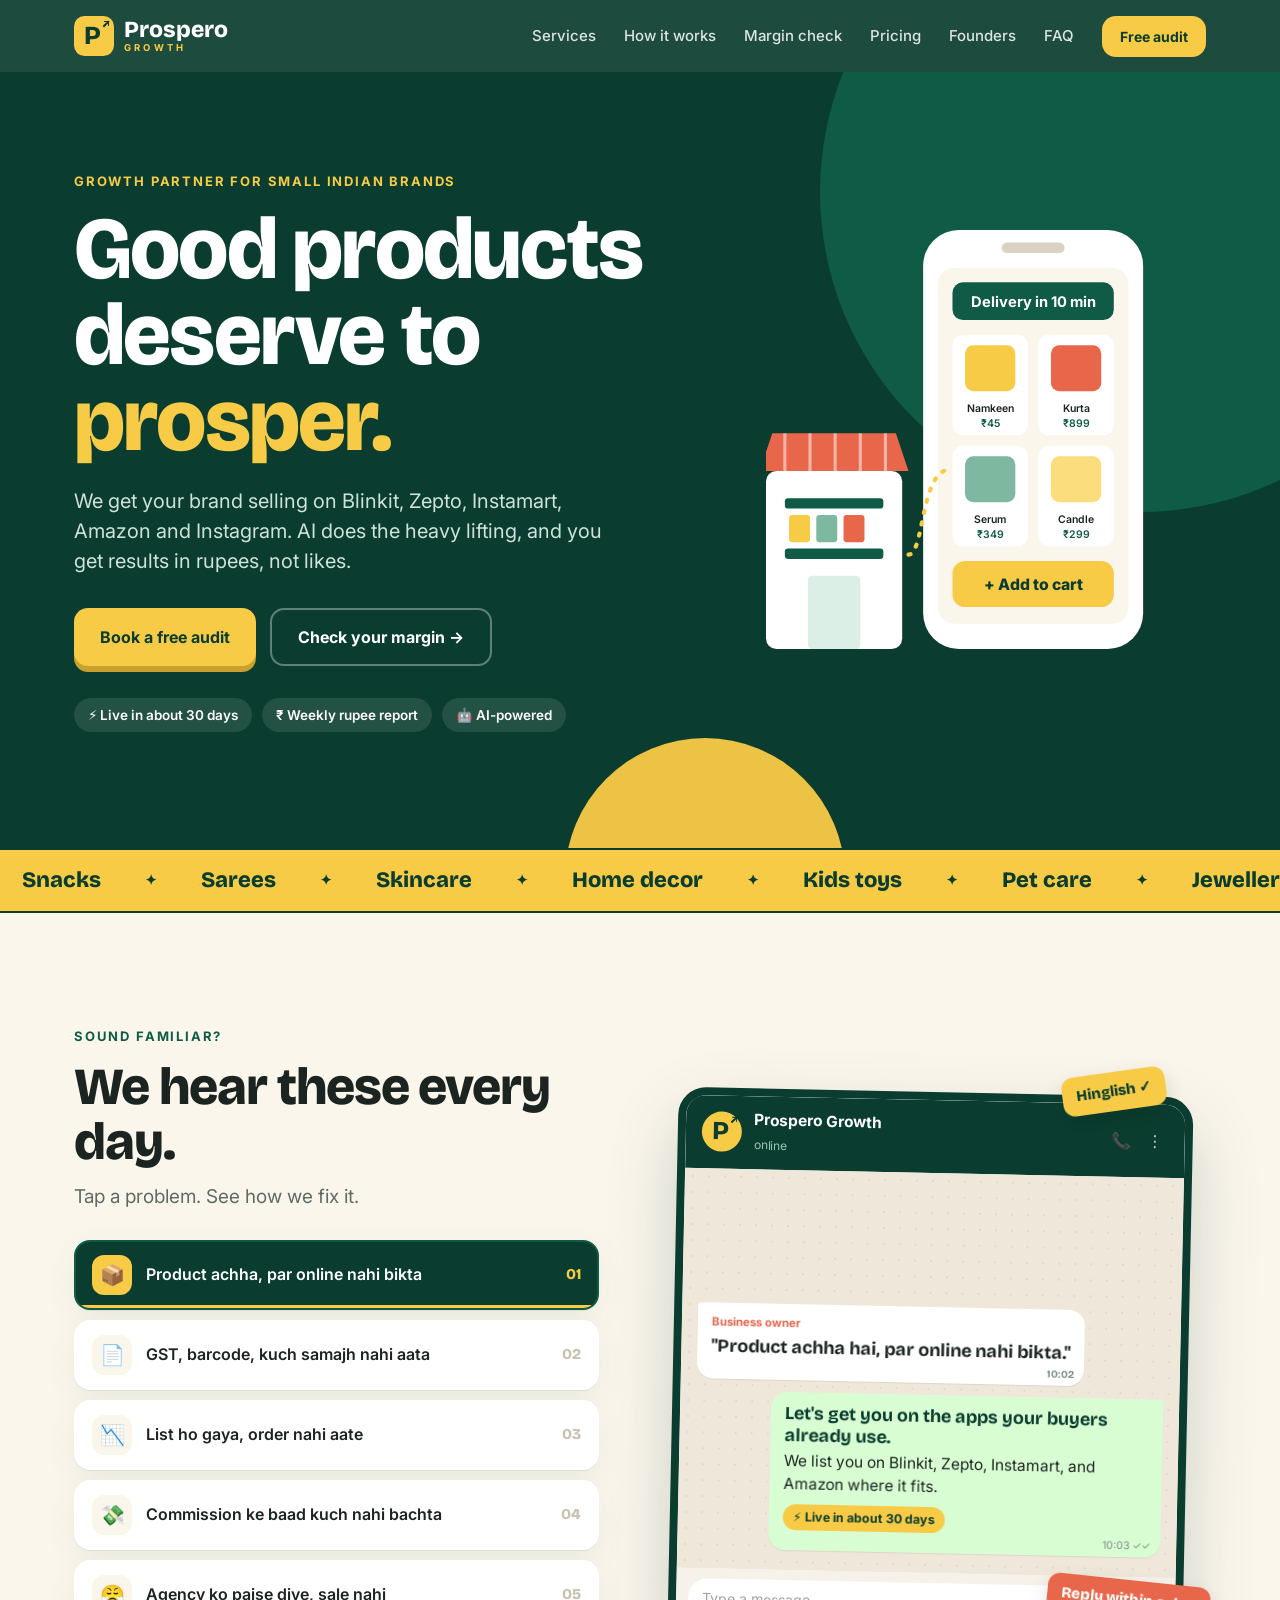
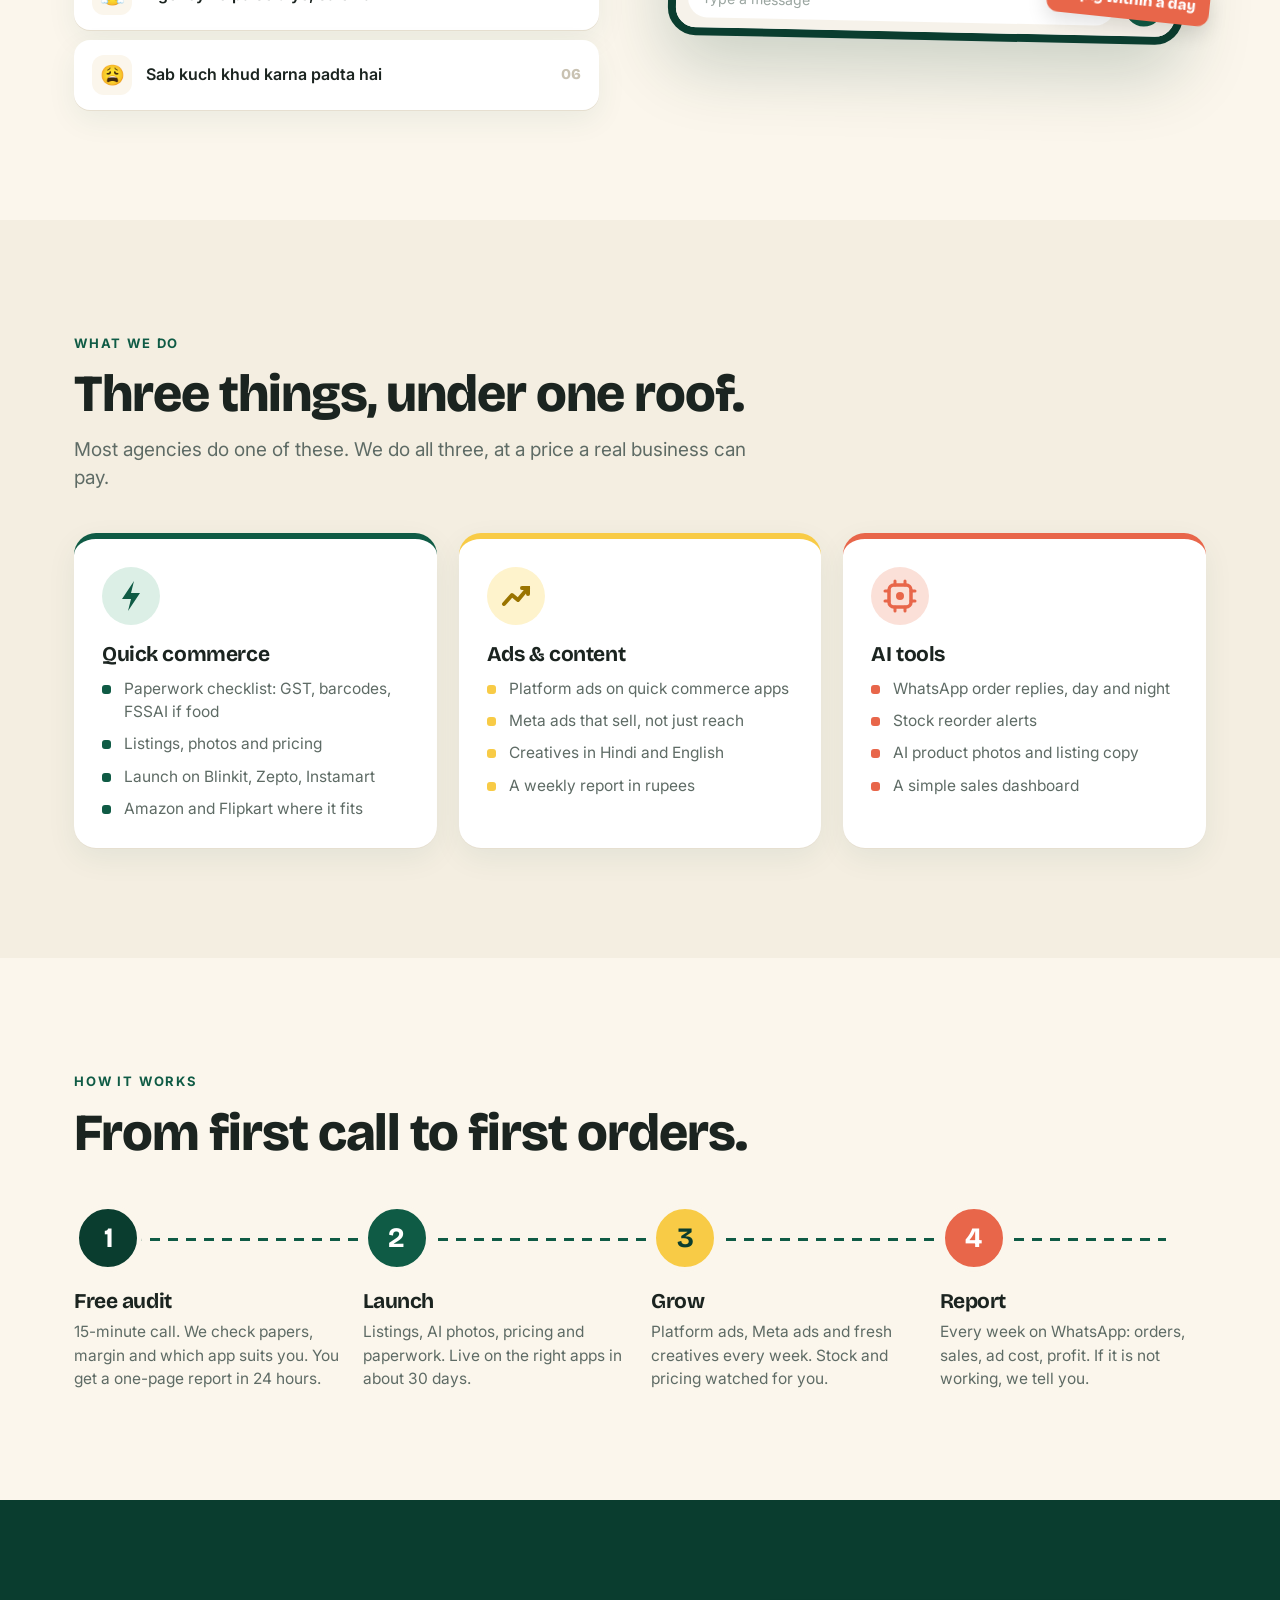
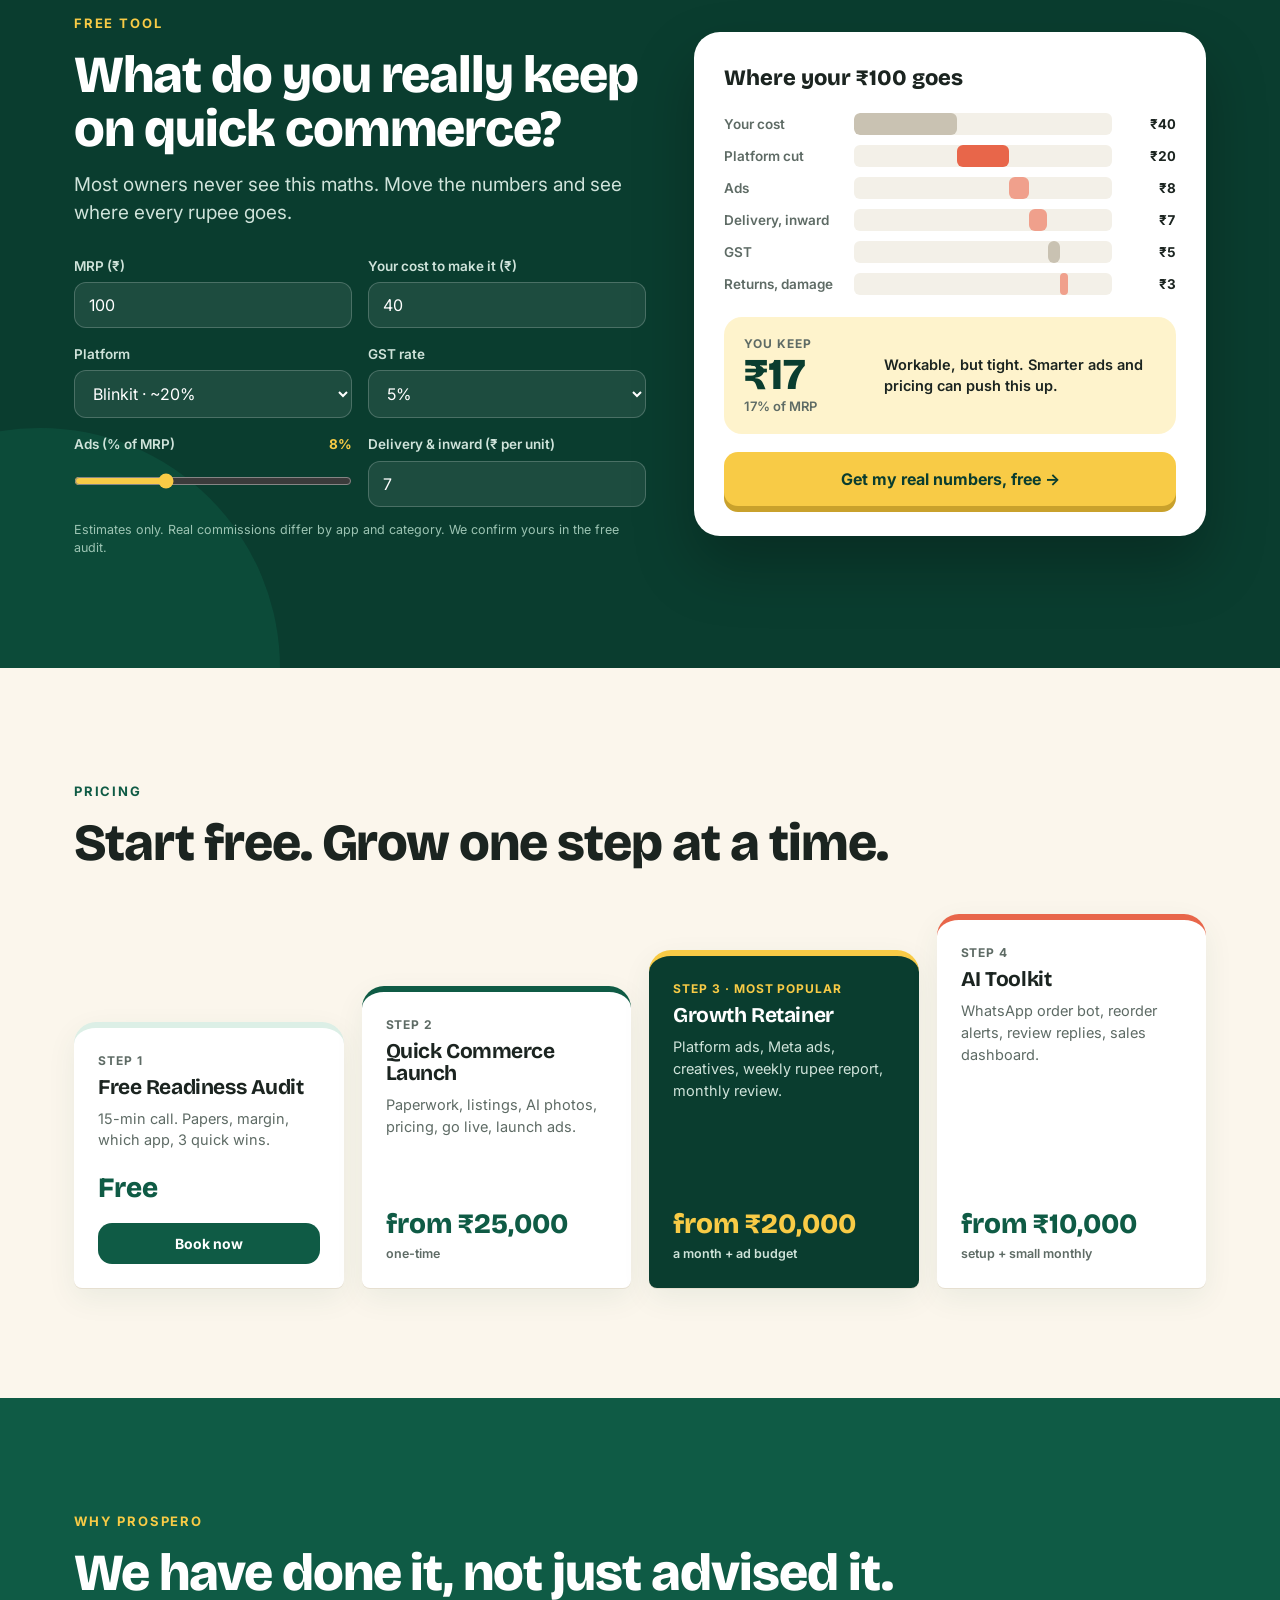
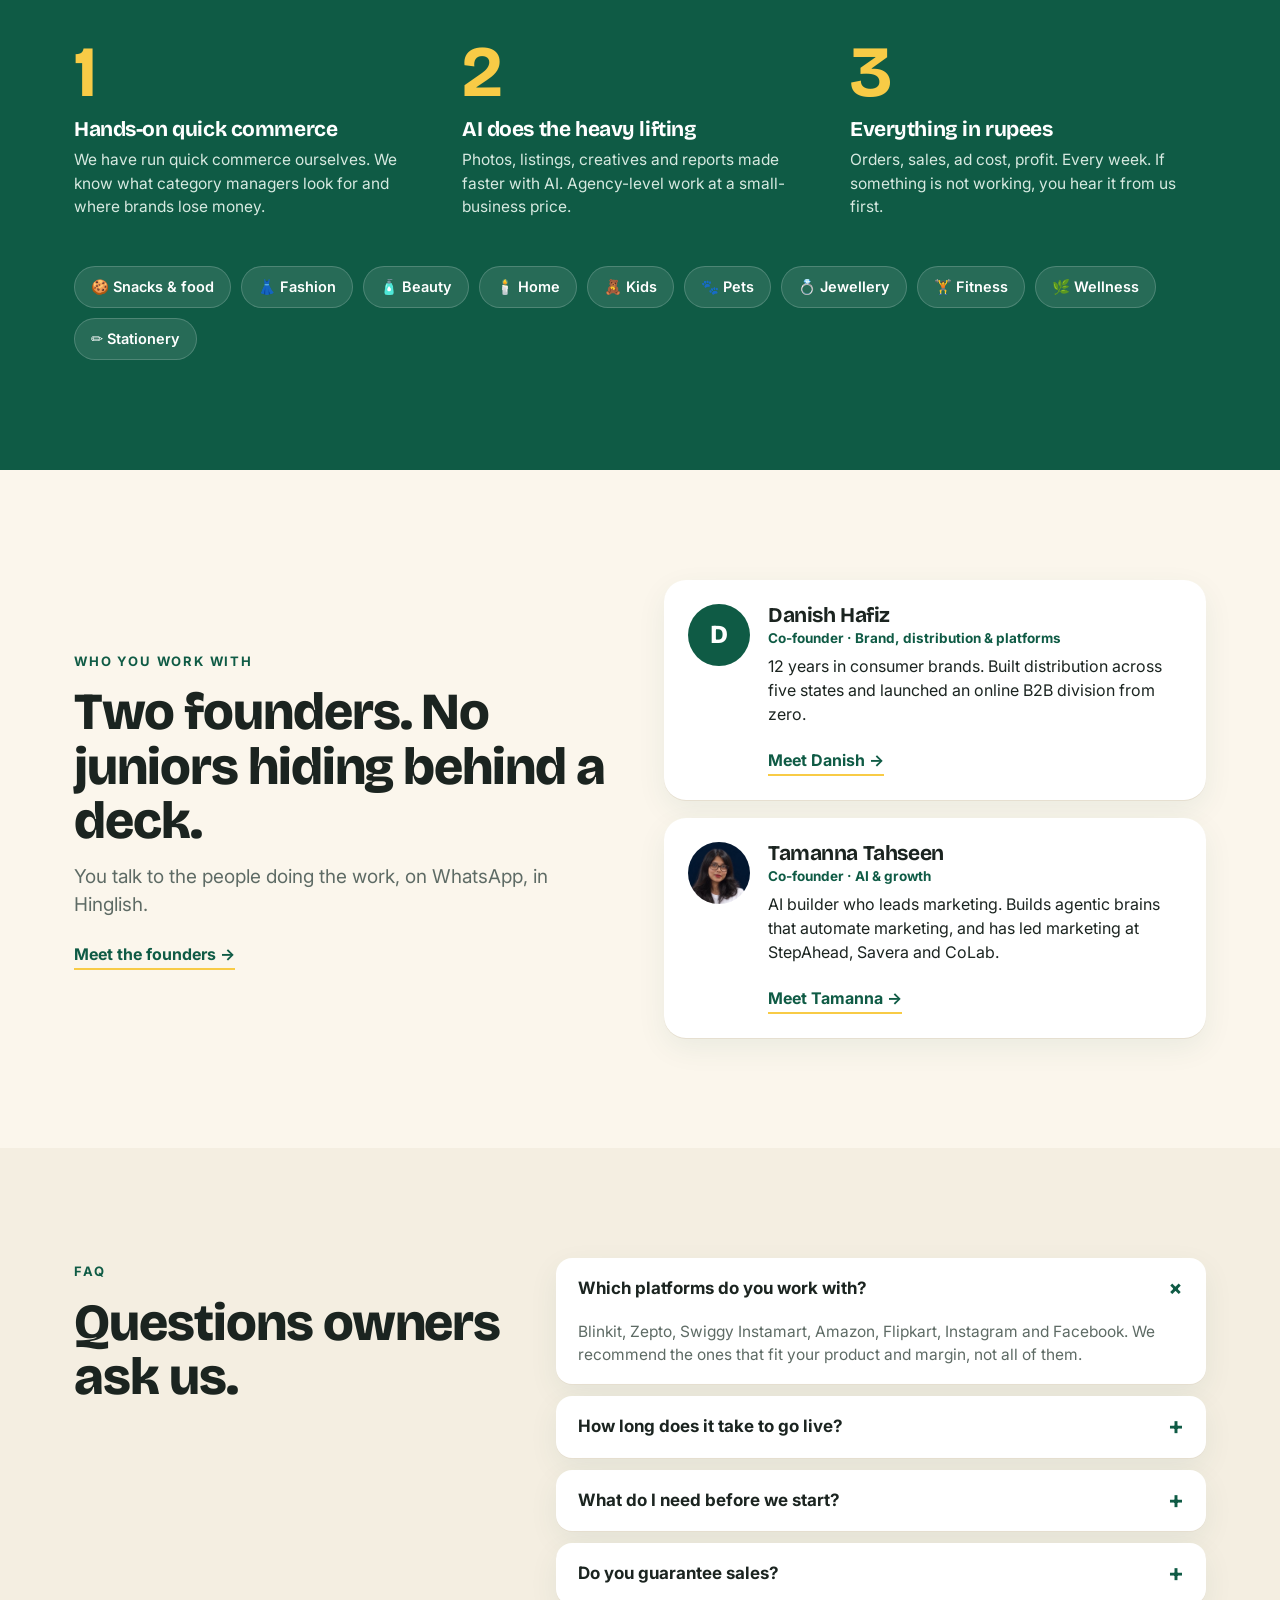
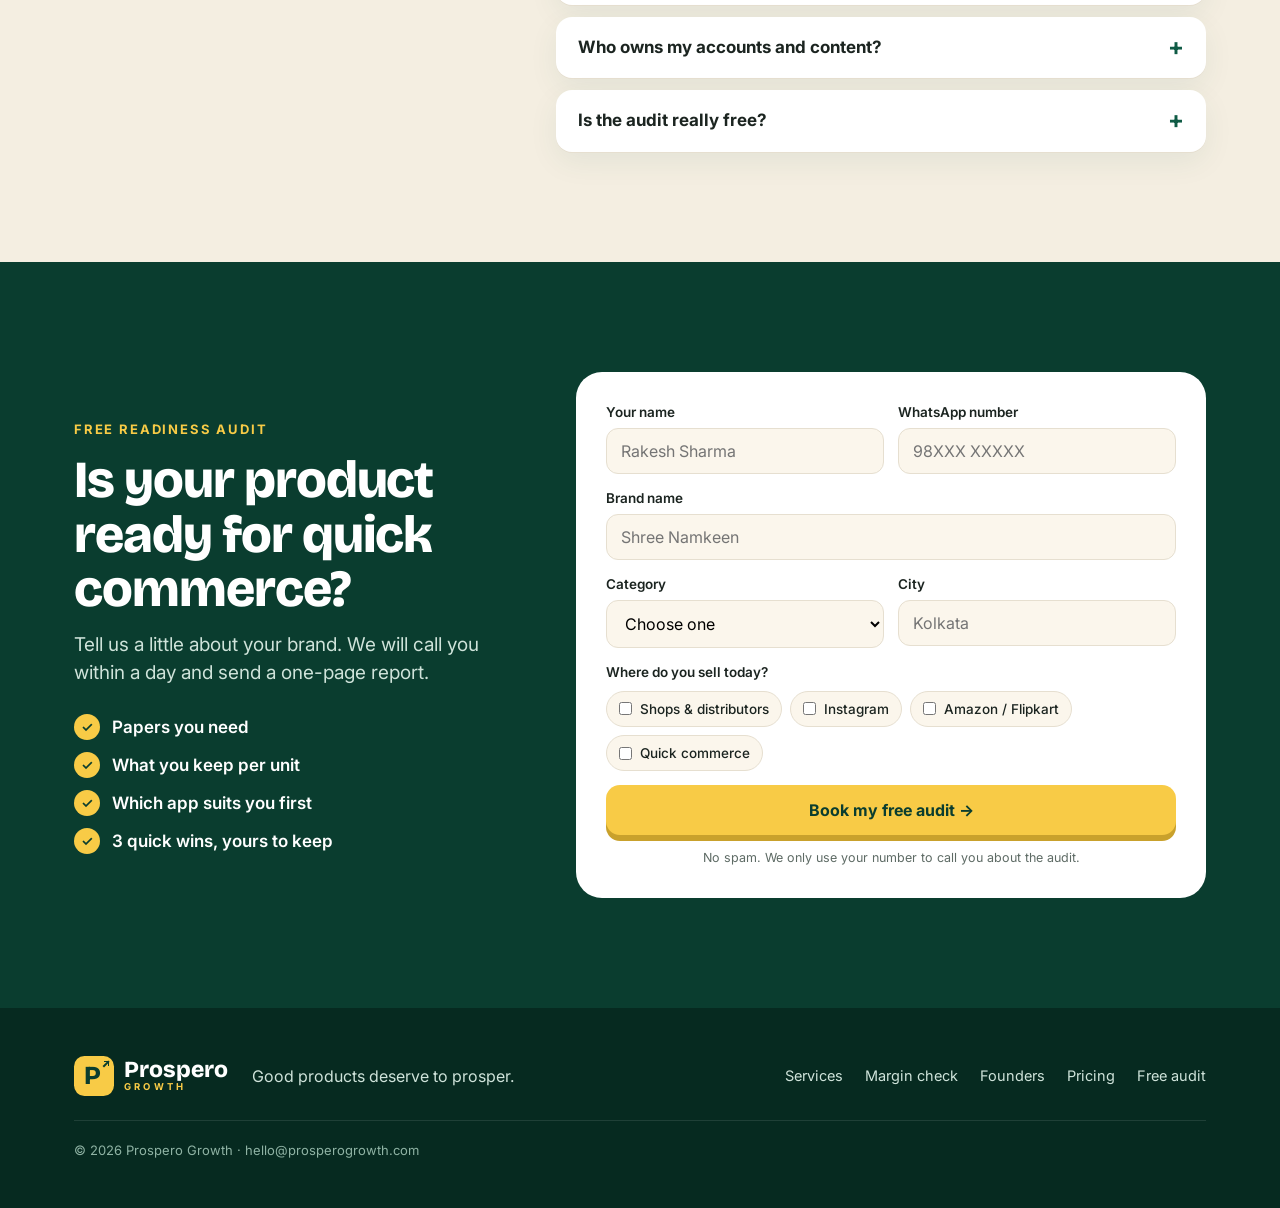
==== index.html @ 45c86ad8 "Position Tamanna as an AI and growth leader Remove the Hinglish badge, add agentic-brain and automat" ====
<!doctype html>
<html lang="en">
<head>
<meta charset="utf-8">
<meta name="viewport" content="width=device-width, initial-scale=1">
<title>Prospero Growth · Good products deserve to prosper</title>
<meta name="description" content="Prospero Growth gets small Indian brands selling on Blinkit, Zepto, Instamart, Amazon and Instagram. AI-powered growth, reported in rupees.">
<link rel="preconnect" href="https://fonts.googleapis.com">
<link rel="preconnect" href="https://fonts.gstatic.com" crossorigin>
<link href="https://fonts.googleapis.com/css2?family=Bricolage+Grotesque:opsz,wght@12..96,500;12..96,700;12..96,800&family=Inter:wght@400;500;600;700&family=Mukta:wght@700;800&display=swap" rel="stylesheet">
<link rel="icon" href="data:image/svg+xml,%3Csvg xmlns='http://www.w3.org/2000/svg' viewBox='0 0 64 64'%3E%3Crect width='64' height='64' rx='16' fill='%230A3D2F'/%3E%3Ctext x='28' y='47' font-family='Arial Black,Arial' font-weight='900' font-size='40' text-anchor='middle' fill='%23F8CB46'%3EP%3C/text%3E%3Cpath d='M44 12h9v9M53 12l-10 10' stroke='%23fff' stroke-width='4' fill='none' stroke-linecap='round'/%3E%3C/svg%3E">
<link rel="stylesheet" href="styles.css">
</head>
<body>

<!-- NAV -->
<header class="nav" id="top">
  <div class="wrap navin">
    <a href="#top" class="brand" aria-label="Prospero Growth home">
      <span class="mark">P<i></i></span>
      <span class="wm">Prospero<small>GROWTH</small></span>
    </a>
    <nav class="links" id="links">
      <a href="#services">Services</a>
      <a href="#how">How it works</a>
      <a href="#calculator">Margin check</a>
      <a href="#pricing">Pricing</a>
      <a href="founders.html">Founders</a>
      <a href="#faq">FAQ</a>
      <a href="#audit" class="btn btn-y sm">Free audit</a>
      <p class="menunote">Free 15-min audit · reply within a day</p>
    </nav>
    <button class="burger" id="burger" aria-label="Open menu"><span></span><span></span><span></span></button>
  </div>
</header>

<!-- HERO -->
<section class="hero">
  <div class="blob b1"></div><div class="blob b2"></div>
  <div class="wrap heroin">
    <div class="herotext reveal">
      <span class="eyebrow light">Growth partner for small Indian brands</span>
      <h1>Good products deserve to <span class="y">prosper.</span></h1>
      <p class="sub">We get your brand selling on Blinkit, Zepto, Instamart, Amazon and Instagram. AI does the heavy lifting, and you get results in rupees, not likes.</p>
      <div class="ctas">
        <a href="#audit" class="btn btn-y">Book a free audit</a>
        <a href="#calculator" class="btn btn-ghost">Check your margin →</a>
      </div>
      <div class="chips">
        <span>⚡ Live in about 30 days</span><span>₹ Weekly rupee report</span><span>🤖 AI-powered</span>
      </div>
    </div>
    <div class="heroart reveal" aria-hidden="true">
      <svg viewBox="0 0 420 460" width="100%">
        <rect x="150" y="20" width="210" height="400" rx="34" fill="#fff"/>
        <rect x="164" y="56" width="182" height="340" rx="16" fill="#FBF6EC"/>
        <rect x="225" y="32" width="60" height="10" rx="5" fill="#d9d2c3"/>
        <rect x="178" y="70" width="154" height="36" rx="10" fill="#0F5B45"/>
        <text x="255" y="94" fill="#fff" font-family="Inter" font-weight="700" font-size="14" text-anchor="middle">Delivery in 10 min</text>
        <g font-family="Inter" font-size="10" font-weight="600">
          <rect x="178" y="120" width="72" height="96" rx="10" fill="#fff"/><rect x="190" y="130" width="48" height="44" rx="8" fill="#F8CB46"/><text x="214" y="194" text-anchor="middle" fill="#1B2420">Namkeen</text><text x="214" y="208" text-anchor="middle" fill="#0F5B45">₹45</text>
          <rect x="260" y="120" width="72" height="96" rx="10" fill="#fff"/><rect x="272" y="130" width="48" height="44" rx="8" fill="#E8664A"/><text x="296" y="194" text-anchor="middle" fill="#1B2420">Kurta</text><text x="296" y="208" text-anchor="middle" fill="#0F5B45">₹899</text>
          <rect x="178" y="226" width="72" height="96" rx="10" fill="#fff"/><rect x="190" y="236" width="48" height="44" rx="8" fill="#7FB8A0"/><text x="214" y="300" text-anchor="middle" fill="#1B2420">Serum</text><text x="214" y="314" text-anchor="middle" fill="#0F5B45">₹349</text>
          <rect x="260" y="226" width="72" height="96" rx="10" fill="#fff"/><rect x="272" y="236" width="48" height="44" rx="8" fill="#FBDD7E"/><text x="296" y="300" text-anchor="middle" fill="#1B2420">Candle</text><text x="296" y="314" text-anchor="middle" fill="#0F5B45">₹299</text>
        </g>
        <rect x="178" y="336" width="154" height="44" rx="12" fill="#F8CB46"/>
        <text x="255" y="364" fill="#0A3D2F" font-family="Inter" font-weight="800" font-size="15" text-anchor="middle">+ Add to cart</text>
        <rect x="0" y="250" width="130" height="170" rx="10" fill="#fff"/>
        <path d="M-6 250 L136 250 L124 214 L6 214 Z" fill="#E8664A"/>
        <path d="M18 214v36M42 214v36M66 214v36M90 214v36M114 214v36" stroke="#fff" stroke-width="3" opacity=".5"/>
        <rect x="18" y="276" width="94" height="10" rx="3" fill="#0F5B45"/>
        <rect x="22" y="292" width="20" height="26" rx="3" fill="#F8CB46"/><rect x="48" y="292" width="20" height="26" rx="3" fill="#7FB8A0"/><rect x="74" y="292" width="20" height="26" rx="3" fill="#E8664A"/>
        <rect x="18" y="324" width="94" height="10" rx="3" fill="#0F5B45"/>
        <rect x="40" y="350" width="50" height="70" rx="4" fill="#DCEFE6"/>
        <path class="dash" d="M136 330 C 150 330, 148 260, 170 250" stroke="#F8CB46" stroke-width="4" fill="none" stroke-dasharray="2 9" stroke-linecap="round"/>
      </svg>
    </div>
  </div>
</section>

<!-- CATEGORY MARQUEE -->
<div class="marquee" aria-label="Categories we work with">
  <div class="track">
    <span>Snacks</span><span>Sarees</span><span>Skincare</span><span>Home decor</span><span>Kids toys</span><span>Pet care</span><span>Jewellery</span><span>Fitness</span><span>Stationery</span><span>Spices</span><span>Candles</span><span>Wellness</span>
    <span>Snacks</span><span>Sarees</span><span>Skincare</span><span>Home decor</span><span>Kids toys</span><span>Pet care</span><span>Jewellery</span><span>Fitness</span><span>Stationery</span><span>Spices</span><span>Candles</span><span>Wellness</span>
  </div>
</div>

<!-- PROBLEMS -->
<section class="sec probsec" id="problems">
  <div class="wrap prob">
    <div class="probleft">
      <span class="eyebrow">Sound familiar?</span>
      <h2>We hear these every day.</h2>
      <p class="lead">Tap a problem. See how we fix it.</p>
      <div class="plist" id="plist" role="tablist" aria-label="Common problems"></div>
    </div>
    <div class="chatwrap">
      <div class="sticker s1">Hinglish ✓</div>
      <div class="sticker s2">Reply within a day</div>
      <div class="chat" aria-live="polite">
        <div class="chathead">
          <span class="mark">P<i></i></span>
          <div><b>Prospero Growth</b><small id="cstatus">online</small></div>
          <span class="chatico">📞 ⋮</span>
        </div>
        <div class="chatbody" id="chatbody">
          <div class="msg in"><span class="who">Business owner</span>"Product achha hai, par online nahi bikta."<time>10:02</time></div>
          <div class="msg out"><b>Let's get you on the apps your buyers already use.</b>We list you on Blinkit, Zepto, Instamart, and Amazon where it fits.<span class="tagp">⚡ Live in about 30 days</span><time>10:03 ✓✓</time></div>
        </div>
        <div class="chatfoot"><span>Type a message</span><b>➤</b></div>
      </div>
    </div>
  </div>
</section>

<!-- SERVICES -->
<section class="sec cream2" id="services">
  <div class="wrap">
    <span class="eyebrow">What we do</span>
    <h2>Three things, under one roof.</h2>
    <p class="lead">Most agencies do one of these. We do all three, at a price a real business can pay.</p>
    <p class="swipehint">Swipe →</p>
    <div class="cards3 swipe">
      <article class="card svc reveal" style="--t:var(--g)">
        <div class="ic" style="background:var(--gl)"><svg viewBox="0 0 54 54"><path d="M30 12 L18 30 H27 L24 42 L36 24 H27 Z" fill="var(--g)"/></svg></div>
        <h3>Quick commerce</h3>
        <ul><li>Paperwork checklist: GST, barcodes, FSSAI if food</li><li>Listings, photos and pricing</li><li>Launch on Blinkit, Zepto, Instamart</li><li>Amazon and Flipkart where it fits</li></ul>
      </article>
      <article class="card svc reveal" style="--t:var(--y)">
        <div class="ic" style="background:var(--yl)"><svg viewBox="0 0 54 54"><path d="M15 35 L23 26 L29 31 L39 19" stroke="#9a7400" stroke-width="4" fill="none" stroke-linecap="round" stroke-linejoin="round"/><path d="M33 19 H39 V25" stroke="#9a7400" stroke-width="4" fill="none" stroke-linecap="round"/></svg></div>
        <h3>Ads &amp; content</h3>
        <ul><li>Platform ads on quick commerce apps</li><li>Meta ads that sell, not just reach</li><li>Creatives in Hindi and English</li><li>A weekly report in rupees</li></ul>
      </article>
      <article class="card svc reveal" style="--t:var(--c)">
        <div class="ic" style="background:var(--cl)"><svg viewBox="0 0 54 54"><rect x="16" y="16" width="22" height="22" rx="5" fill="none" stroke="var(--c)" stroke-width="3.5"/><circle cx="27" cy="27" r="4" fill="var(--c)"/><path d="M22 12v4M32 12v4M22 38v4M32 38v4M12 22h4M12 32h4M38 22h4M38 32h4" stroke="var(--c)" stroke-width="3" stroke-linecap="round"/></svg></div>
        <h3>AI tools</h3>
        <ul><li>WhatsApp order replies, day and night</li><li>Stock reorder alerts</li><li>AI product photos and listing copy</li><li>A simple sales dashboard</li></ul>
      </article>
    </div>
  </div>
</section>

<!-- HOW -->
<section class="sec" id="how">
  <div class="wrap">
    <span class="eyebrow">How it works</span>
    <h2>From first call to first orders.</h2>
    <ol class="steps">
      <li class="reveal"><b>1</b><h3>Free audit</h3><p>15-minute call. We check papers, margin and which app suits you. You get a one-page report in 24 hours.</p></li>
      <li class="reveal"><b>2</b><h3>Launch</h3><p>Listings, AI photos, pricing and paperwork. Live on the right apps in about 30 days.</p></li>
      <li class="reveal"><b>3</b><h3>Grow</h3><p>Platform ads, Meta ads and fresh creatives every week. Stock and pricing watched for you.</p></li>
      <li class="reveal"><b>4</b><h3>Report</h3><p>Every week on WhatsApp: orders, sales, ad cost, profit. If it is not working, we tell you.</p></li>
    </ol>
  </div>
</section>

<!-- CALCULATOR -->
<section class="sec dark" id="calculator">
  <div class="blob b3"></div>
  <div class="wrap calc">
    <div class="calctext">
      <span class="eyebrow light">Free tool</span>
      <h2>What do you really keep on quick commerce?</h2>
      <p class="lead light">Most owners never see this maths. Move the numbers and see where every rupee goes.</p>
      <div class="form">
        <label>MRP (₹)<input type="number" id="mrp" value="100" min="1"></label>
        <label>Your cost to make it (₹)<input type="number" id="cost" value="40" min="0"></label>
        <label>Platform
          <select id="plat"><option value="20">Blinkit · ~20%</option><option value="19">Zepto · ~19%</option><option value="18">Instamart · ~18%</option><option value="15">Amazon · ~15%</option></select>
        </label>
        <label>GST rate
          <select id="gst"><option value="5">5%</option><option value="12">12%</option><option value="18">18%</option></select>
        </label>
        <label>Ads (% of MRP)<input type="range" id="ads" min="0" max="25" value="8"><output id="adsv">8%</output></label>
        <label>Delivery &amp; inward (₹ per unit)<input type="number" id="del" value="7" min="0"></label>
      </div>
      <p class="fine">Estimates only. Real commissions differ by app and category. We confirm yours in the free audit.</p>
    </div>
    <div class="calccard">
      <div class="cchead"><span>Where your ₹<em id="mrpv">100</em> goes</span></div>
      <div class="bars" id="bars"></div>
      <div class="keep"><div><small>You keep</small><strong id="keep">₹17</strong><span id="keeppct">17% of MRP</span></div><p id="verdict"></p></div>
      <a href="#audit" class="btn btn-y full">Get my real numbers, free →</a>
    </div>
  </div>
</section>

<!-- PRICING -->
<section class="sec" id="pricing">
  <div class="wrap">
    <span class="eyebrow">Pricing</span>
    <h2>Start free. Grow one step at a time.</h2>
    <p class="swipehint">Swipe →</p>
    <div class="ladder swipe">
      <div class="tier reveal" style="--h:1"><small>Step 1</small><h3>Free Readiness Audit</h3><p>15-min call. Papers, margin, which app, 3 quick wins.</p><div class="price">Free</div><a href="#audit" class="btn btn-g sm">Book now</a></div>
      <div class="tier reveal" style="--h:2"><small>Step 2</small><h3>Quick Commerce Launch</h3><p>Paperwork, listings, AI photos, pricing, go live, launch ads.</p><div class="price">from ₹25,000<span>one-time</span></div></div>
      <div class="tier hot reveal" style="--h:3"><small>Step 3 · most popular</small><h3>Growth Retainer</h3><p>Platform ads, Meta ads, creatives, weekly rupee report, monthly review.</p><div class="price">from ₹20,000<span>a month + ad budget</span></div></div>
      <div class="tier reveal" style="--h:4"><small>Step 4</small><h3>AI Toolkit</h3><p>WhatsApp order bot, reorder alerts, review replies, sales dashboard.</p><div class="price">from ₹10,000<span>setup + small monthly</span></div></div>
    </div>
  </div>
</section>

<!-- WHY + WHO -->
<section class="sec dark2" id="why">
  <div class="wrap">
    <span class="eyebrow light">Why Prospero</span>
    <h2 class="light">We have done it, not just advised it.</h2>
    <div class="why">
      <div class="reveal"><b>1</b><h3>Hands-on quick commerce</h3><p>We have run quick commerce ourselves. We know what category managers look for and where brands lose money.</p></div>
      <div class="reveal"><b>2</b><h3>AI does the heavy lifting</h3><p>Photos, listings, creatives and reports made faster with AI. Agency-level work at a small-business price.</p></div>
      <div class="reveal"><b>3</b><h3>Everything in rupees</h3><p>Orders, sales, ad cost, profit. Every week. If something is not working, you hear it from us first.</p></div>
    </div>
    <div class="cats swipe">
      <span>🍪 Snacks &amp; food</span><span>👗 Fashion</span><span>🧴 Beauty</span><span>🕯️ Home</span><span>🧸 Kids</span><span>🐾 Pets</span><span>💍 Jewellery</span><span>🏋️ Fitness</span><span>🌿 Wellness</span><span>✏️ Stationery</span>
    </div>
  </div>
</section>

<!-- TEAM -->
<section class="sec" id="team">
  <div class="wrap team">
    <div>
      <span class="eyebrow">Who you work with</span>
      <h2>Two founders. No juniors hiding behind a deck.</h2>
      <p class="lead">You talk to the people doing the work, on WhatsApp, in Hinglish.</p>
      <a href="founders.html" class="fteaser">Meet the founders →</a>
    </div>
    <div class="people">
      <a href="danish.html" class="person card reveal"><span class="avatar" style="background:var(--g)">D</span><div><h3>Danish Hafiz</h3><p class="role">Co-founder · Brand, distribution &amp; platforms</p><p>12 years in consumer brands. Built distribution across five states and launched an online B2B division from zero.</p><span class="fteaser">Meet Danish →</span></div></a>
      <a href="tamanna.html" class="person card reveal"><span class="avatar" style="background:var(--c);overflow:hidden"><img src="img/tamanna.jpg" alt="" style="width:100%;height:100%;object-fit:cover"></span><div><h3>Tamanna Tahseen</h3><p class="role">Co-founder · AI &amp; growth</p><p>AI builder who leads marketing. Builds agentic brains that automate marketing, and has led marketing at StepAhead, Savera and CoLab.</p><span class="fteaser">Meet Tamanna →</span></div></a>
    </div>
  </div>
</section>

<!-- FAQ -->
<section class="sec cream2" id="faq">
  <div class="wrap faqwrap">
    <div><span class="eyebrow">FAQ</span><h2>Questions owners ask us.</h2></div>
    <div class="faq">
      <details open><summary>Which platforms do you work with?</summary><p>Blinkit, Zepto, Swiggy Instamart, Amazon, Flipkart, Instagram and Facebook. We recommend the ones that fit your product and margin, not all of them.</p></details>
      <details><summary>How long does it take to go live?</summary><p>Usually about 30 days if your papers are ready. Approval timelines depend on the platform and your category.</p></details>
      <details><summary>What do I need before we start?</summary><p>GST, PAN and a bank account. Barcodes for most platforms, and FSSAI if you sell food. Missing something? We help you sort it out.</p></details>
      <details><summary>Do you guarantee sales?</summary><p>No honest agency can. We promise clear work, fast action and a weekly report in rupees, so you always know what is working.</p></details>
      <details><summary>Who owns my accounts and content?</summary><p>You do. Seller accounts, ad accounts and creatives are in your name. If we part ways, everything stays with you.</p></details>
      <details><summary>Is the audit really free?</summary><p>Yes. 15 minutes, a one-page report and 3 quick wins you can use even if you never hire us.</p></details>
    </div>
  </div>
</section>

<!-- AUDIT FORM -->
<section class="sec audit" id="audit">
  <div class="wrap auditin">
    <div class="audittext">
      <span class="eyebrow light">Free readiness audit</span>
      <h2>Is your product ready for quick commerce?</h2>
      <p class="lead light">Tell us a little about your brand. We will call you within a day and send a one-page report.</p>
      <ul class="ticks"><li>Papers you need</li><li>What you keep per unit</li><li>Which app suits you first</li><li>3 quick wins, yours to keep</li></ul>
    </div>
    <form class="auditform" id="auditform">
      <div class="two">
        <label>Your name<input required name="name" placeholder="Rakesh Sharma"></label>
        <label>WhatsApp number<input required name="phone" type="tel" placeholder="98XXX XXXXX"></label>
      </div>
      <label>Brand name<input required name="brand" placeholder="Shree Namkeen"></label>
      <div class="two">
        <label>Category
          <select name="category" required><option value="">Choose one</option><option>Snacks &amp; food</option><option>Fashion</option><option>Beauty &amp; personal care</option><option>Home &amp; decor</option><option>Kids &amp; toys</option><option>Pet care</option><option>Jewellery</option><option>Fitness &amp; wellness</option><option>Other</option></select>
        </label>
        <label>City<input name="city" placeholder="Kolkata"></label>
      </div>
      <fieldset><legend>Where do you sell today?</legend>
        <label class="ck"><input type="checkbox" name="where" value="Shops">Shops &amp; distributors</label>
        <label class="ck"><input type="checkbox" name="where" value="Instagram">Instagram</label>
        <label class="ck"><input type="checkbox" name="where" value="Amazon/Flipkart">Amazon / Flipkart</label>
        <label class="ck"><input type="checkbox" name="where" value="Quick commerce">Quick commerce</label>
      </fieldset>
      <button class="btn btn-y full" type="submit">Book my free audit →</button>
      <p class="fine onwhite">No spam. We only use your number to call you about the audit.</p>
      <div class="thanks" id="thanks" hidden><strong>Thank you!</strong><p>We will WhatsApp you within a day to fix a time.</p></div>
    </form>
  </div>
</section>

<footer class="foot">
  <div class="wrap footin">
    <a href="#top" class="brand"><span class="mark">P<i></i></span><span class="wm">Prospero<small>GROWTH</small></span></a>
    <p>Good products deserve to prosper.</p>
    <div class="flinks"><a href="#services">Services</a><a href="#calculator">Margin check</a><a href="founders.html">Founders</a><a href="#pricing">Pricing</a><a href="#audit">Free audit</a></div>
    <p class="copy">© 2026 Prospero Growth · hello@prosperogrowth.com</p>
  </div>
</footer>

<div class="mbar" id="mbar" aria-hidden="true">
  <a href="#calculator" class="mb2">₹ Margin check</a>
  <a href="#audit" class="btn btn-y">Book free audit</a>
</div>
<script src="app.js"></script>
</body>
</html>
---- styles.css ----
:root{
  --gd:#0A3D2F;--g:#0F5B45;--g2:#2F7C62;--gl:#DCEFE6;
  --y:#F8CB46;--yl:#FEF3CC;--c:#E8664A;--cl:#FBE0D8;
  --cr:#FBF6EC;--cr2:#F4EEE1;--ink:#1B2420;--mu:#5E6B65;--line:#E6DFD0;
  --r:22px;--sh:0 1px 0 var(--line),0 10px 30px rgba(15,91,69,.07);
}
*{box-sizing:border-box;margin:0;padding:0}
html{scroll-behavior:smooth;scroll-padding-top:80px}
body{font-family:Inter,system-ui,sans-serif;color:var(--ink);background:var(--cr);line-height:1.5;-webkit-font-smoothing:antialiased;overflow-x:hidden}
img,svg{display:block}
a{color:inherit;text-decoration:none}
h1,h2,h3{font-family:'Bricolage Grotesque',sans-serif;letter-spacing:-.02em;line-height:1.05}
h2{font-size:clamp(32px,4.4vw,52px);font-weight:800;margin-bottom:14px;max-width:820px}
h3{font-size:21px;font-weight:700}
.wrap{max-width:1180px;margin:0 auto;padding:0 24px}
.sec{padding:clamp(64px,9vw,110px) 0;position:relative;overflow:hidden}
.cream2{background:var(--cr2)}
.eyebrow{display:inline-block;font-size:13px;font-weight:700;letter-spacing:.14em;text-transform:uppercase;color:var(--g);margin-bottom:14px}
.eyebrow.light{color:var(--y)}
.lead{font-size:clamp(17px,1.6vw,19px);color:var(--mu);max-width:680px}
.lead.light{color:#cfe3da}
.light{color:#fff}
.y{color:var(--y)}
.fine{font-size:12.5px;color:#9cc4b3;margin-top:14px}
.fine.onwhite{color:var(--mu);text-align:center;margin-top:0}

/* buttons */
.btn{display:inline-flex;align-items:center;justify-content:center;gap:8px;font-weight:700;font-size:16px;padding:15px 26px;border-radius:14px;border:0;cursor:pointer;transition:transform .15s,box-shadow .15s,background .15s;font-family:inherit}
.btn:hover{transform:translateY(-2px)}
.btn-y{background:var(--y);color:var(--gd);box-shadow:0 6px 0 #c9a12c}
.btn-y:hover{box-shadow:0 8px 0 #c9a12c}
.btn-g{background:var(--g);color:#fff}
.btn-ghost{color:#fff;border:2px solid rgba(255,255,255,.35)}
.btn-ghost:hover{border-color:#fff}
.btn.sm{padding:10px 18px;font-size:14px;box-shadow:none}
.btn.full{width:100%}

/* logo */
.mark{display:inline-flex;align-items:center;justify-content:center;width:40px;height:40px;font-size:26px;border-radius:26%;background:var(--y);color:var(--gd);font-family:'Bricolage Grotesque';font-weight:800;position:relative;line-height:1;flex:none;padding-right:.08em}
.mark i{position:absolute;right:13%;top:13%;width:.2em;height:.2em;border-top:.065em solid var(--gd);border-right:.065em solid var(--gd)}
.mark i:after{content:"";position:absolute;right:-.06em;top:-.03em;width:.065em;height:.3em;background:var(--gd);transform-origin:top center;transform:rotate(45deg)}
.brand{display:flex;align-items:center;gap:10px}
.wm{font-family:'Bricolage Grotesque';font-weight:800;font-size:23px;line-height:.9;display:flex;flex-direction:column}
.wm small{font-family:Inter;font-size:9.5px;letter-spacing:.34em;font-weight:700;color:var(--y);margin-top:3px}

/* nav */
.nav{position:sticky;top:0;z-index:50;background:rgba(10,61,47,.92);backdrop-filter:blur(10px);color:#fff;transition:box-shadow .2s}
.nav.scrolled{box-shadow:0 6px 24px rgba(0,0,0,.18)}
.navin{display:flex;align-items:center;justify-content:space-between;height:72px}
.links{display:flex;align-items:center;gap:28px;font-size:15px;font-weight:500}
.links a:not(.btn){opacity:.85}.links a:not(.btn):hover{opacity:1;color:var(--y)}
.burger{display:none;background:none;border:0;cursor:pointer;padding:8px}
.burger span{display:block;width:24px;height:2.5px;background:#fff;margin:5px 0;border-radius:2px;transition:.2s}

/* hero */
.hero{background:var(--gd);color:#fff;position:relative;overflow:hidden;padding:clamp(56px,8vw,96px) 0 clamp(72px,9vw,120px)}
.blob{position:absolute;border-radius:50%}
.b1{width:640px;height:640px;background:var(--g);right:-180px;top:-200px}
.b2{width:280px;height:280px;background:var(--y);right:34%;bottom:-170px;opacity:.95}
.b3{width:480px;height:480px;background:var(--g);left:-200px;bottom:-240px;opacity:.5}
.heroin{position:relative;display:grid;grid-template-columns:1.15fr .85fr;gap:40px;align-items:center}
.hero h1{font-size:clamp(46px,7vw,88px);font-weight:800;line-height:.98;margin-bottom:22px}
.sub{font-size:clamp(17px,1.7vw,20px);color:#cfe3da;max-width:560px;margin-bottom:32px}
.ctas{display:flex;gap:14px;flex-wrap:wrap}
.chips{display:flex;gap:10px;flex-wrap:wrap;margin-top:32px}
.chips span{background:rgba(255,255,255,.1);border-radius:20px;padding:7px 14px;font-size:13.5px;font-weight:600}
.heroart{max-width:440px;justify-self:end;width:100%}
.dash{animation:dash 1.6s linear infinite}
@keyframes dash{to{stroke-dashoffset:-22}}

/* marquee */
.marquee{background:var(--y);overflow:hidden;padding:14px 0;border-block:2px solid var(--gd)}
.track{display:flex;gap:0;width:max-content;animation:scroll 38s linear infinite}
.track span{font-family:'Bricolage Grotesque';font-weight:800;font-size:22px;color:var(--gd);padding:0 22px;white-space:nowrap}
.track span:after{content:"✦";margin-left:44px;font-size:14px;vertical-align:middle}
@keyframes scroll{to{transform:translateX(-50%)}}

/* problems */
.bubbles{display:grid;grid-template-columns:repeat(3,1fr);gap:26px;margin-top:36px}
.bub p{background:#fff;border-radius:22px 22px 22px 6px;padding:20px 22px;font-family:'Bricolage Grotesque';font-weight:700;font-size:21px;line-height:1.25;box-shadow:var(--sh)}
.bub.by p{background:var(--yl)}.bub.bc p{background:var(--cl)}.bub.bg p{background:var(--gl)}
.bub span{display:block;margin-top:12px;font-size:14.5px;font-weight:600;color:var(--g);padding-left:4px}

/* services */
.cards3{display:grid;grid-template-columns:repeat(3,1fr);gap:22px;margin-top:40px}
.card{background:#fff;border-radius:var(--r);box-shadow:var(--sh)}
.svc{padding:28px;border-top:6px solid var(--t)}
.svc .ic{width:58px;height:58px;border-radius:50%;display:flex;align-items:center;justify-content:center;margin-bottom:18px}
.svc .ic svg{width:54px;height:54px}
.svc h3{margin-bottom:12px}
.svc ul{list-style:none;display:grid;gap:9px;color:var(--mu);font-size:15.5px}
.svc li{padding-left:22px;position:relative}
.svc li:before{content:"";position:absolute;left:0;top:8px;width:9px;height:9px;border-radius:3px;background:var(--t)}

/* steps */
.steps{list-style:none;display:grid;grid-template-columns:repeat(4,1fr);gap:22px;margin-top:44px;counter-reset:s;position:relative}
.steps:before{content:"";position:absolute;left:40px;right:40px;top:34px;height:3px;background:repeating-linear-gradient(90deg,var(--g) 0 10px,transparent 10px 18px);z-index:0}
.steps li{position:relative;z-index:1}
.steps b{display:flex;width:68px;height:68px;border-radius:50%;align-items:center;justify-content:center;font-family:'Bricolage Grotesque';font-size:28px;color:#fff;background:var(--gd);margin-bottom:18px;border:5px solid var(--cr)}
.steps li:nth-child(2) b{background:var(--g)}.steps li:nth-child(3) b{background:var(--y);color:var(--gd)}.steps li:nth-child(4) b{background:var(--c)}
.steps h3{margin-bottom:8px}
.steps p{color:var(--mu);font-size:15.5px}

/* calculator */
.dark{background:var(--gd);color:#fff}
.dark h2{color:#fff}
.calc{display:grid;grid-template-columns:1fr 1fr;gap:48px;align-items:center;position:relative}
.form{display:grid;grid-template-columns:1fr 1fr;gap:16px;margin-top:28px}
.form label{display:flex;flex-direction:column;gap:6px;font-size:13.5px;font-weight:600;color:#cfe3da;position:relative}
.form input[type=number],.form select{background:rgba(255,255,255,.08);border:1.5px solid rgba(255,255,255,.2);color:#fff;border-radius:12px;padding:12px 14px;font-size:16px;font-family:inherit}
.form select option{color:var(--ink)}
.form input:focus,.form select:focus{outline:none;border-color:var(--y)}
.form input[type=range]{accent-color:var(--y);margin-top:12px}
.form output{position:absolute;right:0;top:0;color:var(--y);font-weight:700}
.calccard{background:#fff;color:var(--ink);border-radius:26px;padding:30px;box-shadow:0 30px 60px rgba(0,0,0,.25)}
.cchead{font-family:'Bricolage Grotesque';font-weight:800;font-size:22px;margin-bottom:18px}
.cchead em{font-style:normal}
.bars{display:grid;gap:10px}
.bar{display:grid;grid-template-columns:120px 1fr 54px;align-items:center;gap:10px;font-size:13.5px}
.bar span{color:var(--mu);font-weight:600}
.bar .tr{height:22px;background:#F3F0E8;border-radius:6px;position:relative;overflow:hidden}
.bar .fl{position:absolute;top:0;bottom:0;border-radius:6px;transition:left .4s,width .4s}
.bar b{text-align:right;font-variant-numeric:tabular-nums}
.keep{display:flex;gap:20px;align-items:center;background:var(--yl);border-radius:18px;padding:18px 20px;margin:22px 0 18px}
.keep small{display:block;font-weight:700;color:var(--mu);font-size:12px;text-transform:uppercase;letter-spacing:.08em}
.keep strong{font-family:'Bricolage Grotesque';font-size:44px;font-weight:800;color:var(--gd);line-height:1}
.keep span{display:block;font-size:13px;color:var(--mu);font-weight:600}
.keep>div{flex:none;min-width:120px}
.keep p{font-size:14.5px;font-weight:600;line-height:1.4}
.keep.bad{background:var(--cl)}.keep.bad strong{color:#b23b22}

/* pricing ladder */
.ladder{display:grid;grid-template-columns:repeat(4,1fr);gap:18px;align-items:end;margin-top:44px}
.tier{background:#fff;border-radius:22px 22px 8px 8px;padding:24px;box-shadow:var(--sh);min-height:calc(230px + var(--h)*36px);display:flex;flex-direction:column;border-top:6px solid var(--gl)}
.tier small{font-weight:700;color:var(--mu);font-size:12px;text-transform:uppercase;letter-spacing:.08em}
.tier h3{margin:6px 0 10px}
.tier p{color:var(--mu);font-size:14.5px;flex:1}
.price{font-family:'Bricolage Grotesque';font-weight:800;font-size:28px;color:var(--g);margin-top:16px}
.price span{display:block;font-family:Inter;font-size:12.5px;font-weight:600;color:var(--mu)}
.tier .btn{margin-top:14px}
.tier.hot{background:var(--gd);color:#fff;border-top-color:var(--y)}
.tier.hot small{color:var(--y)}.tier.hot p,.tier.hot .price span{color:#cfe3da}.tier.hot .price{color:var(--y)}
.tier:nth-child(2){border-top-color:var(--g)}.tier:nth-child(4){border-top-color:var(--c)}

/* why */
.dark2{background:var(--g);color:#fff}
.why{display:grid;grid-template-columns:repeat(3,1fr);gap:32px;margin-top:36px}
.why b{font-family:'Bricolage Grotesque';font-size:72px;line-height:1;color:var(--y)}
.why h3{margin:10px 0 8px}
.why p{color:#d6e9e0;font-size:15.5px}
.cats{display:flex;flex-wrap:wrap;gap:10px;margin-top:48px}
.cats span{background:rgba(255,255,255,.1);border:1px solid rgba(255,255,255,.18);border-radius:24px;padding:9px 16px;font-weight:600;font-size:14.5px}

/* team */
.team{display:grid;grid-template-columns:1fr 1fr;gap:48px;align-items:center}
.people{display:grid;gap:18px}
.person{display:flex;gap:18px;padding:24px;align-items:flex-start}
.avatar{width:62px;height:62px;border-radius:50%;color:#fff;display:flex;align-items:center;justify-content:center;font-family:'Bricolage Grotesque';font-weight:800;font-size:26px;flex:none}
.role{font-size:13.5px;font-weight:700;color:var(--g);margin:2px 0 6px}
.person p:last-child{color:var(--mu);font-size:15px}

/* faq */
.faqwrap{display:grid;grid-template-columns:.8fr 1.2fr;gap:48px}
.faq{display:grid;gap:12px}
details{background:#fff;border-radius:16px;box-shadow:var(--sh);padding:0 22px}
summary{cursor:pointer;list-style:none;font-weight:700;font-size:17px;padding:18px 0;display:flex;justify-content:space-between;gap:14px}
summary::-webkit-details-marker{display:none}
summary:after{content:"+";font-size:24px;line-height:1;color:var(--g);transition:transform .2s}
details[open] summary:after{transform:rotate(45deg)}
details p{color:var(--mu);padding-bottom:18px;font-size:15.5px}

/* audit */
.audit{background:var(--gd);color:#fff}
.audit h2{color:#fff}
.auditin{display:grid;grid-template-columns:1fr 1fr;gap:56px;align-items:center}
.ticks{list-style:none;display:grid;gap:12px;margin-top:26px;font-size:17px;font-weight:600}
.ticks li:before{content:"✓";display:inline-flex;width:26px;height:26px;border-radius:50%;background:var(--y);color:var(--gd);align-items:center;justify-content:center;font-size:14px;margin-right:12px}
.auditform{background:#fff;color:var(--ink);border-radius:26px;padding:30px;display:grid;gap:14px;position:relative}
.auditform label{display:flex;flex-direction:column;gap:6px;font-size:13.5px;font-weight:600}
.auditform input:not([type=checkbox]),.auditform select{border:1.5px solid var(--line);border-radius:12px;padding:12px 14px;font-size:16px;font-family:inherit;background:var(--cr)}
.auditform input:focus,.auditform select:focus{outline:none;border-color:var(--g);background:#fff}
.two{display:grid;grid-template-columns:1fr 1fr;gap:14px}
fieldset{border:0;display:flex;flex-wrap:wrap;gap:8px}
legend{font-size:13.5px;font-weight:600;margin-bottom:8px}
.ck{flex-direction:row!important;align-items:center;gap:8px!important;background:var(--cr);border:1.5px solid var(--line);border-radius:20px;padding:7px 12px;cursor:pointer;font-weight:500!important}
.ck input{accent-color:var(--g)}
.thanks{position:absolute;inset:0;background:#fff;border-radius:26px;display:flex;flex-direction:column;align-items:center;justify-content:center;text-align:center;padding:30px}
.thanks[hidden]{display:none}
.thanks strong{font-family:'Bricolage Grotesque';font-size:40px;color:var(--g)}
.thanks p{color:var(--mu);font-size:17px;margin-top:6px}

/* footer */
.foot{background:#062a20;color:#cfe3da;padding:48px 0}
.footin{display:grid;grid-template-columns:auto 1fr auto;gap:24px;align-items:center}
.foot .wm{color:#fff}
.flinks{display:flex;gap:22px;font-size:14.5px}
.flinks a:hover{color:var(--y)}
.copy{grid-column:1/-1;font-size:13px;color:#8fb3a4;border-top:1px solid rgba(255,255,255,.1);padding-top:20px}

.swipehint,.menunote{display:none}
.mbar{display:none}

/* reveal */
.reveal{opacity:0;transform:translateY(22px);transition:opacity .7s ease,transform .7s ease}
.reveal.in{opacity:1;transform:none}
@media (prefers-reduced-motion:reduce){.reveal{opacity:1;transform:none;transition:none}.track,.dash{animation:none}}

/* responsive */
@media (max-width:980px){
  .heroin,.calc,.auditin,.team,.faqwrap{grid-template-columns:1fr}
  .heroart{justify-self:center;max-width:360px}
  .bubbles,.cards3{grid-template-columns:1fr 1fr}
  .steps,.ladder{grid-template-columns:1fr 1fr}
  .steps:before{display:none}
  .tier{min-height:auto}
  .why{grid-template-columns:1fr}
}
@media (max-width:760px){
  .burger{display:block}
  .links{position:fixed;inset:72px 0 auto 0;background:var(--gd);flex-direction:column;align-items:flex-start;padding:20px 24px 28px;gap:18px;font-size:18px;transform:translateY(-130%);transition:transform .25s;box-shadow:0 20px 30px rgba(0,0,0,.2)}
  .links.open{transform:none}
  .wrap{padding:0 16px}
  .bubbles,.cards3,.steps,.ladder,.form,.two{grid-template-columns:1fr}
  .bar{grid-template-columns:96px 1fr 46px}
  .footin{grid-template-columns:1fr}
  .floatcta{display:block}
  .keep{flex-direction:column;align-items:flex-start}
}

/* ---------- phone polish ---------- */
@media (max-width:760px){
  html{scroll-padding-top:64px}
  body.locked{overflow:hidden}
  .navin{height:64px}
  .wm{font-size:21px}
  .mark{width:36px;height:36px;font-size:23px}
  .links{inset:64px 0 0 0;height:calc(100dvh - 64px);justify-content:flex-start;gap:4px;padding:18px 20px 32px;transform:translateY(-12px);opacity:0;pointer-events:none;transition:opacity .2s,transform .2s;font-family:'Bricolage Grotesque';font-weight:700;font-size:28px}
  .links a:not(.btn){opacity:1;width:100%;padding:12px 0;border-bottom:1px solid rgba(255,255,255,.1)}
  .links .btn{margin-top:22px;width:100%;font-size:18px;padding:16px;font-family:Inter}
  .menunote{display:block;font-family:Inter;font-size:13px;font-weight:500;color:#9cc4b3;margin-top:12px}
  .burger{width:44px;height:44px;display:flex;flex-direction:column;justify-content:center;align-items:center}
  .burger span{margin:3px 0}
  .burger.x span:nth-child(1){transform:translateY(8.5px) rotate(45deg)}
  .burger.x span:nth-child(2){opacity:0}
  .burger.x span:nth-child(3){transform:translateY(-8.5px) rotate(-45deg)}

  .sec{padding:56px 0}
  h2{font-size:31px;margin-bottom:10px}
  .lead{font-size:16px}
  .eyebrow{font-size:11.5px;margin-bottom:10px}

  .hero{padding:36px 0 48px}
  .heroin{gap:8px}
  .hero h1{font-size:44px;margin-bottom:14px}
  .sub{font-size:16px;margin-bottom:22px}
  .ctas{flex-direction:column;gap:10px}
  .ctas .btn{width:100%;padding:15px}
  .chips{gap:6px;margin-top:20px}
  .chips span{font-size:12px;padding:6px 11px}
  .heroart{order:-1;max-width:250px;margin:0 auto 10px}
  .b1{width:380px;height:380px;right:-160px;top:-140px}
  .b2{width:160px;height:160px;right:-40px;bottom:-100px}

  .marquee{padding:10px 0}
  .track span{font-size:17px;padding:0 14px}
  .track span:after{margin-left:28px;font-size:11px}

  .swipehint{display:block;font-size:12.5px;font-weight:700;color:var(--g);text-align:right;margin:-4px 0 6px}
  .swipe{display:flex!important;overflow-x:auto;scroll-snap-type:x mandatory;gap:14px;margin-left:-16px;margin-right:-16px;padding:6px 16px 18px;scrollbar-width:none;-webkit-overflow-scrolling:touch}
  .swipe::-webkit-scrollbar{display:none}
  .swipe>*{flex:0 0 82%;scroll-snap-align:start}
  .bubbles{margin-top:18px}
  .bub p{font-size:19px;min-height:110px}
  .cards3{margin-top:22px}
  .svc{padding:22px}
  .ladder{margin-top:22px;align-items:stretch}
  .tier{min-height:270px}
  .tier.hot{order:-1}

  .steps{grid-template-columns:1fr;gap:0;margin-top:24px}
  .steps li{display:grid;grid-template-columns:56px 1fr;column-gap:14px;padding-bottom:22px;position:relative}
  .steps li:not(:last-child):after{content:"";position:absolute;left:27px;top:56px;bottom:4px;width:2px;background:repeating-linear-gradient(var(--g) 0 6px,transparent 6px 11px)}
  .steps b{width:56px;height:56px;font-size:22px;margin:0;grid-row:span 2;border-width:0}
  .steps h3{align-self:end;margin:4px 0 2px}
  .steps p{font-size:15px}

  .calc{gap:26px}
  .form{grid-template-columns:1fr 1fr;gap:12px;margin-top:20px}
  .form label{font-size:12.5px}
  .form label:nth-child(5){grid-column:1/-1}
  .form input[type=number],.form select{padding:12px;font-size:16px}
  .calccard{padding:20px;border-radius:20px}
  .cchead{font-size:19px;margin-bottom:12px}
  .bar{grid-template-columns:92px 1fr 40px;font-size:12.5px;gap:8px}
  .bar .tr{height:18px}
  .keep{flex-direction:row;align-items:center;gap:14px;padding:14px 16px;margin:16px 0 14px}
  .keep>div{min-width:96px}
  .keep strong{font-size:36px}
  .keep p{font-size:13.5px}

  .why{gap:22px;margin-top:22px}
  .why>div{display:grid;grid-template-columns:44px 1fr;column-gap:12px}
  .why b{font-size:46px;grid-row:span 2}
  .why h3{margin:4px 0 4px}
  .cats{margin-top:30px}
  .cats.swipe>*{flex:0 0 auto}

  .team{gap:22px}
  .person{padding:18px}
  .avatar{width:50px;height:50px;font-size:21px}
  .faqwrap{gap:18px}
  summary{font-size:16px;padding:16px 0}
  details{padding:0 18px}

  .auditin{gap:28px}
  .ticks{font-size:15.5px;margin-top:18px}
  .auditform{padding:20px;border-radius:20px}
  .ck{padding:9px 12px}
  .foot{padding:36px 0 110px}
  .flinks{flex-wrap:wrap;gap:12px 20px}

  .mbar{display:flex;position:fixed;left:0;right:0;bottom:0;z-index:45;gap:10px;align-items:center;background:rgba(10,61,47,.96);backdrop-filter:blur(10px);padding:10px 14px calc(10px + env(safe-area-inset-bottom));transform:translateY(110%);transition:transform .25s;box-shadow:0 -8px 24px rgba(0,0,0,.18)}
  .mbar.show{transform:none}
  .mbar .btn{flex:1.3;padding:14px;font-size:15.5px;box-shadow:none}
  .mb2{flex:1;color:#fff;font-weight:700;font-size:14.5px;text-align:center;border:1.5px solid rgba(255,255,255,.3);border-radius:14px;padding:12.5px 8px}
}
@media (max-width:360px){.hero h1{font-size:38px}.swipe>*{flex-basis:88%}}
@media (max-width:980px){
  .heroin>*,.calc>*,.auditin>*,.team>*,.faqwrap>*{min-width:0}
  .form input,.form select,.auditform input:not([type=checkbox]),.auditform select{min-width:0;width:100%}
}
@media (max-width:760px){
  .swipe{flex-wrap:nowrap!important}
  .links:not(.open){visibility:hidden}
  .links.open{opacity:1;pointer-events:auto;transform:none}
}

/* ---------- problems: chat ---------- */
.probsec{background:var(--cr)}
.prob{display:grid;grid-template-columns:1fr 1.05fr;gap:56px;align-items:center}
.plist{display:grid;gap:10px;margin-top:28px}
.pbtn{display:flex;align-items:center;gap:14px;width:100%;text-align:left;background:#fff;border:2px solid transparent;border-radius:16px;padding:13px 16px;font:600 16px/1.3 Inter,sans-serif;color:var(--ink);cursor:pointer;box-shadow:var(--sh);transition:transform .15s,border-color .15s,background .15s;position:relative;overflow:hidden}
.pbtn:hover{transform:translateX(4px)}
.pbtn .em{width:40px;height:40px;border-radius:12px;display:flex;align-items:center;justify-content:center;font-size:20px;flex:none;background:var(--cr)}
.pbtn .n{margin-left:auto;font-family:'Bricolage Grotesque';font-weight:800;color:#c9c2b2;font-size:15px}
.pbtn.on{border-color:var(--g);background:var(--gd);color:#fff}
.pbtn.on .em{background:var(--y)}
.pbtn.on .n{color:var(--y)}
.pbtn .bar{position:absolute;left:0;bottom:0;height:3px;width:0;background:var(--y)}
.pbtn.on.auto .bar{animation:fill 6s linear forwards}
@keyframes fill{to{width:100%}}

.chatwrap{position:relative;padding:18px}
.chat{background:#fff;border-radius:28px;overflow:hidden;box-shadow:0 30px 70px rgba(10,61,47,.2);transform:rotate(1.2deg);border:8px solid var(--gd)}
.chathead{display:flex;align-items:center;gap:12px;background:var(--gd);color:#fff;padding:12px 16px 14px}
.chathead .mark{width:40px;height:40px;font-size:26px;border-radius:50%}
.chathead b{display:block;font-size:15.5px}
.chathead small{font-size:12px;color:#9cc4b3}
.chatico{margin-left:auto;letter-spacing:6px;opacity:.8}
.chatbody{height:400px;padding:20px 16px;display:flex;flex-direction:column;justify-content:flex-end;gap:12px;background-color:#EFE8DA;background-image:radial-gradient(rgba(10,61,47,.08) 1.2px,transparent 1.3px);background-size:16px 16px}
.msg{max-width:84%;padding:11px 14px 20px;border-radius:16px;font-size:15.5px;line-height:1.45;position:relative;box-shadow:0 1px 1px rgba(0,0,0,.08);animation:pop .35s cubic-bezier(.2,1.4,.4,1) both}
.msg time{position:absolute;right:10px;bottom:4px;font-size:10.5px;color:#7b8a83}
.msg.in{align-self:flex-start;background:#fff;border-top-left-radius:4px;font-family:'Bricolage Grotesque';font-weight:700;font-size:18px}
.msg.in .who{display:block;font-family:Inter;font-size:11.5px;font-weight:700;color:var(--c);margin-bottom:2px}
.msg.out{align-self:flex-end;background:#D9FDD3;border-top-right-radius:4px}
.msg.out b{display:block;font-family:'Bricolage Grotesque';font-size:18px;line-height:1.2;color:var(--gd);margin-bottom:4px}
.tagp{display:inline-block;margin-top:8px;background:var(--y);color:var(--gd);font-weight:700;font-size:12.5px;border-radius:20px;padding:4px 10px}
a.tagp:hover{background:var(--gd);color:var(--y)}
.typing{align-self:flex-end;background:#D9FDD3;border-radius:16px;border-top-right-radius:4px;padding:12px 16px;display:flex;gap:5px;animation:pop .25s both}
.typing i{width:7px;height:7px;border-radius:50%;background:var(--g);animation:blink 1s infinite}
.typing i:nth-child(2){animation-delay:.15s}.typing i:nth-child(3){animation-delay:.3s}
@keyframes blink{0%,80%,100%{opacity:.25;transform:translateY(0)}40%{opacity:1;transform:translateY(-3px)}}
@keyframes pop{from{opacity:0;transform:translateY(10px) scale(.96)}to{opacity:1;transform:none}}
.chatfoot{display:flex;align-items:center;gap:10px;padding:10px 12px;background:#F6F2EA;color:#9aa5a0;font-size:14px}
.chatfoot span{flex:1;background:#fff;border-radius:20px;padding:9px 14px}
.chatfoot b{width:38px;height:38px;border-radius:50%;background:var(--g);color:#fff;display:flex;align-items:center;justify-content:center}
.sticker{position:absolute;z-index:2;font-family:'Bricolage Grotesque';font-weight:800;font-size:15px;padding:8px 14px;border-radius:12px;box-shadow:0 8px 20px rgba(0,0,0,.12)}
.s1{background:var(--y);color:var(--gd);left:-6px;top:70px;transform:rotate(-8deg)}
.s2{background:var(--c);color:#fff;right:-4px;bottom:40px;transform:rotate(6deg)}
@media (prefers-reduced-motion:reduce){.msg,.typing{animation:none}.pbtn.on.auto .bar{animation:none}}
@media (max-width:980px){.prob{grid-template-columns:1fr;gap:26px}}
@media (max-width:760px){
  .plist{display:flex;overflow-x:auto;gap:10px;margin:18px -16px 0;padding:4px 16px 10px;scroll-snap-type:x mandatory;scrollbar-width:none}
  .plist::-webkit-scrollbar{display:none}
  .pbtn{flex:0 0 78%;scroll-snap-align:start;font-size:14.5px;padding:11px 12px}
  .pbtn:hover{transform:none}
  .pbtn .em{width:34px;height:34px;font-size:17px}
  .chatwrap{padding:8px 4px}
  .chat{transform:none;border-width:6px;border-radius:24px}
  .chatbody{height:360px;padding:14px 12px}
  .msg{font-size:14.5px;max-width:88%}
  .msg.in,.msg.out b{font-size:16.5px}
  .s1{top:-6px;left:4px;font-size:13px}
  .s2{bottom:-8px;right:6px;font-size:13px}
}
.prob>*{min-width:0}
.s1{left:auto;right:40px;top:-2px}
@media (max-width:760px){.s1{right:auto;left:10px;top:-10px}.chathead{padding-top:16px}}
.tagp{display:table;margin-top:9px}

/* ---------- founders page ---------- */
.links a.cur{color:var(--y);opacity:1}
.mono{width:58px;height:58px;border-radius:18px;background:var(--bg);color:#fff;display:inline-flex;align-items:center;justify-content:center;font-family:'Bricolage Grotesque';font-weight:800;font-size:21px;flex:none;letter-spacing:-.02em}
.mono.sm{width:48px;height:48px;font-size:17px;border-radius:14px}
.mark.big{width:58px;height:58px;font-size:38px}
.fhero{background:var(--gd);color:#fff;position:relative;overflow:hidden;padding:clamp(56px,8vw,96px) 0 clamp(56px,7vw,90px)}
.fhero .wrap{position:relative}
.fhero h1{font-size:clamp(40px,6.2vw,78px);font-weight:800;line-height:1;margin-bottom:20px;max-width:980px}
.equation{display:flex;align-items:stretch;gap:14px;margin-top:40px}
.eqcard{flex:1;display:flex;gap:14px;align-items:center;background:rgba(255,255,255,.07);border:1.5px solid rgba(255,255,255,.14);border-radius:22px;padding:18px;color:#fff;transition:transform .2s,background .2s}
a.eqcard:hover{transform:translateY(-4px);background:rgba(255,255,255,.12)}
.eqcard b{display:block;font-family:'Bricolage Grotesque';font-size:20px}
.eqcard small{display:block;color:#9cc4b3;font-size:13px;font-weight:600}
.eqcard em{display:block;font-style:normal;font-size:13px;color:var(--y);margin-top:4px;font-weight:600}
.eqres{background:var(--y);border-color:var(--y);color:var(--gd)}
.eqres small{color:#4d5a2c}.eqres em{color:var(--gd)}
.eqres .mark{background:var(--gd);color:var(--y)}.eqres .mark i{--a:#fff}
.eqsign{align-self:center;font-family:'Bricolage Grotesque';font-weight:800;font-size:44px;color:var(--y)}

.fstats{background:var(--y);border-bottom:2px solid var(--gd)}
.statgrid{display:grid;grid-template-columns:repeat(5,1fr);gap:0}
.stat{padding:26px 18px;border-right:2px solid rgba(10,61,47,.15)}
.stat:last-child{border-right:0}
.stat strong{display:block;font-family:'Bricolage Grotesque';font-weight:800;font-size:clamp(30px,3.4vw,44px);color:var(--gd);line-height:1}
.stat span{display:block;font-size:13.5px;font-weight:600;color:#3d4a2a;margin-top:8px;line-height:1.35}

.founder.alt{background:var(--cr2)}
.fgrid{display:grid;grid-template-columns:.8fr 1.2fr;gap:56px;align-items:start}
.fgrid.rev .portrait{order:2}
.portrait{position:sticky;top:100px;aspect-ratio:4/5;border-radius:32px;background:var(--bg);overflow:hidden;box-shadow:0 30px 60px rgba(10,61,47,.18)}
.portrait:before{content:"";position:absolute;inset:0;background:radial-gradient(circle at 75% 20%,rgba(255,255,255,.18) 0 18%,transparent 19%),radial-gradient(circle at 10% 95%,var(--acc) 0 22%,transparent 23%)}
.portrait:after{content:"";position:absolute;inset:0;background-image:radial-gradient(rgba(255,255,255,.12) 1.3px,transparent 1.4px);background-size:18px 18px}
.pmono{position:absolute;left:50%;top:44%;transform:translate(-50%,-50%);font-family:'Bricolage Grotesque';font-weight:800;font-size:clamp(110px,13vw,170px);color:#fff;letter-spacing:-.06em;z-index:1;line-height:1}
.ptag{position:absolute;z-index:2;background:#fff;color:var(--ink);font-weight:700;font-size:13.5px;padding:8px 13px;border-radius:12px;box-shadow:0 8px 20px rgba(0,0,0,.12)}
.t1{left:18px;top:22px;transform:rotate(-5deg)}
.t2{right:16px;top:38%;transform:rotate(4deg)}
.t3{left:24px;bottom:96px;transform:rotate(-3deg)}
.pname{position:absolute;left:0;right:0;bottom:0;z-index:2;background:rgba(6,42,32,.55);backdrop-filter:blur(6px);color:#fff;padding:16px 22px}
.pname b{display:block;font-family:'Bricolage Grotesque';font-size:22px}
.pname small{color:#cfe3da;font-size:13px}
.fbody h2{font-size:clamp(30px,3.6vw,46px)}
.wins{list-style:none;display:grid;gap:12px;margin:26px 0}
.wins li{background:#fff;border-radius:16px;padding:14px 18px 14px 52px;position:relative;box-shadow:var(--sh);font-size:15.5px;color:var(--mu);line-height:1.5}
.wins li:before{content:"✓";position:absolute;left:16px;top:14px;width:24px;height:24px;border-radius:50%;background:var(--gl);color:var(--g);font-weight:800;font-size:13px;display:flex;align-items:center;justify-content:center}
.wins b{color:var(--ink)}
.tline{display:grid;grid-template-columns:repeat(6,1fr);gap:0;margin:8px 0 22px;position:relative}
.tline:before{content:"";position:absolute;left:8px;right:8px;top:9px;height:2px;background:var(--line)}
.tline div{position:relative;padding:28px 8px 0 0;font-size:12.5px;color:var(--mu);line-height:1.35}
.tline div:before{content:"";position:absolute;left:2px;top:3px;width:14px;height:14px;border-radius:50%;background:#fff;border:3px solid var(--g)}
.tline .now:before{background:var(--y);border-color:var(--gd)}
.tline b{display:block;font-family:'Bricolage Grotesque';font-size:16px;color:var(--ink);margin-bottom:2px}
.skillrow,.edu{display:flex;flex-wrap:wrap;gap:8px;margin-bottom:20px}
.skillrow span,.edu span{background:#fff;border:1.5px solid var(--line);border-radius:20px;padding:6px 13px;font-size:13.5px;font-weight:600}
.toolbox{display:grid;grid-template-columns:1fr 1fr;gap:10px;margin-bottom:18px}
.toolbox div{background:#fff;border-radius:14px;padding:12px 14px;box-shadow:var(--sh);display:flex;flex-wrap:wrap;gap:6px;align-items:center}
.toolbox small{width:100%;font-weight:700;font-size:11.5px;letter-spacing:.1em;text-transform:uppercase;color:var(--c)}
.toolbox span{font-size:13px;font-weight:600;background:var(--cr);border-radius:8px;padding:3px 8px}
.li{display:inline-flex;align-items:center;gap:8px;font-weight:700;color:#0a66c2;border:2px solid #0a66c2;border-radius:12px;padding:10px 16px;transition:background .15s}
.li:hover{background:#0a66c2;color:#fff}

.split{display:grid;grid-template-columns:1fr .8fr 1fr;gap:22px;margin-top:36px;align-items:stretch}
.scol{background:rgba(255,255,255,.06);border:1.5px solid rgba(255,255,255,.12);border-radius:22px;padding:24px}
.scol h3{color:#fff;margin:14px 0 12px}
.scol ul{list-style:none;display:grid;gap:10px;color:#cfe3da;font-size:15px}
.scol li:before{content:"→ ";color:var(--y);font-weight:700}
.scol.mid{background:var(--y);color:var(--gd);display:flex;flex-direction:column;align-items:center;justify-content:center;text-align:center;border:0}
.you{width:84px;height:84px;border-radius:50%;background:var(--gd);color:var(--y);display:flex;align-items:center;justify-content:center;font-family:'Bricolage Grotesque';font-weight:800;font-size:24px;margin-bottom:14px}
.scol.mid p{font-weight:600;font-size:15.5px;line-height:1.45}
.promises{display:grid;grid-template-columns:repeat(4,1fr);gap:18px;margin-top:34px}
.prom{background:#fff;border-radius:20px;padding:24px;box-shadow:var(--sh);border-top:5px solid var(--g)}
.prom:nth-child(2){border-top-color:var(--y)}.prom:nth-child(3){border-top-color:var(--c)}.prom:nth-child(4){border-top-color:#7FB8A0}
.prom b{font-family:'Bricolage Grotesque';font-size:34px;color:#d9d2c3}
.prom h3{margin:6px 0 8px}
.prom p{color:var(--mu);font-size:15px}
.fcta{background:var(--g);color:#fff;text-align:center}
.fctain{display:flex;flex-direction:column;align-items:center;gap:16px}
.fcta h2{color:#fff}
.fpage .mbar .btn{flex:1.3}

/* home: founders teaser link */
.fteaser{display:inline-flex;margin-top:22px;font-weight:700;color:var(--g);border-bottom:2px solid var(--y);padding-bottom:2px}
.fteaser:hover{color:var(--gd)}

@media (max-width:980px){
  .equation{flex-direction:column}
  .eqsign{font-size:30px;line-height:.6}
  .statgrid{grid-template-columns:repeat(3,1fr)}
  .stat{border-bottom:2px solid rgba(10,61,47,.15)}
  .fgrid{grid-template-columns:1fr;gap:30px}
  .fgrid.rev .portrait{order:0}
  .portrait{position:relative;top:0;max-width:420px;width:100%;aspect-ratio:4/3.4}
  .split{grid-template-columns:1fr}
  .promises{grid-template-columns:1fr 1fr}
  .fgrid>*,.fbody{min-width:0}
}
@media (max-width:760px){
  .fhero{padding:36px 0 44px}
  .fhero h1{font-size:36px}
  .equation{margin-top:24px;gap:8px}
  .eqcard{padding:14px;border-radius:18px}
  .eqcard b{font-size:18px}
  .statgrid{grid-template-columns:1fr 1fr}
  .stat{padding:18px 12px}
  .stat:last-child{grid-column:1/-1}
  .portrait{aspect-ratio:1/0.92;border-radius:24px}
  .pmono{font-size:110px;top:42%}
  .ptag{font-size:12px;padding:6px 10px}
  .t3{bottom:84px}
  .wins li{font-size:14.5px;padding:12px 14px 12px 46px}
  .wins li:before{left:12px;top:12px}
  .tline{grid-template-columns:1fr;gap:0;margin-left:4px}
  .tline:before{left:9px;right:auto;top:8px;bottom:8px;width:2px;height:auto}
  .tline div{padding:0 0 14px 30px}
  .tline div:before{top:2px}
  .tline b{display:inline;margin-right:8px;font-size:15px}
  .toolbox{grid-template-columns:1fr}
  .promises{grid-template-columns:1fr;gap:12px}
  .prom{padding:18px}
}
.pmono{top:54%}
.t1{left:16px;top:18px}
.t2{right:14px;left:auto;top:66px}
.t3{left:20px;bottom:92px}
@media (max-width:760px){.pmono{font-size:96px;top:50%}.t2{top:58px}.t3{display:none}}
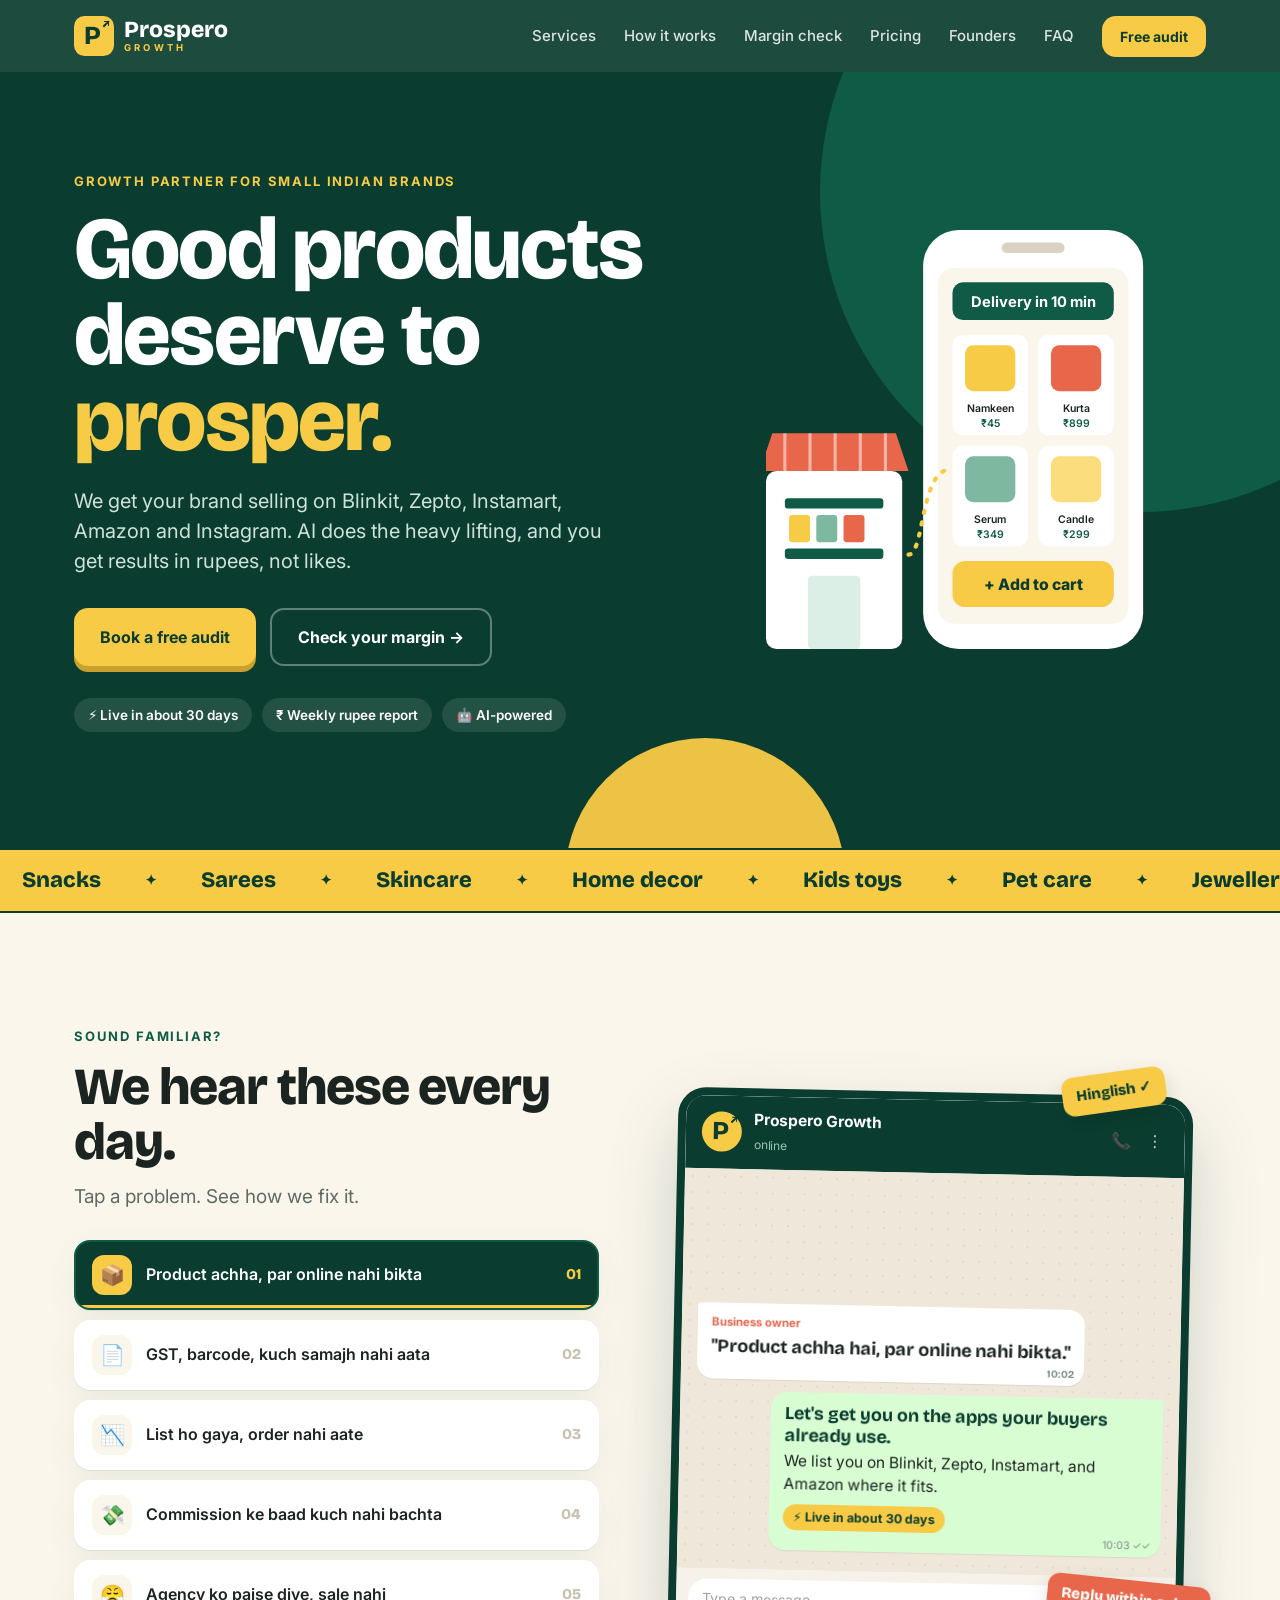
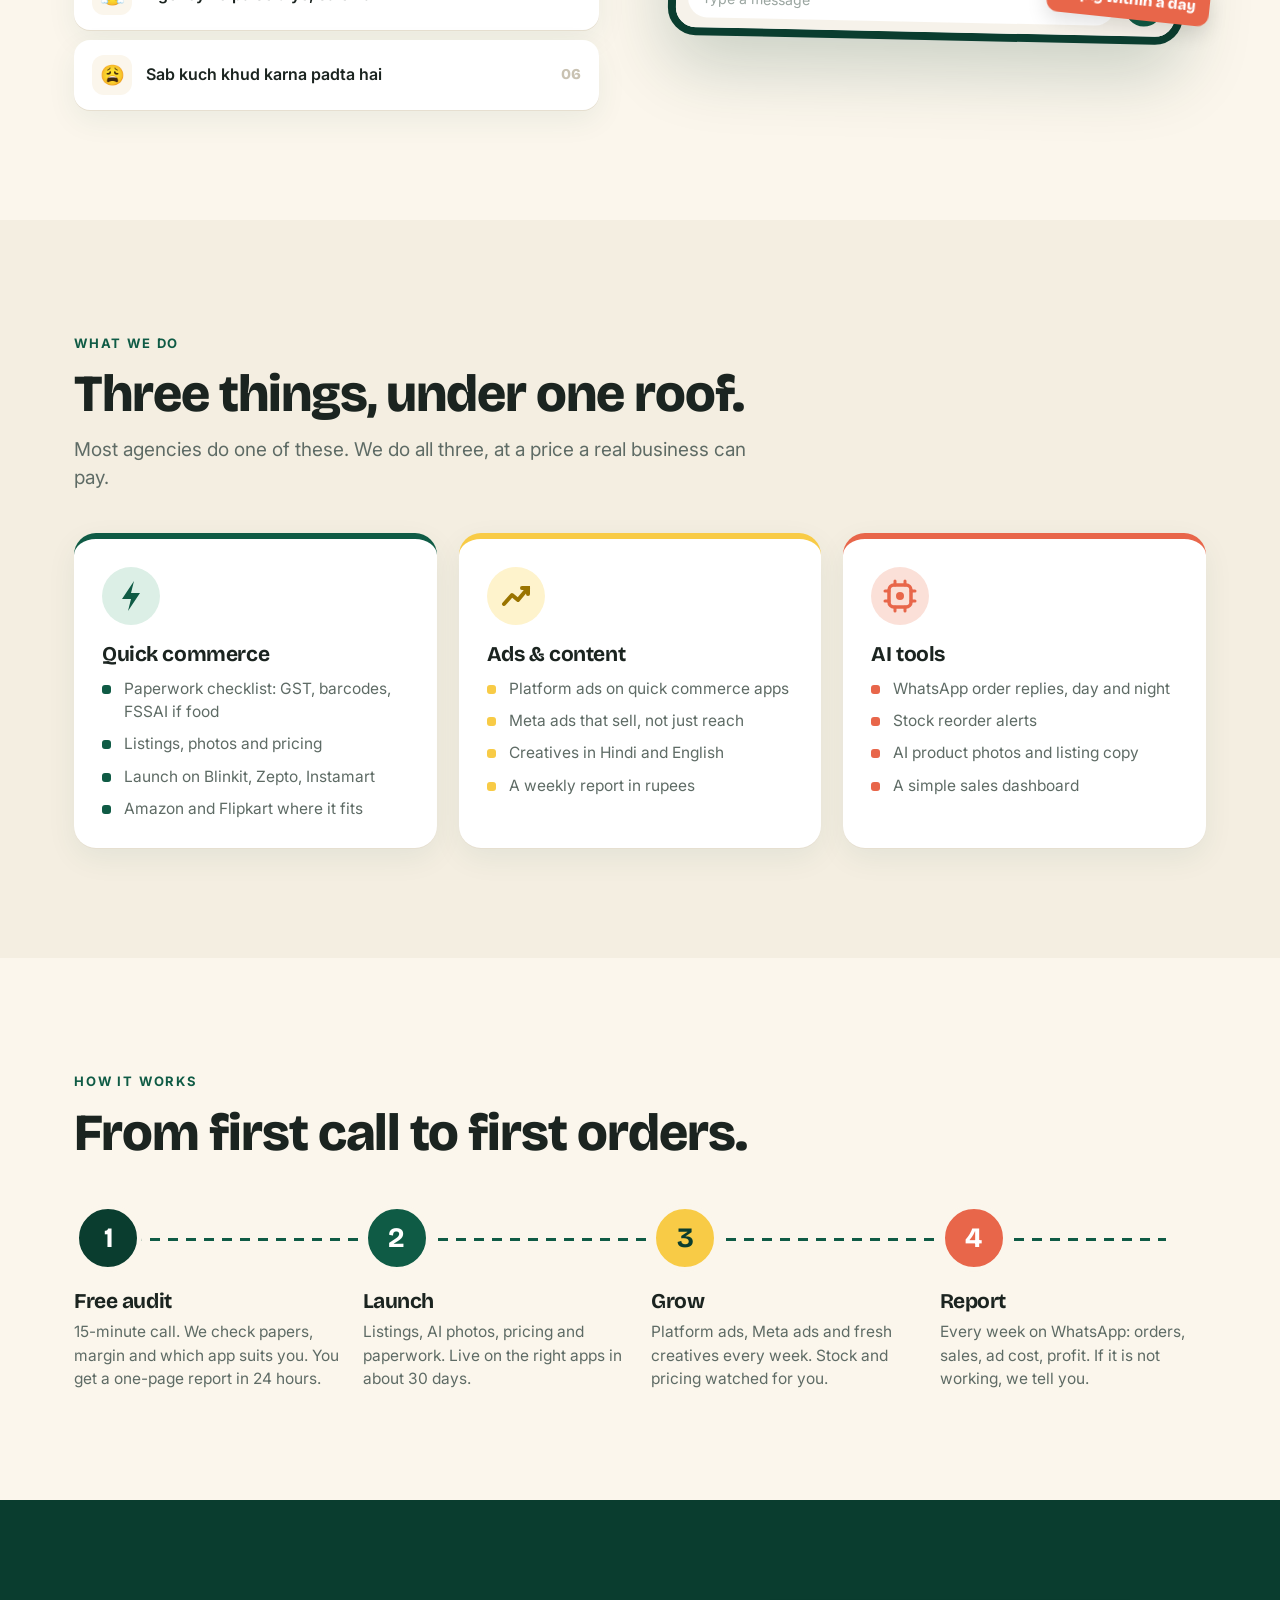
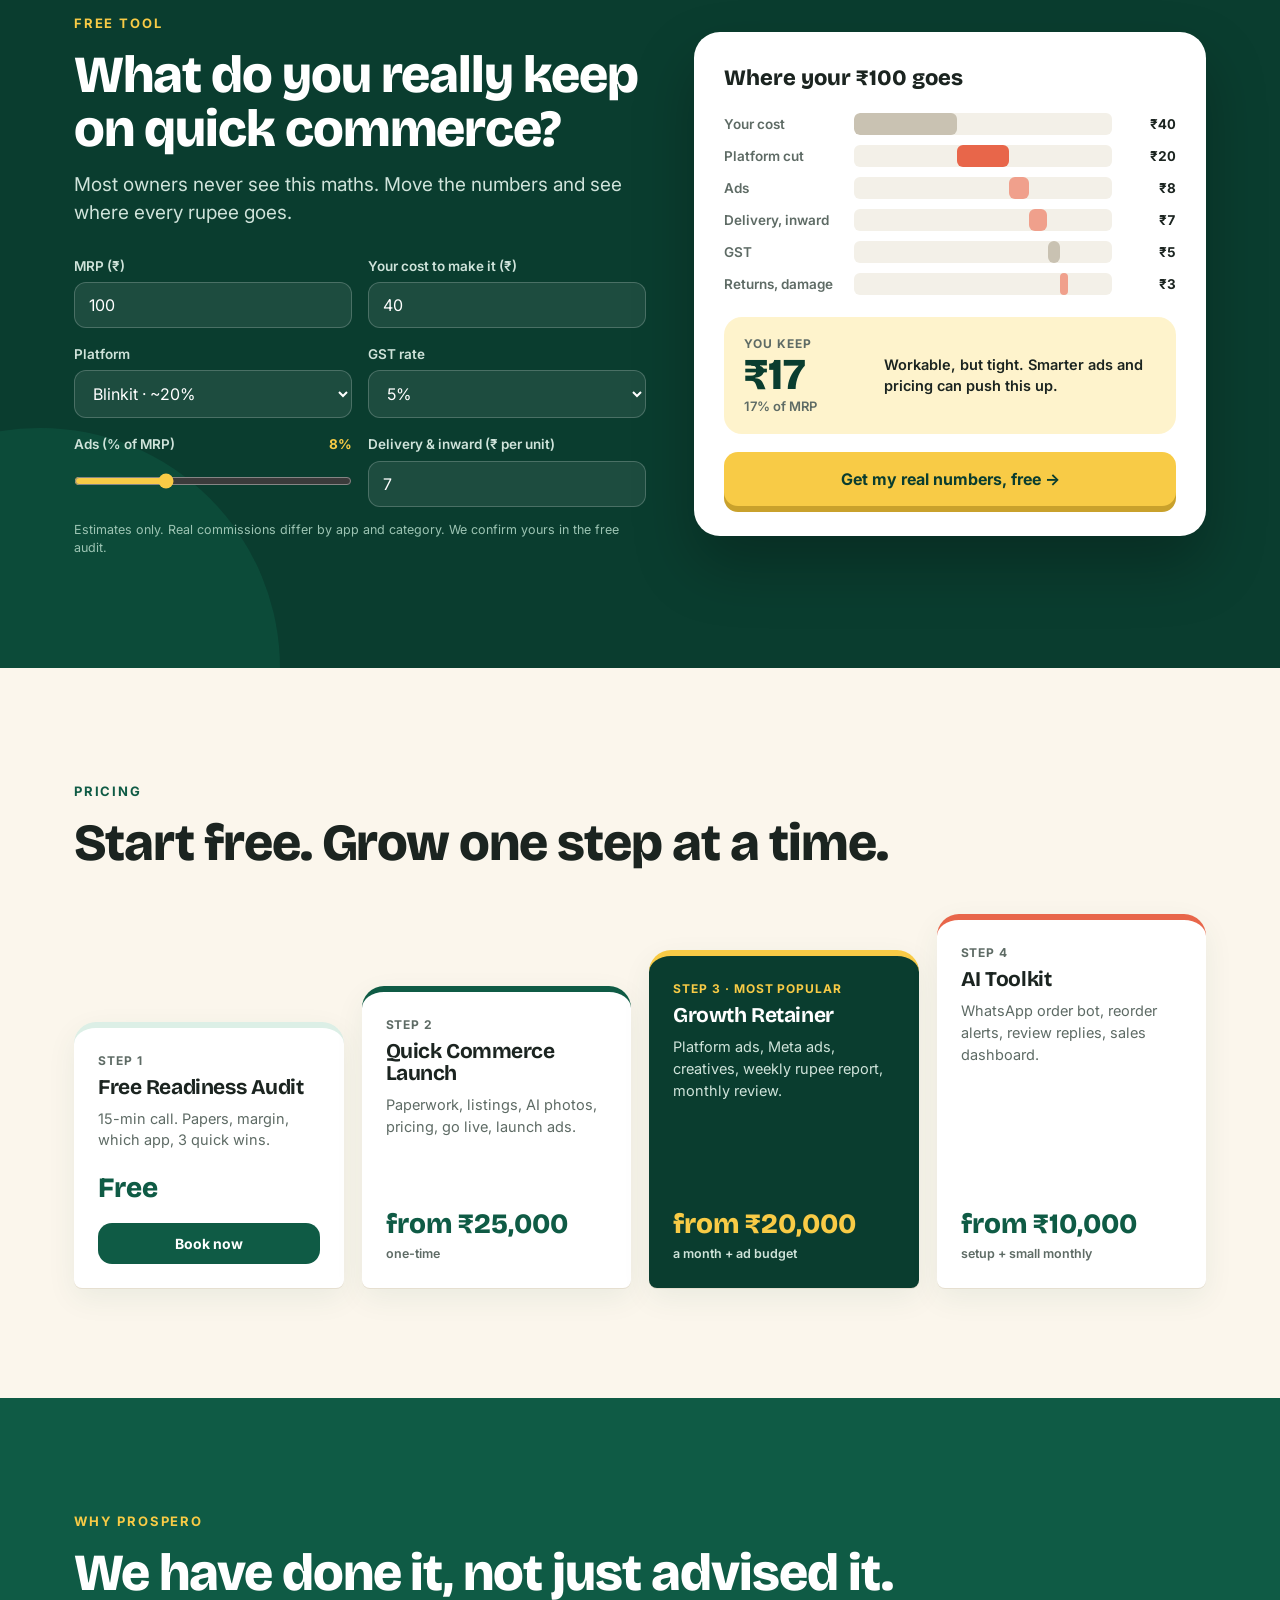
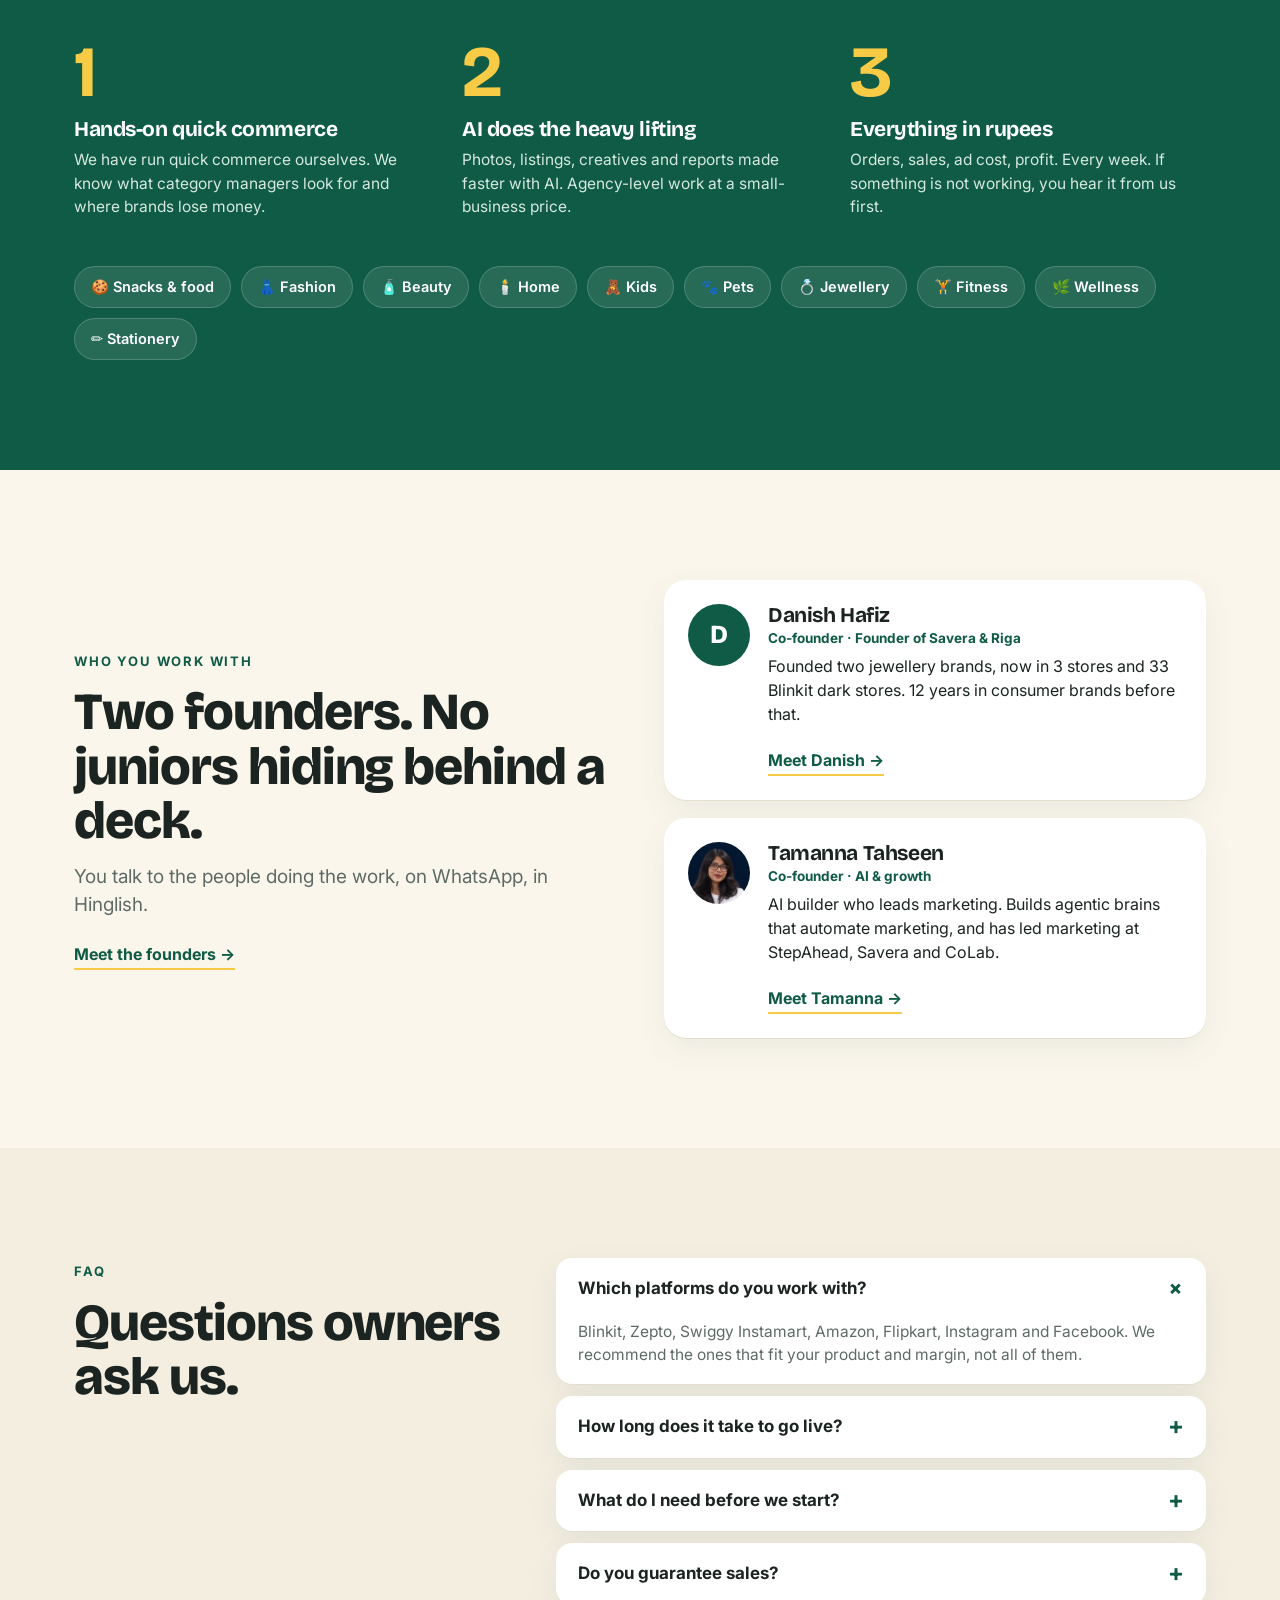
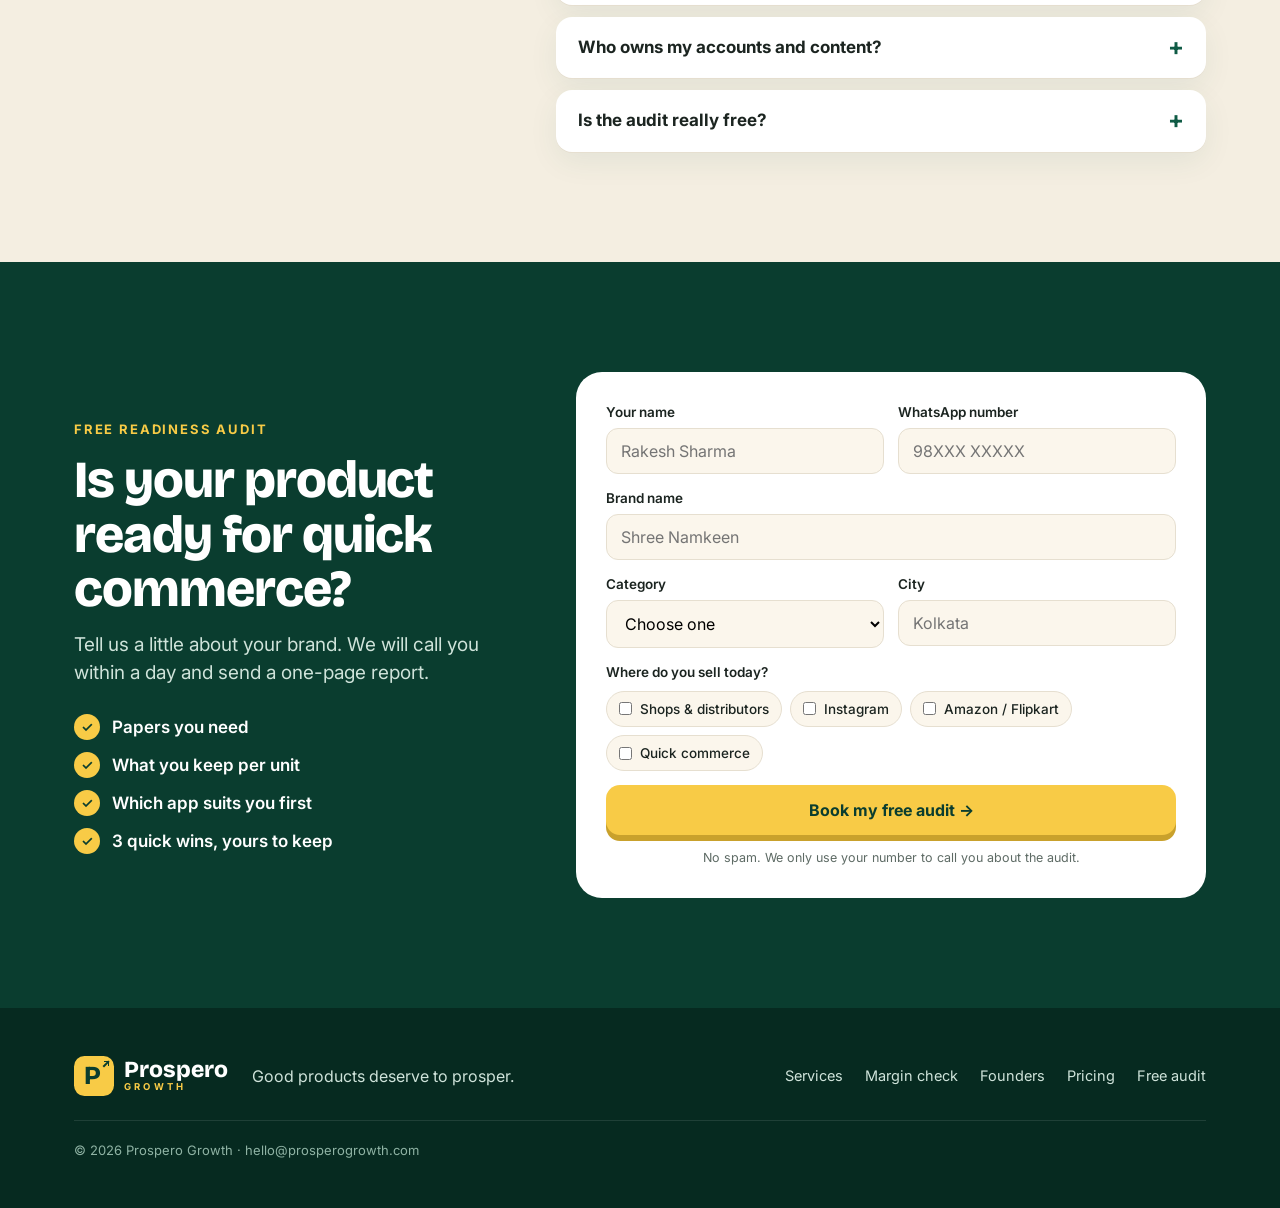
==== commit 72eae8a2: "Danish page: position him as founder of Savera and Riga Founder results console (Savera: followers, " ====
--- a/index.html
+++ b/index.html
@@ -9,7 +9,7 @@
 <link rel="preconnect" href="https://fonts.gstatic.com" crossorigin>
 <link href="https://fonts.googleapis.com/css2?family=Bricolage+Grotesque:opsz,wght@12..96,500;12..96,700;12..96,800&family=Inter:wght@400;500;600;700&family=Mukta:wght@700;800&display=swap" rel="stylesheet">
 <link rel="icon" href="data:image/svg+xml,%3Csvg xmlns='http://www.w3.org/2000/svg' viewBox='0 0 64 64'%3E%3Crect width='64' height='64' rx='16' fill='%230A3D2F'/%3E%3Ctext x='28' y='47' font-family='Arial Black,Arial' font-weight='900' font-size='40' text-anchor='middle' fill='%23F8CB46'%3EP%3C/text%3E%3Cpath d='M44 12h9v9M53 12l-10 10' stroke='%23fff' stroke-width='4' fill='none' stroke-linecap='round'/%3E%3C/svg%3E">
-<link rel="stylesheet" href="styles.css">
+<link rel="stylesheet" href="styles.css?v=6">
 </head>
 <body>
 
@@ -227,7 +227,7 @@
       <a href="founders.html" class="fteaser">Meet the founders →</a>
     </div>
     <div class="people">
-      <a href="danish.html" class="person card reveal"><span class="avatar" style="background:var(--g)">D</span><div><h3>Danish Hafiz</h3><p class="role">Co-founder · Brand, distribution &amp; platforms</p><p>12 years in consumer brands. Built distribution across five states and launched an online B2B division from zero.</p><span class="fteaser">Meet Danish →</span></div></a>
+      <a href="danish.html" class="person card reveal"><span class="avatar" style="background:var(--g)">D</span><div><h3>Danish Hafiz</h3><p class="role">Co-founder · Founder of Savera &amp; Riga</p><p>Founded two jewellery brands, now in 3 stores and 33 Blinkit dark stores. 12 years in consumer brands before that.</p><span class="fteaser">Meet Danish →</span></div></a>
       <a href="tamanna.html" class="person card reveal"><span class="avatar" style="background:var(--c);overflow:hidden"><img src="img/tamanna.jpg" alt="" style="width:100%;height:100%;object-fit:cover"></span><div><h3>Tamanna Tahseen</h3><p class="role">Co-founder · AI &amp; growth</p><p>AI builder who leads marketing. Builds agentic brains that automate marketing, and has led marketing at StepAhead, Savera and CoLab.</p><span class="fteaser">Meet Tamanna →</span></div></a>
     </div>
   </div>
@@ -295,6 +295,6 @@
   <a href="#calculator" class="mb2">₹ Margin check</a>
   <a href="#audit" class="btn btn-y">Book free audit</a>
 </div>
-<script src="app.js"></script>
+<script src="app.js?v=6"></script>
 </body>
 </html>
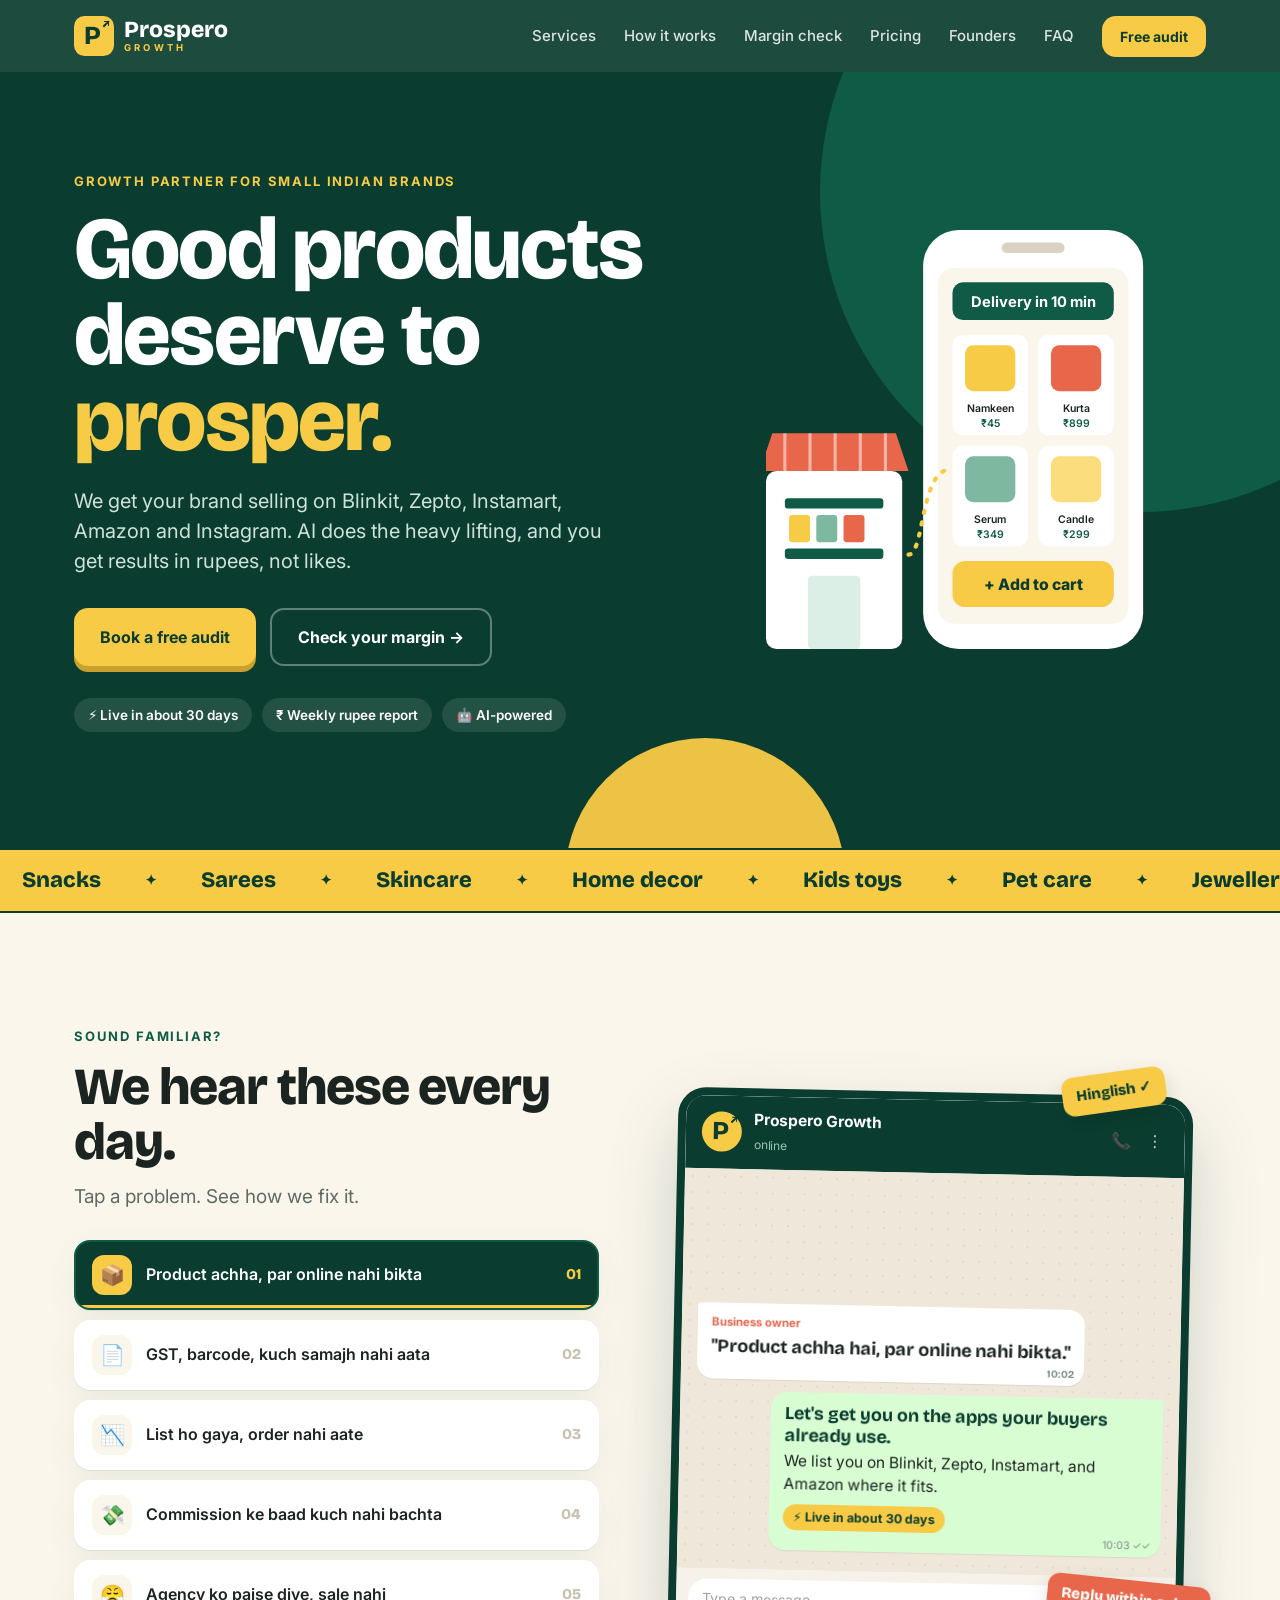
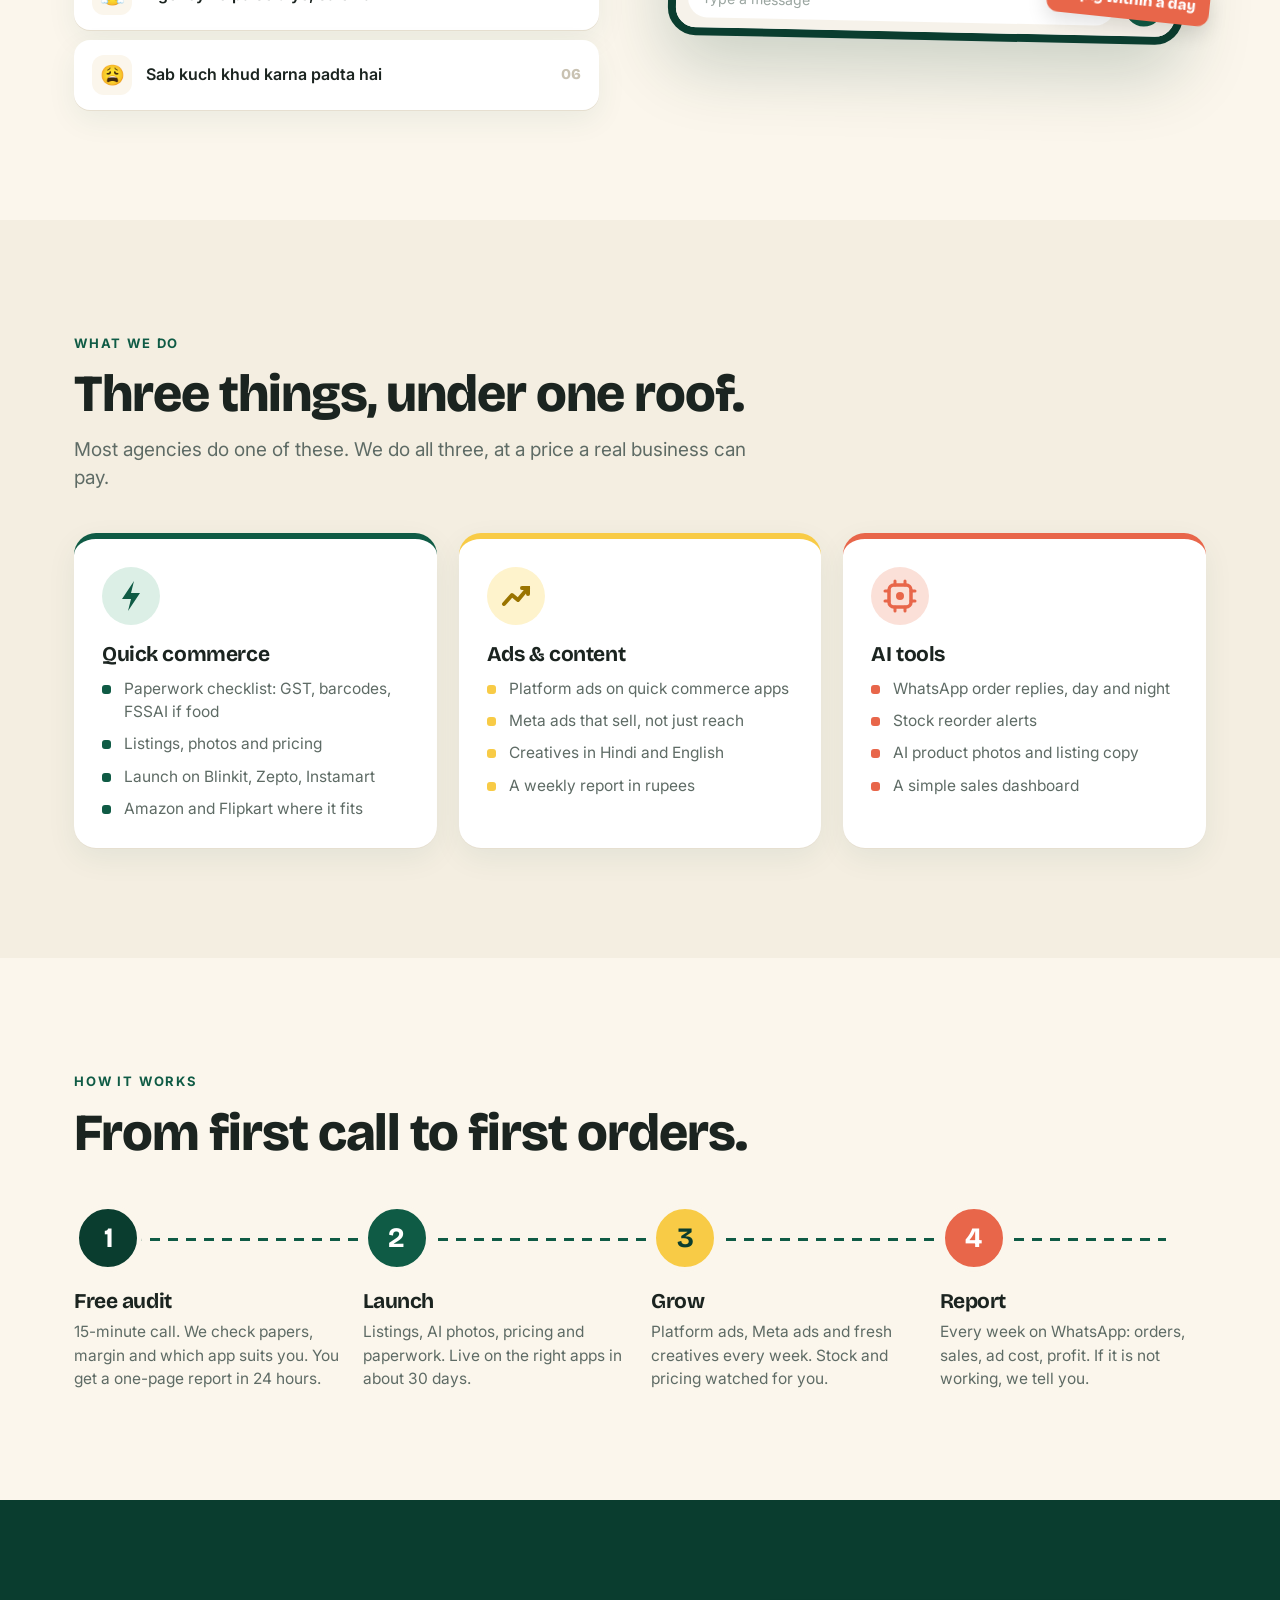
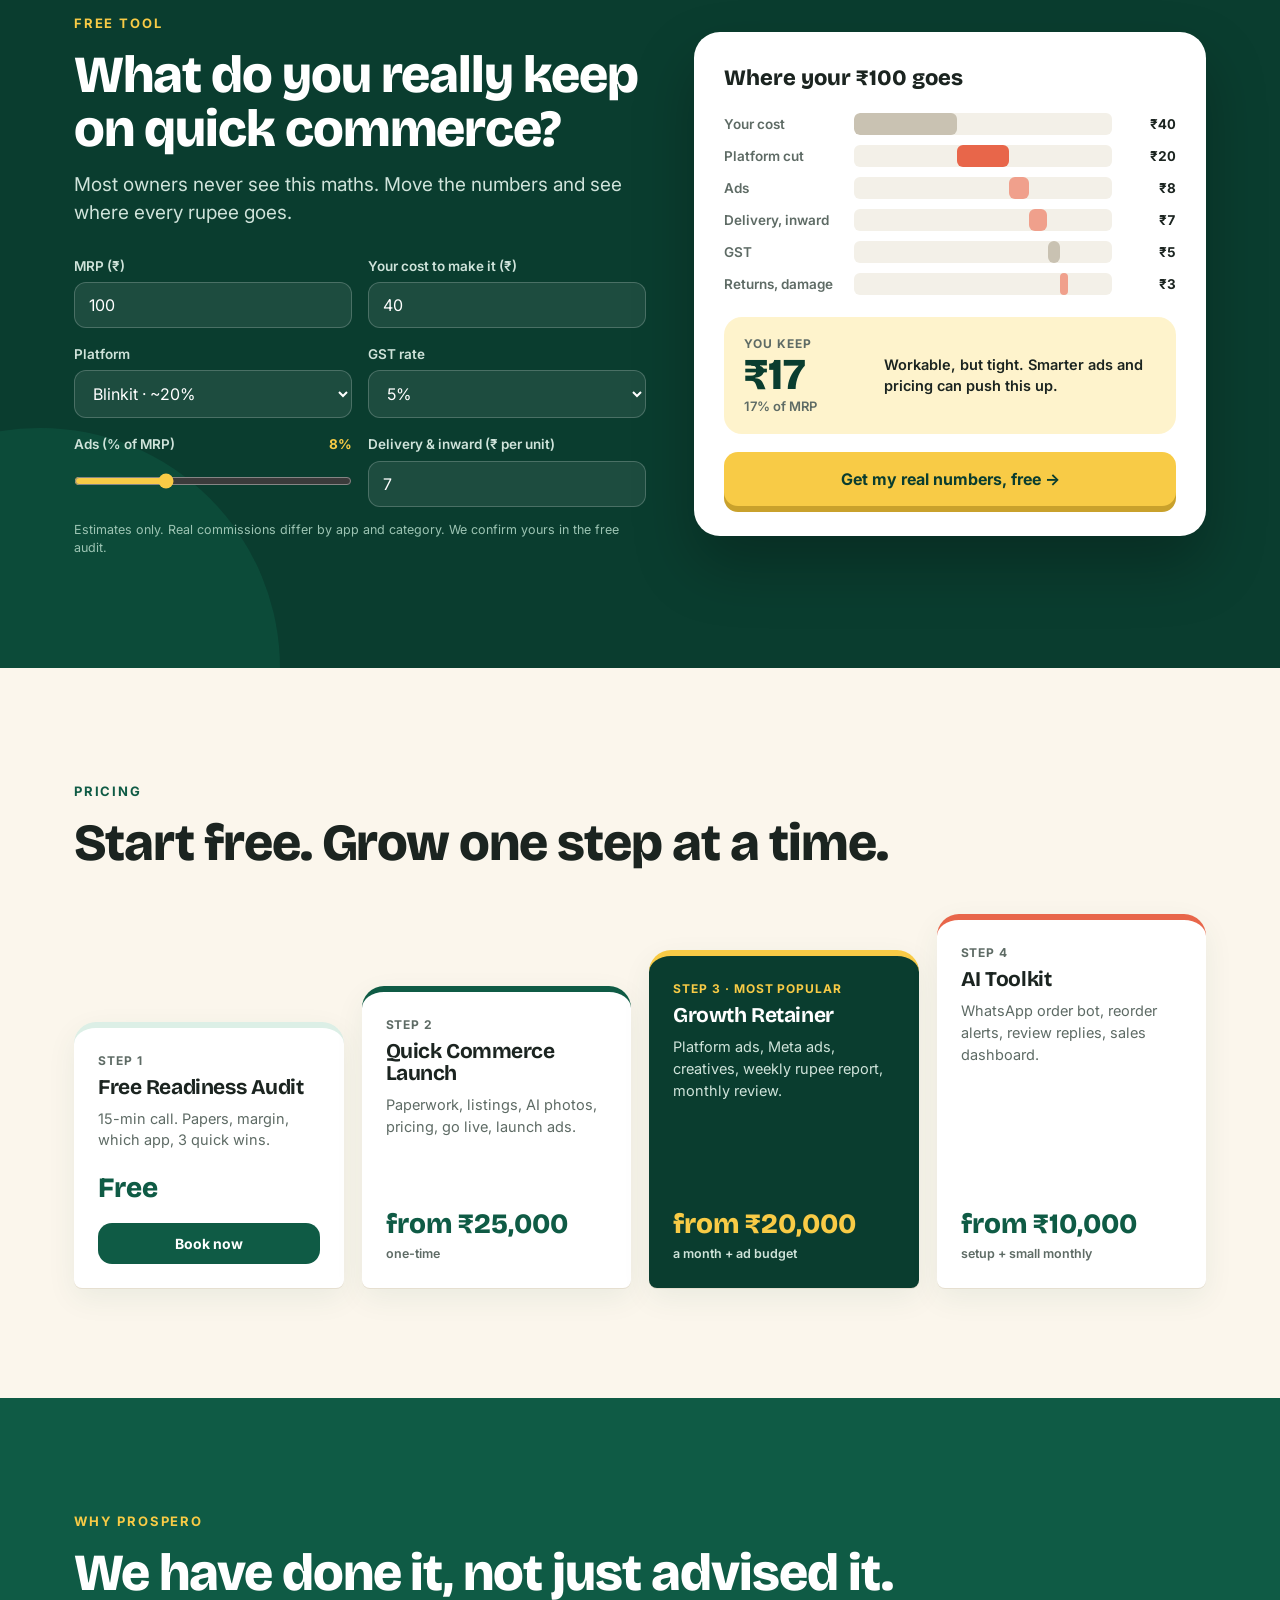
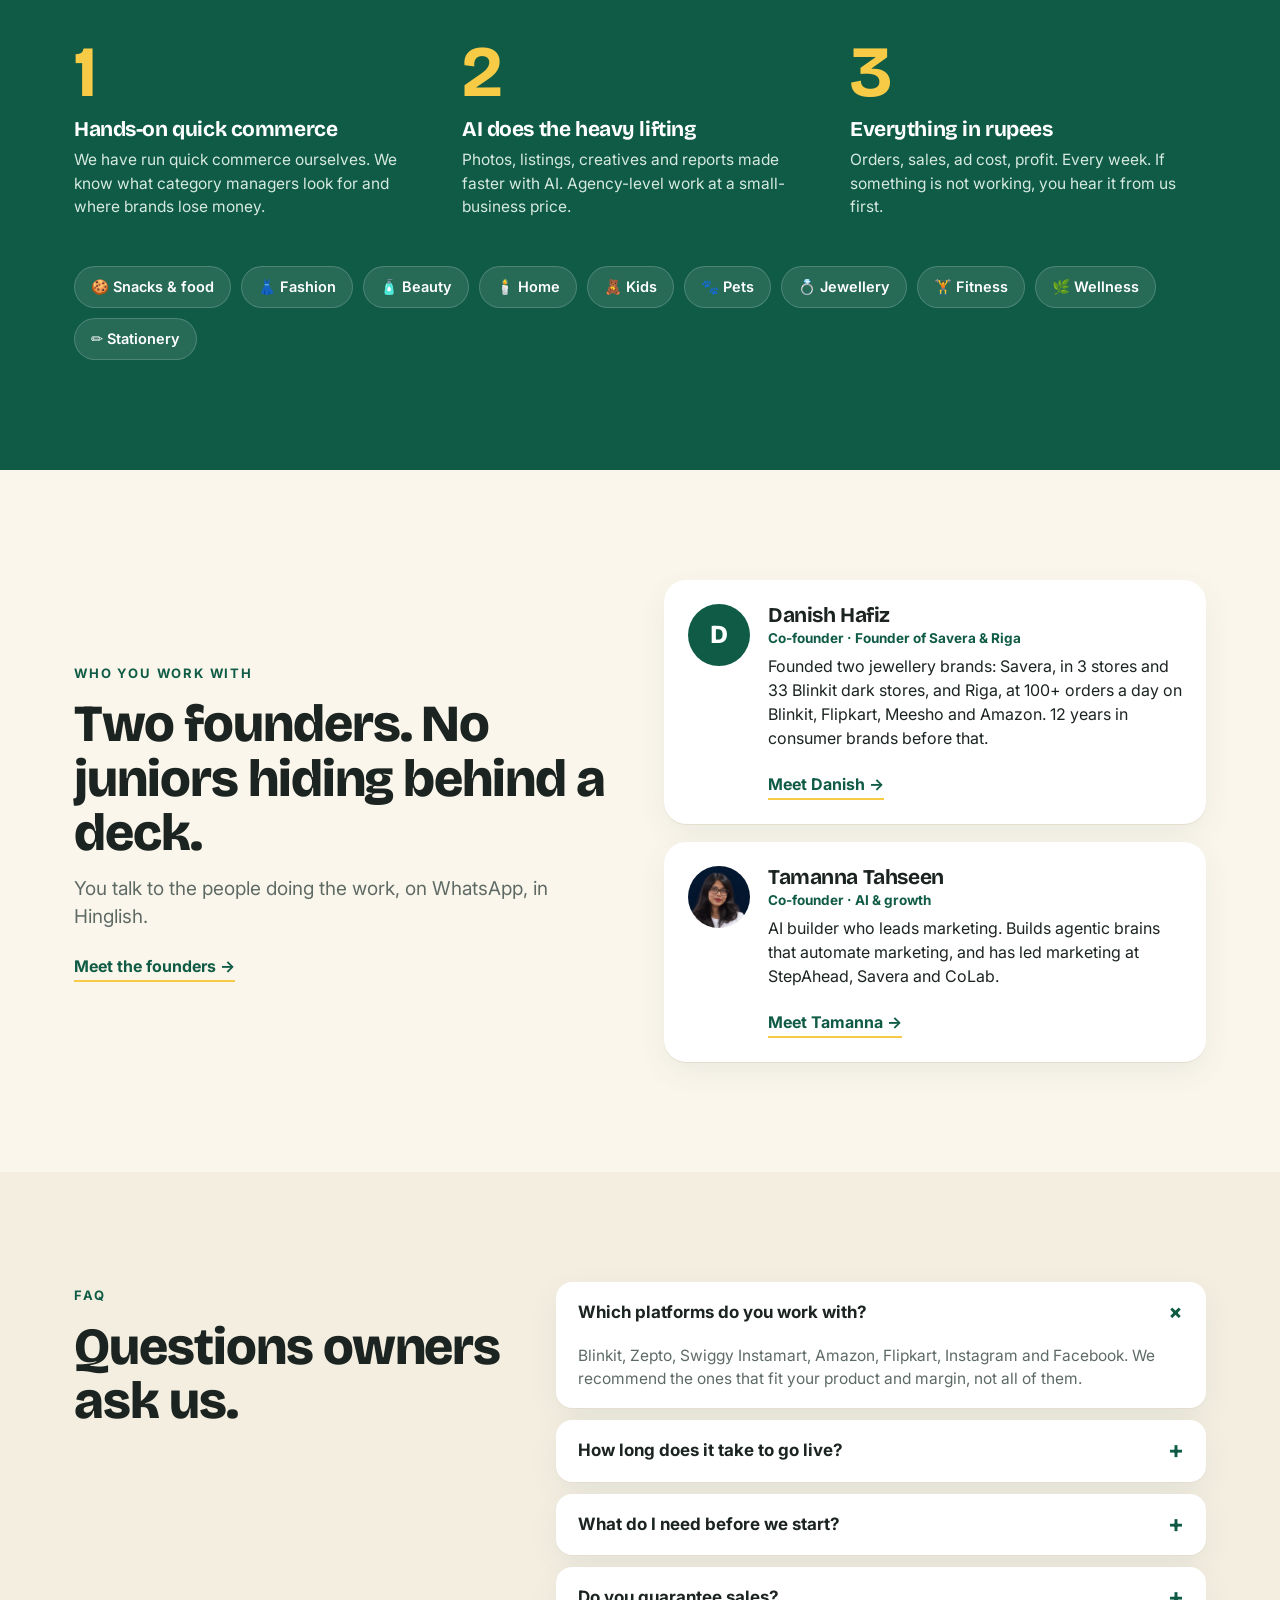
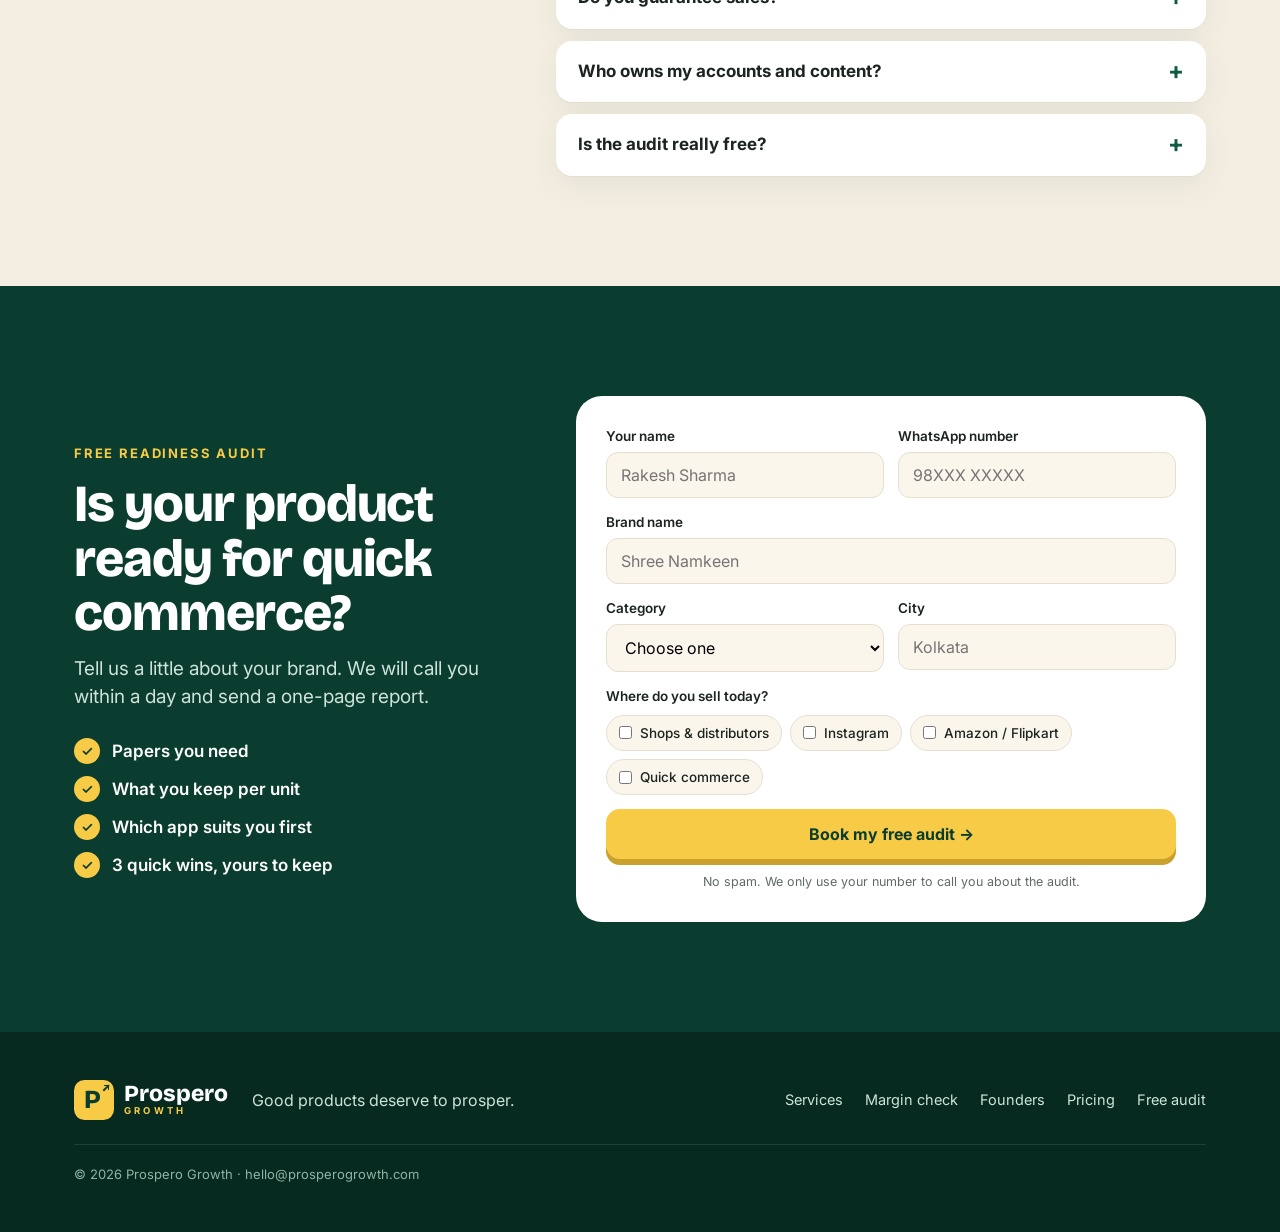
==== commit 5ff481bb: "Danish page: Riga on Blinkit, Flipkart, Meesho and Amazon, 100+ orders a day Co-Authored-By: Claude " ====
--- a/index.html
+++ b/index.html
@@ -227,7 +227,7 @@
       <a href="founders.html" class="fteaser">Meet the founders →</a>
     </div>
     <div class="people">
-      <a href="danish.html" class="person card reveal"><span class="avatar" style="background:var(--g)">D</span><div><h3>Danish Hafiz</h3><p class="role">Co-founder · Founder of Savera &amp; Riga</p><p>Founded two jewellery brands, now in 3 stores and 33 Blinkit dark stores. 12 years in consumer brands before that.</p><span class="fteaser">Meet Danish →</span></div></a>
+      <a href="danish.html" class="person card reveal"><span class="avatar" style="background:var(--g)">D</span><div><h3>Danish Hafiz</h3><p class="role">Co-founder · Founder of Savera &amp; Riga</p><p>Founded two jewellery brands: Savera, in 3 stores and 33 Blinkit dark stores, and Riga, at 100+ orders a day on Blinkit, Flipkart, Meesho and Amazon. 12 years in consumer brands before that.</p><span class="fteaser">Meet Danish →</span></div></a>
       <a href="tamanna.html" class="person card reveal"><span class="avatar" style="background:var(--c);overflow:hidden"><img src="img/tamanna.jpg" alt="" style="width:100%;height:100%;object-fit:cover"></span><div><h3>Tamanna Tahseen</h3><p class="role">Co-founder · AI &amp; growth</p><p>AI builder who leads marketing. Builds agentic brains that automate marketing, and has led marketing at StepAhead, Savera and CoLab.</p><span class="fteaser">Meet Tamanna →</span></div></a>
     </div>
   </div>
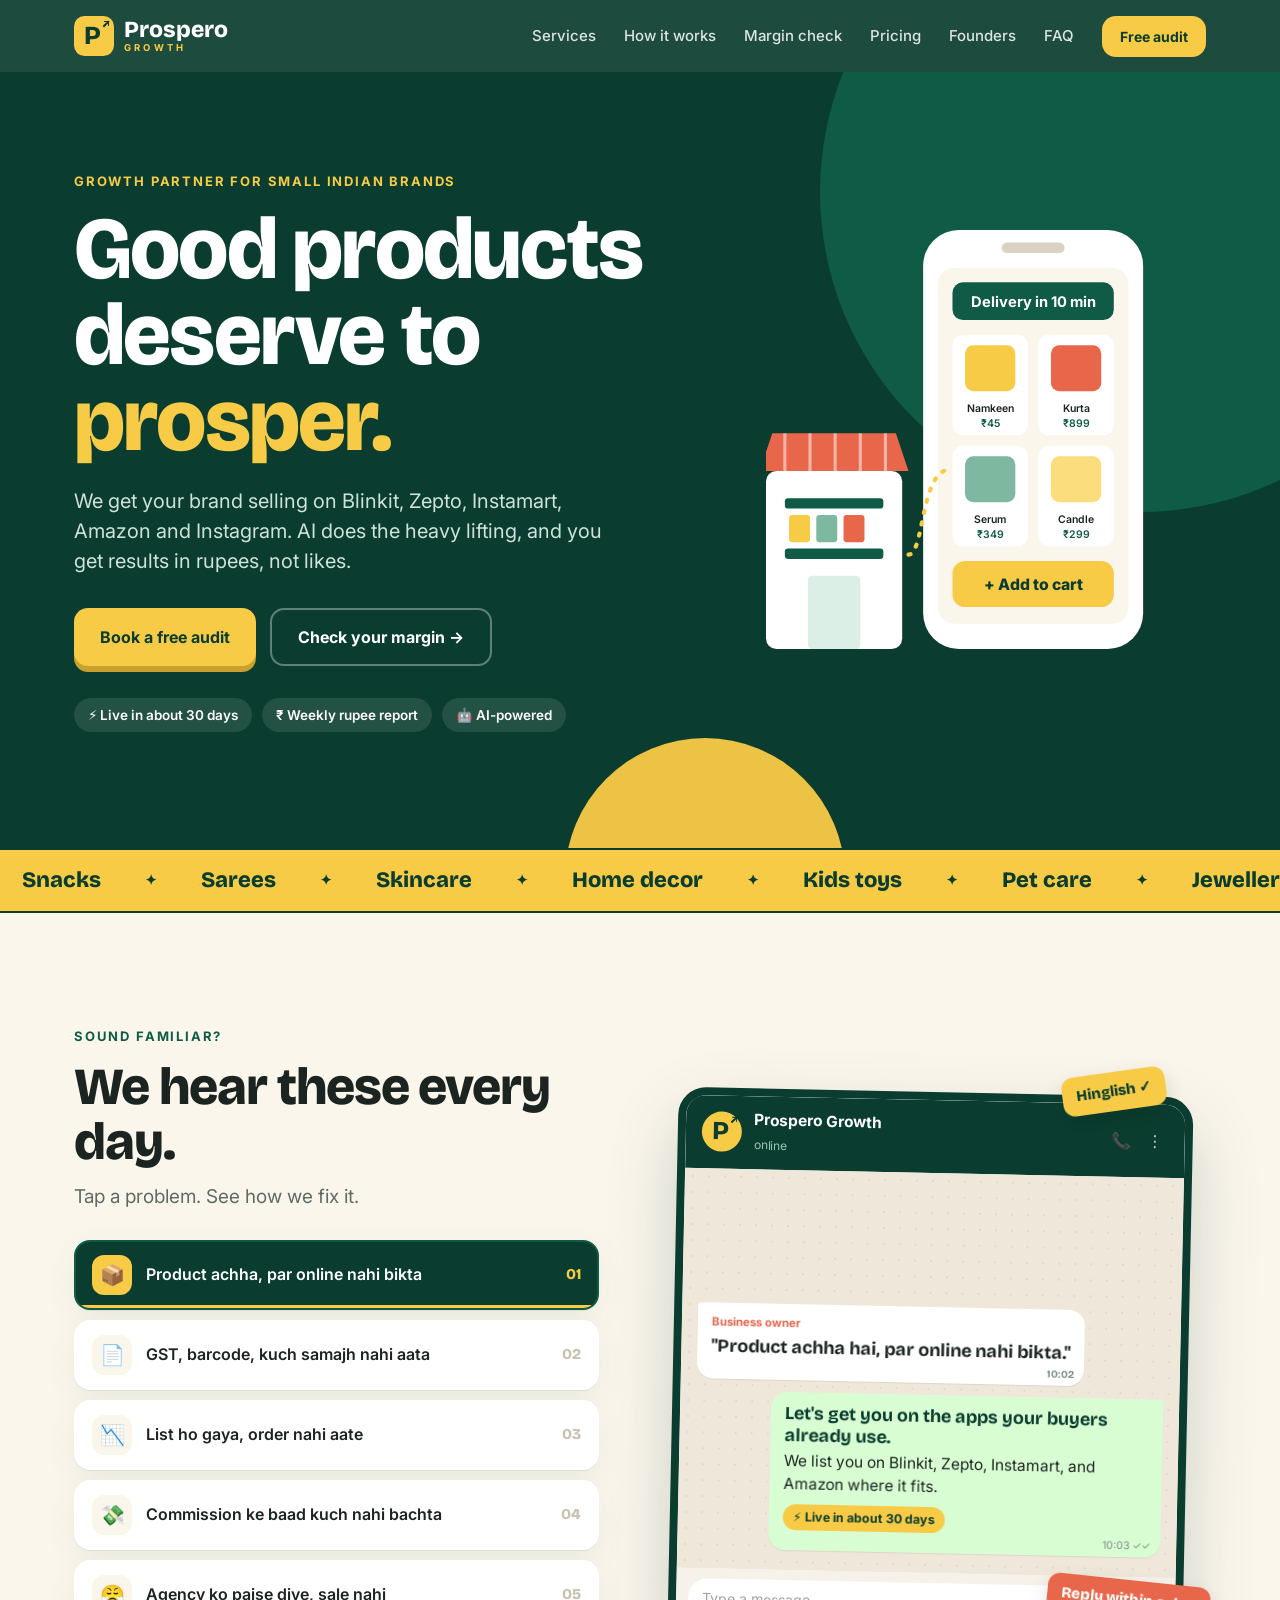
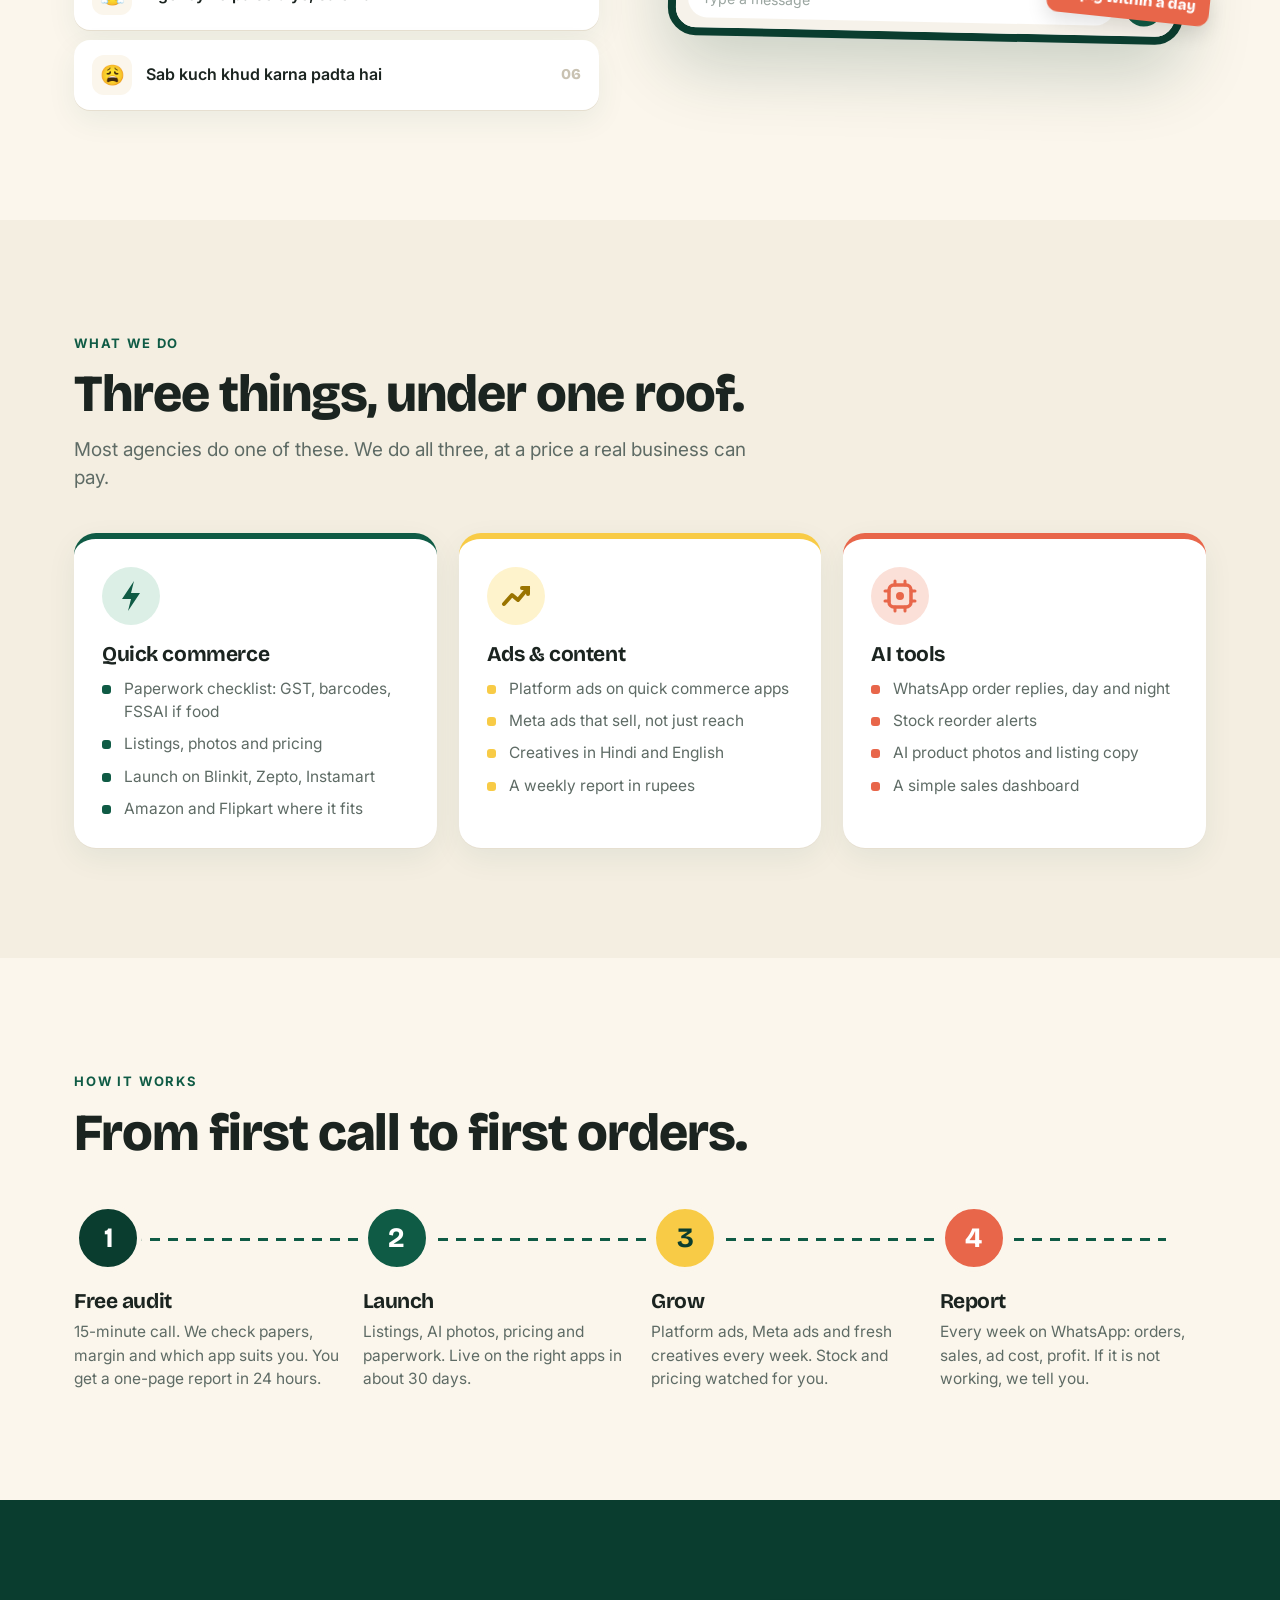
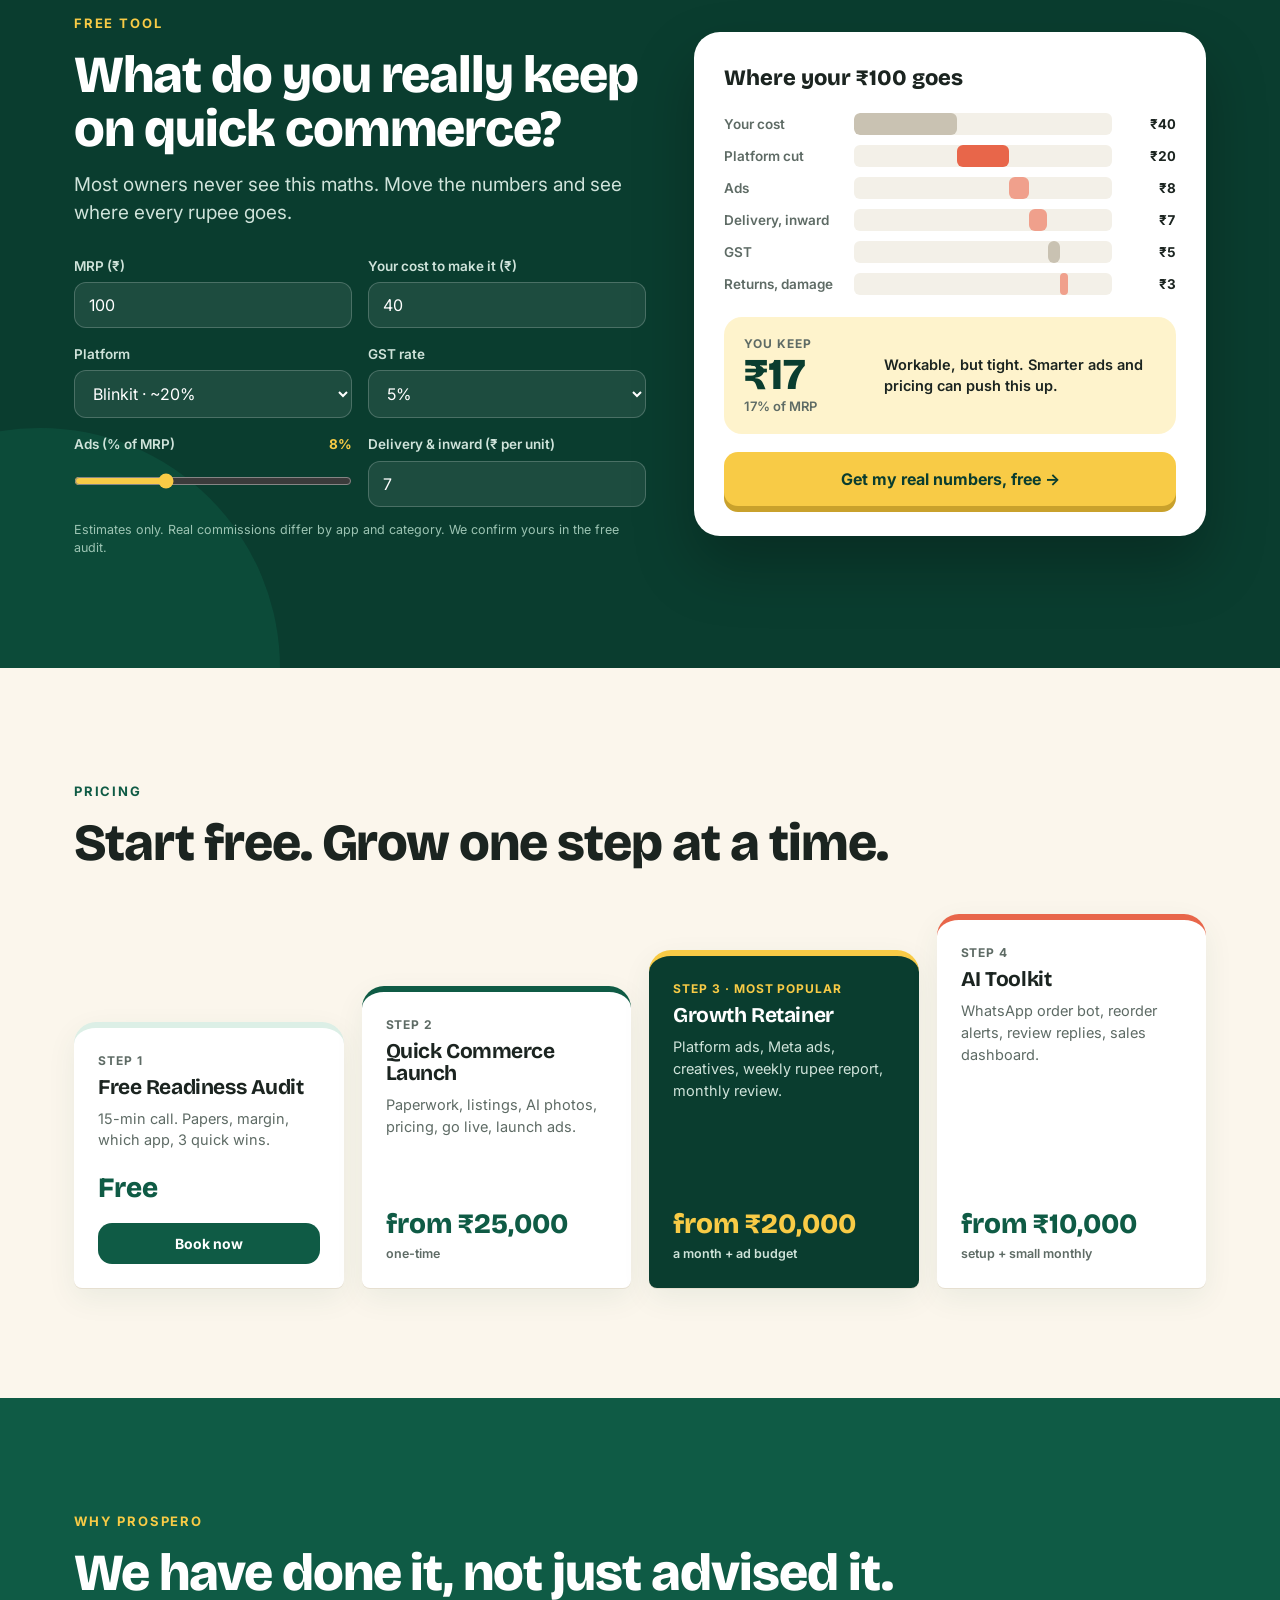
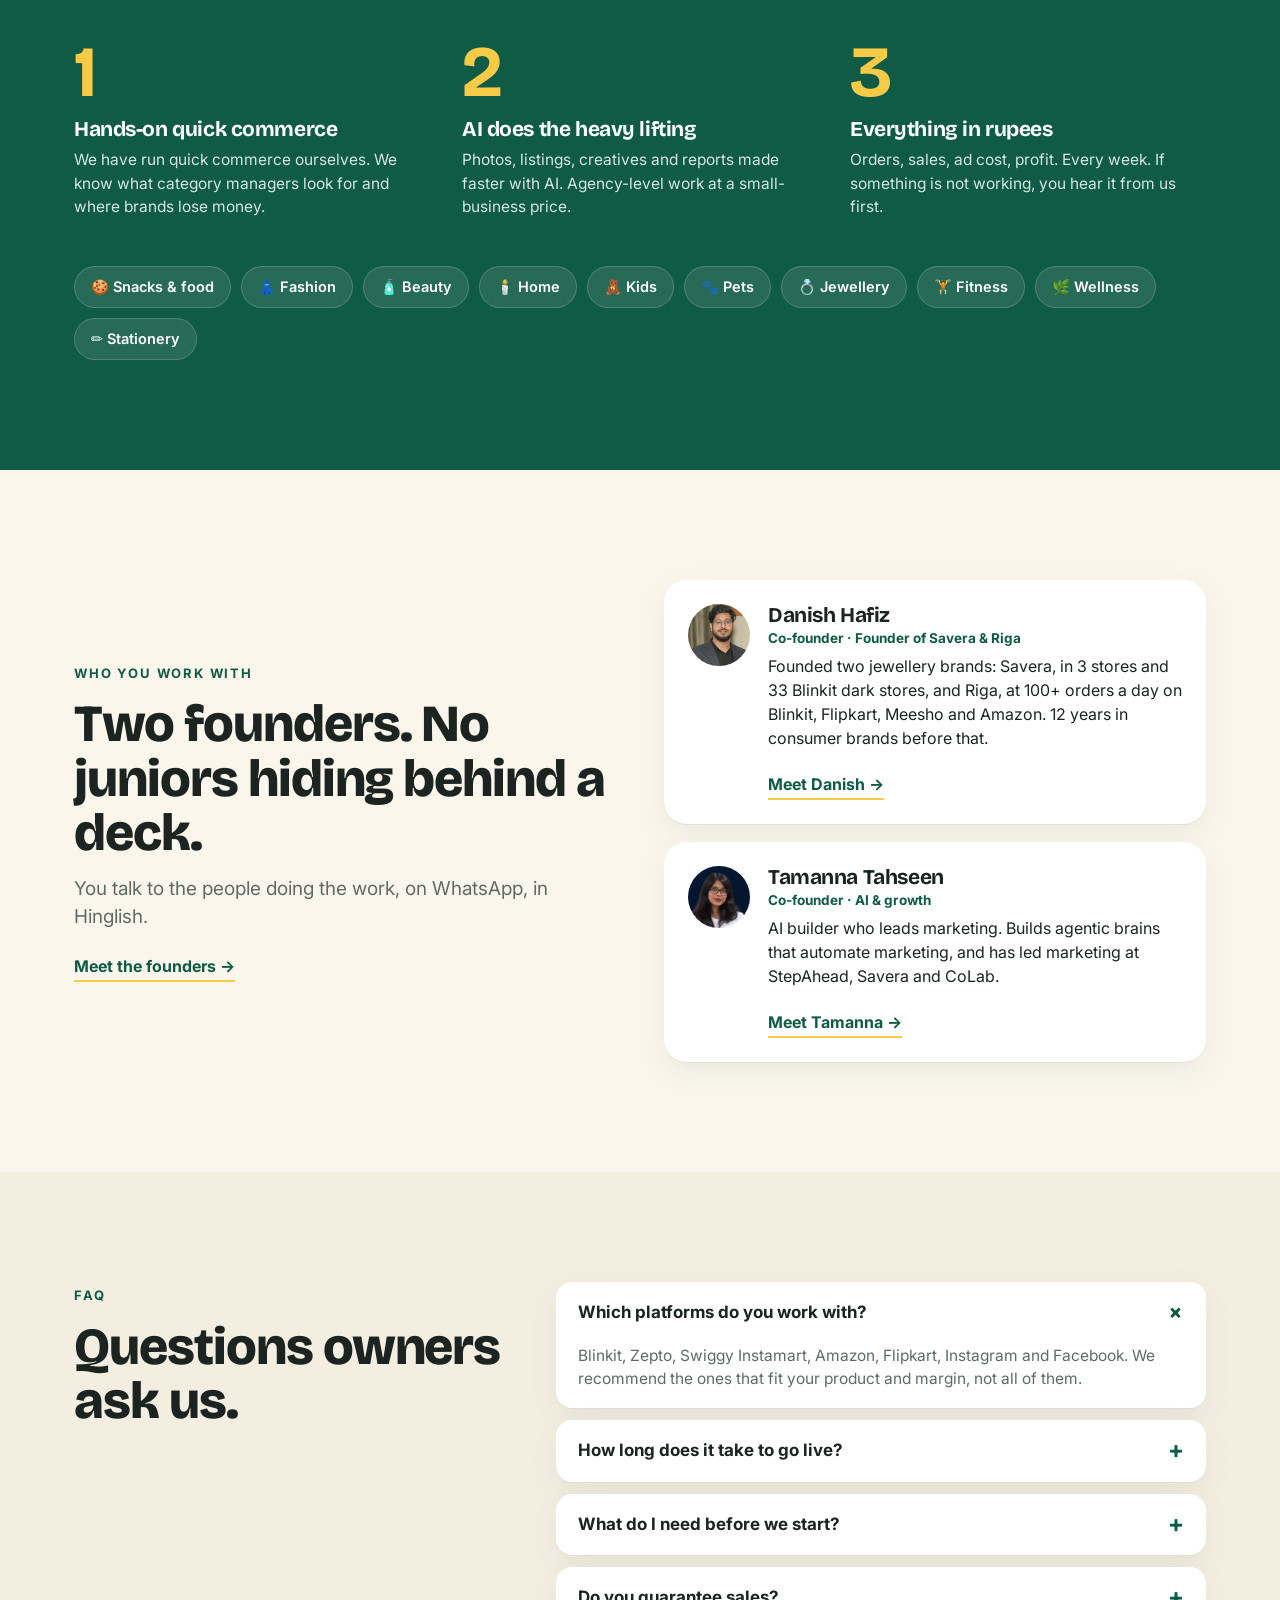
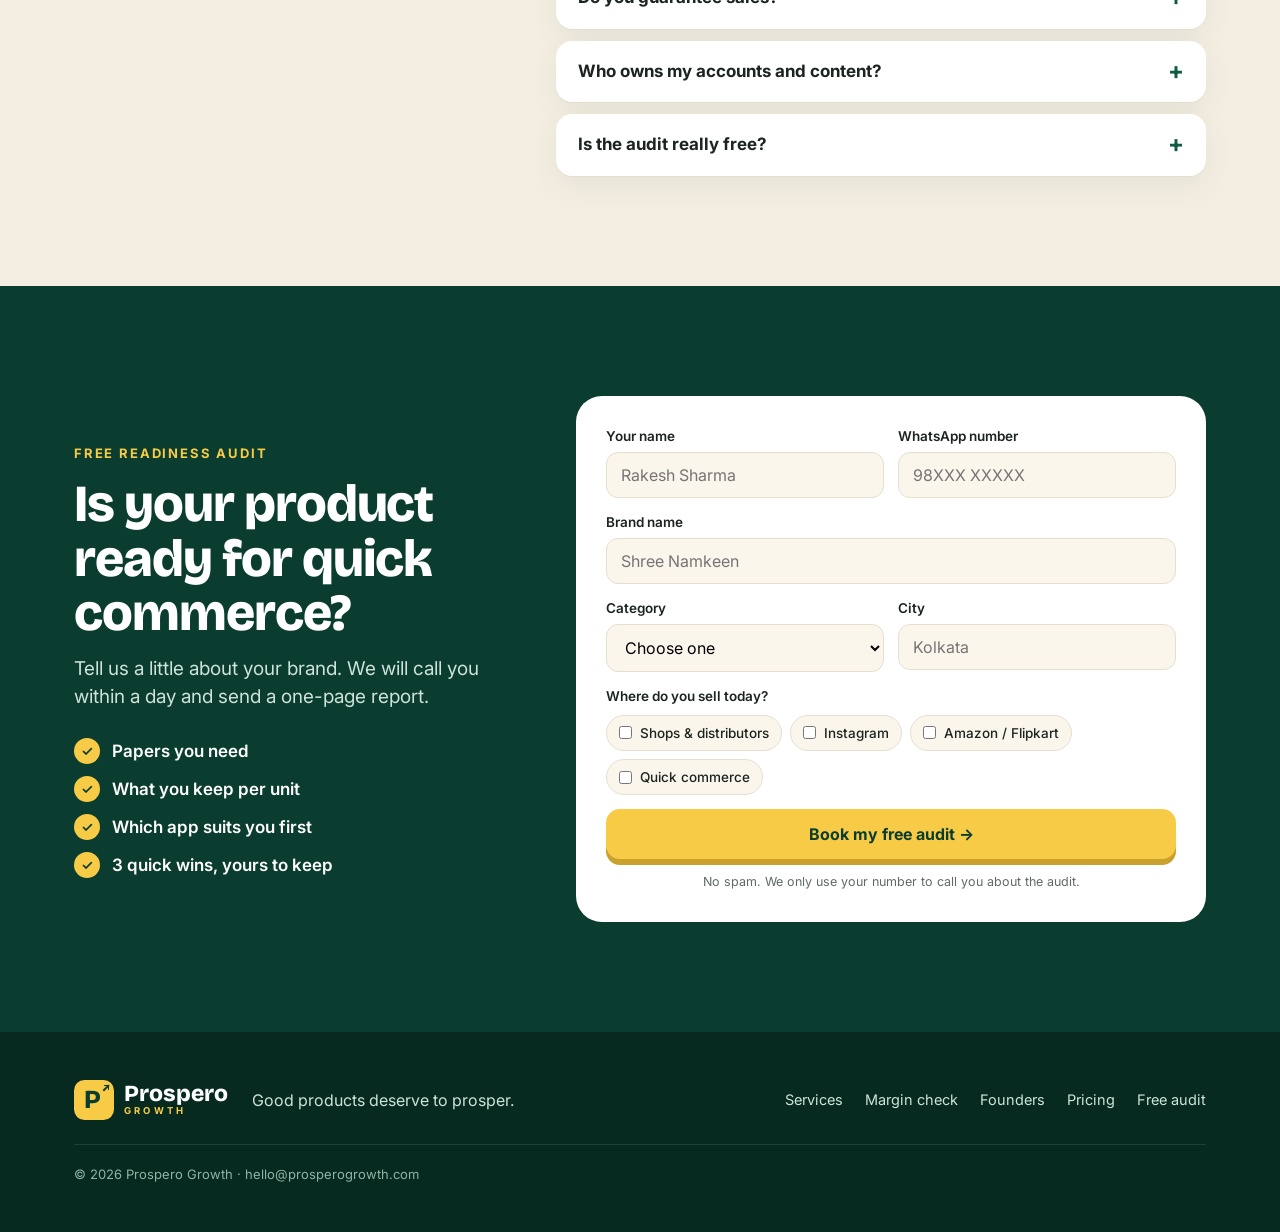
==== commit 42f46550: "Add Danish's photo to his page, the founders hub and the homepage Co-Authored-By: Claude Opus 5.5 <n" ====
--- a/index.html
+++ b/index.html
@@ -227,7 +227,7 @@
       <a href="founders.html" class="fteaser">Meet the founders →</a>
     </div>
     <div class="people">
-      <a href="danish.html" class="person card reveal"><span class="avatar" style="background:var(--g)">D</span><div><h3>Danish Hafiz</h3><p class="role">Co-founder · Founder of Savera &amp; Riga</p><p>Founded two jewellery brands: Savera, in 3 stores and 33 Blinkit dark stores, and Riga, at 100+ orders a day on Blinkit, Flipkart, Meesho and Amazon. 12 years in consumer brands before that.</p><span class="fteaser">Meet Danish →</span></div></a>
+      <a href="danish.html" class="person card reveal"><span class="avatar" style="background:var(--g);overflow:hidden"><img src="img/danish.jpg" alt="" style="width:100%;height:100%;object-fit:cover"></span><div><h3>Danish Hafiz</h3><p class="role">Co-founder · Founder of Savera &amp; Riga</p><p>Founded two jewellery brands: Savera, in 3 stores and 33 Blinkit dark stores, and Riga, at 100+ orders a day on Blinkit, Flipkart, Meesho and Amazon. 12 years in consumer brands before that.</p><span class="fteaser">Meet Danish →</span></div></a>
       <a href="tamanna.html" class="person card reveal"><span class="avatar" style="background:var(--c);overflow:hidden"><img src="img/tamanna.jpg" alt="" style="width:100%;height:100%;object-fit:cover"></span><div><h3>Tamanna Tahseen</h3><p class="role">Co-founder · AI &amp; growth</p><p>AI builder who leads marketing. Builds agentic brains that automate marketing, and has led marketing at StepAhead, Savera and CoLab.</p><span class="fteaser">Meet Tamanna →</span></div></a>
     </div>
   </div>
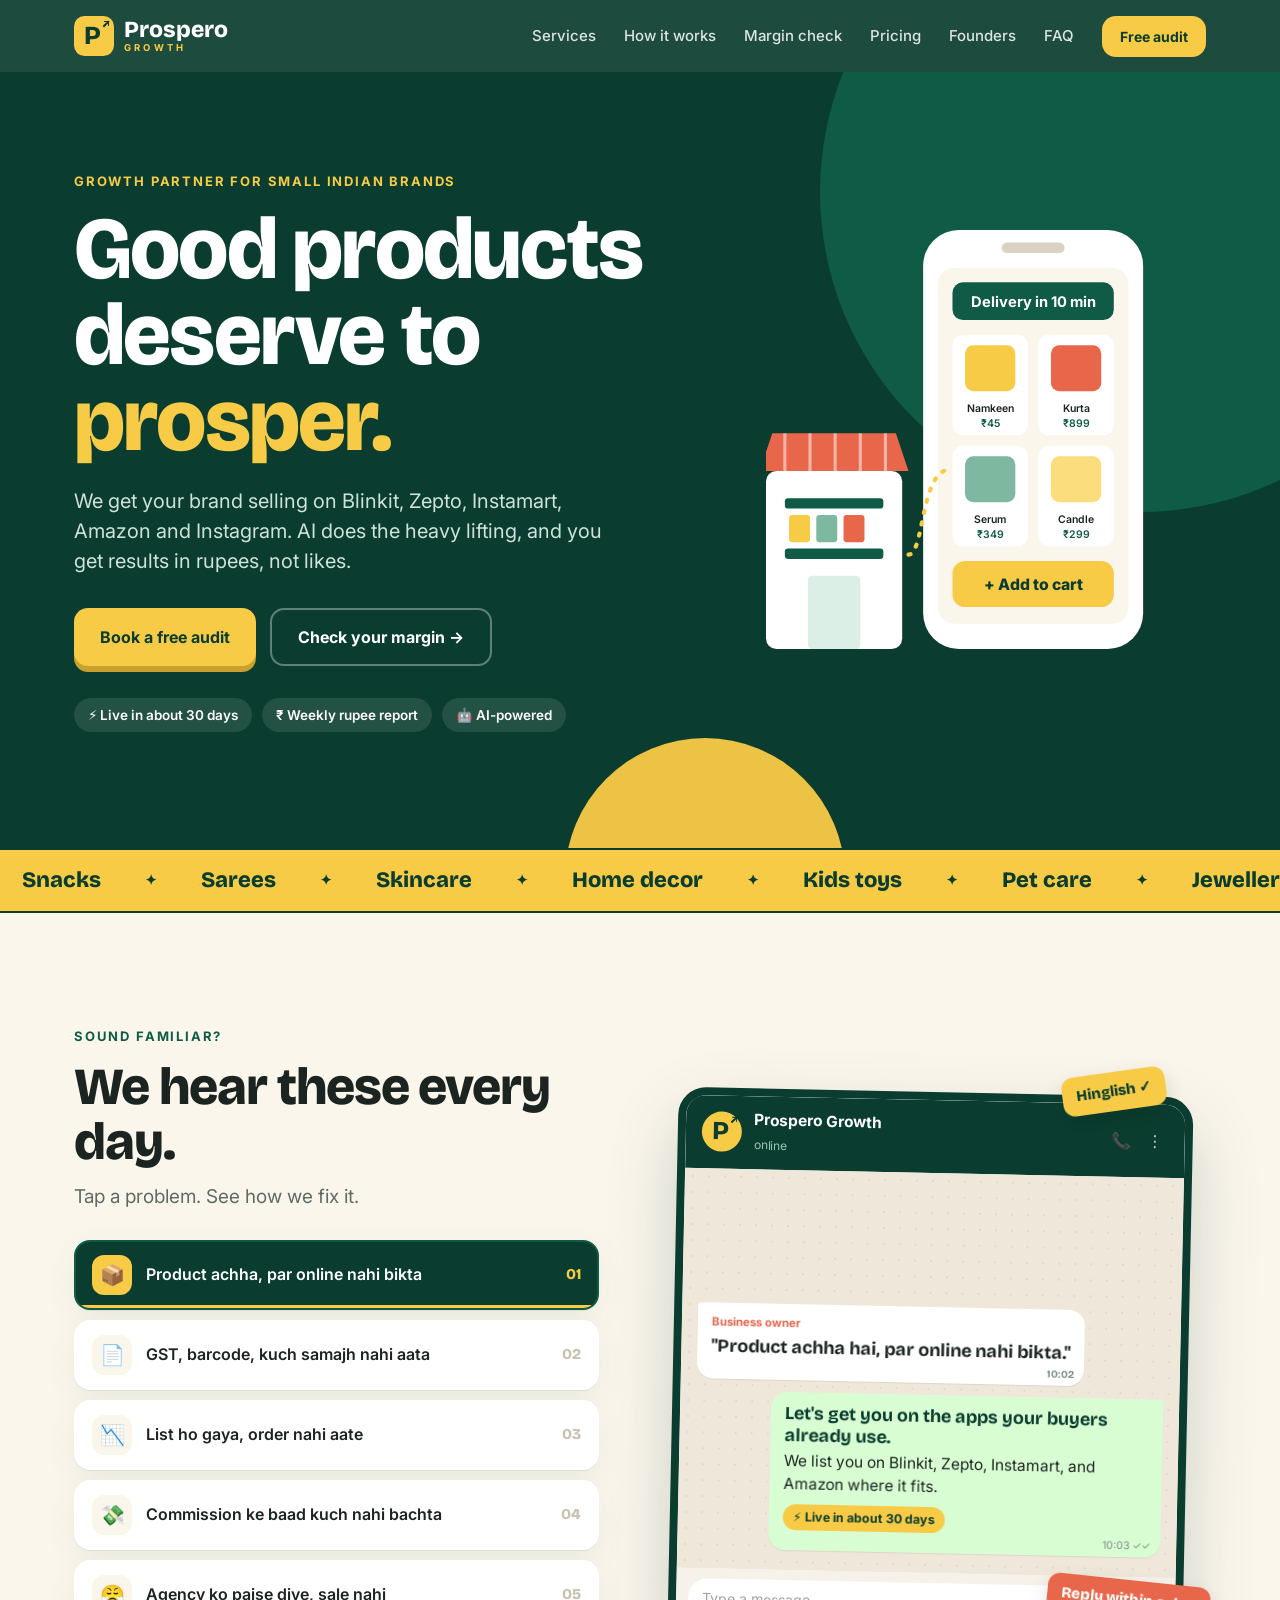
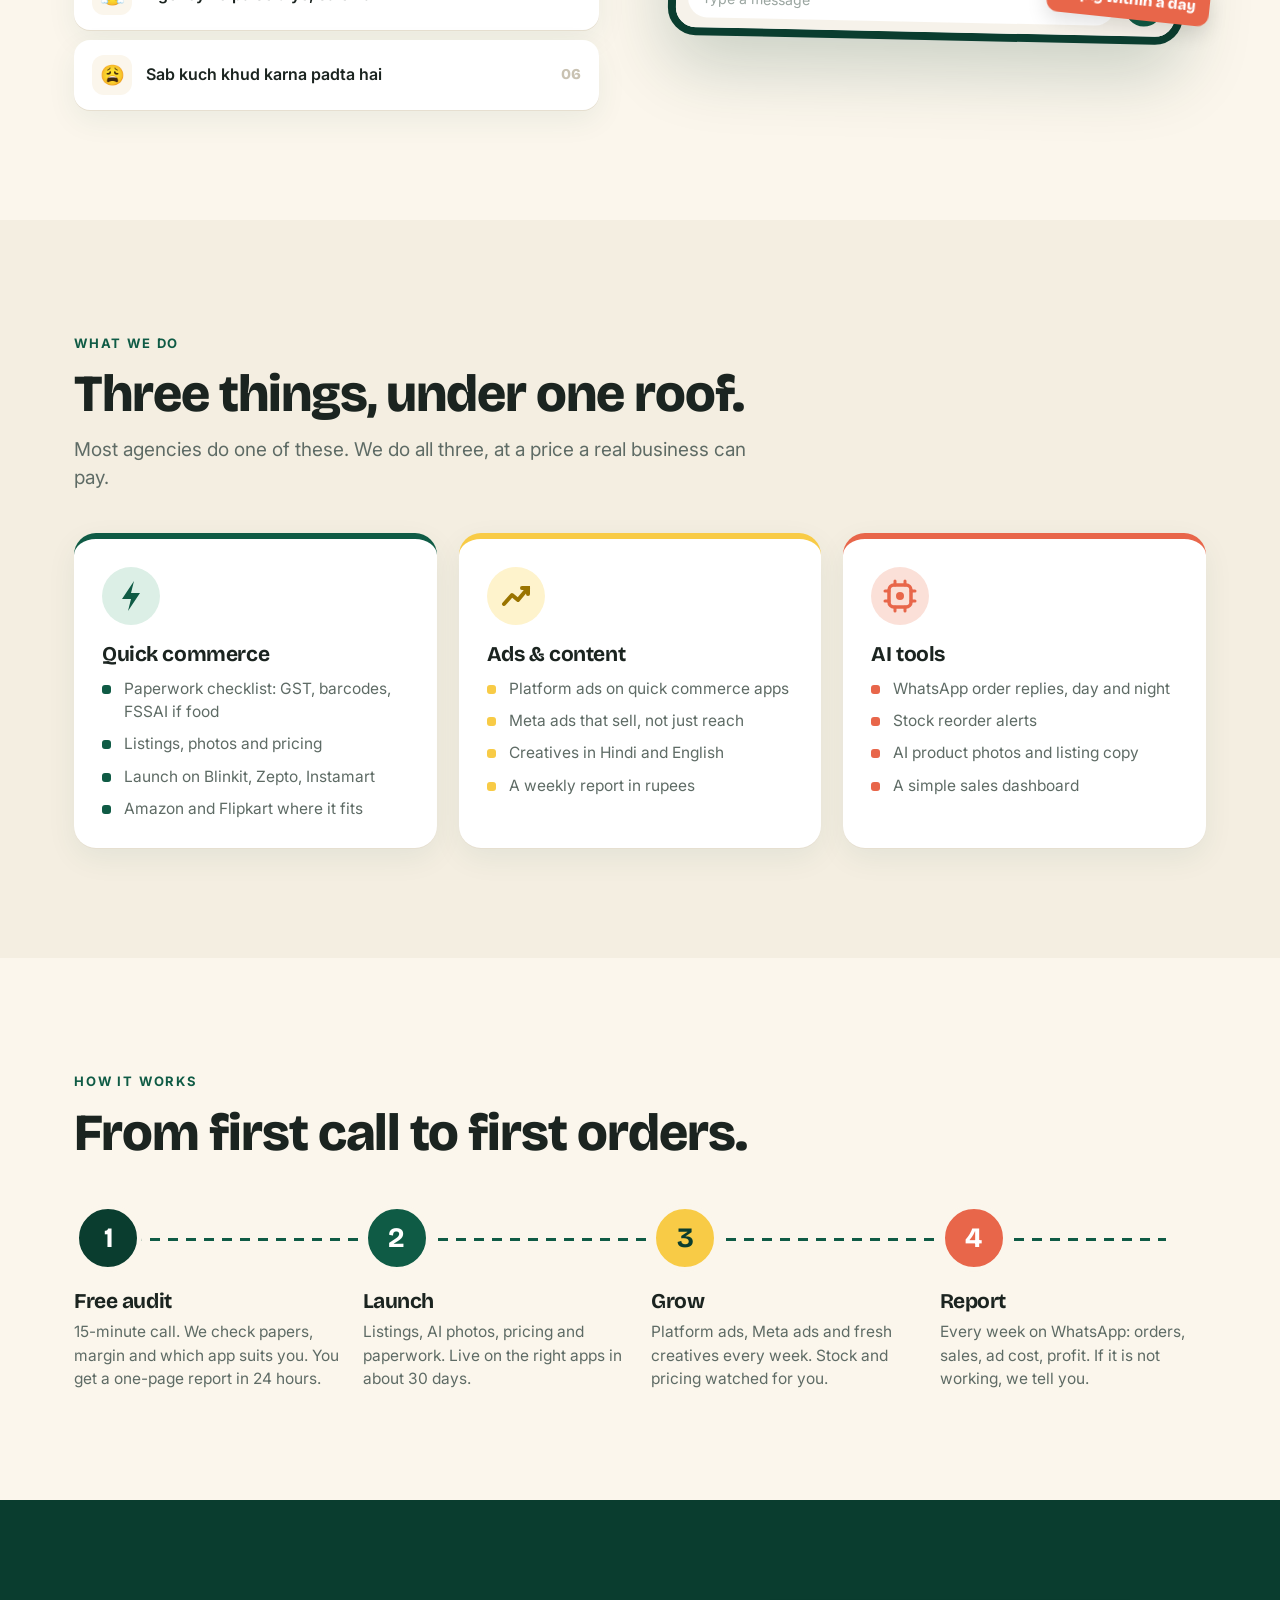
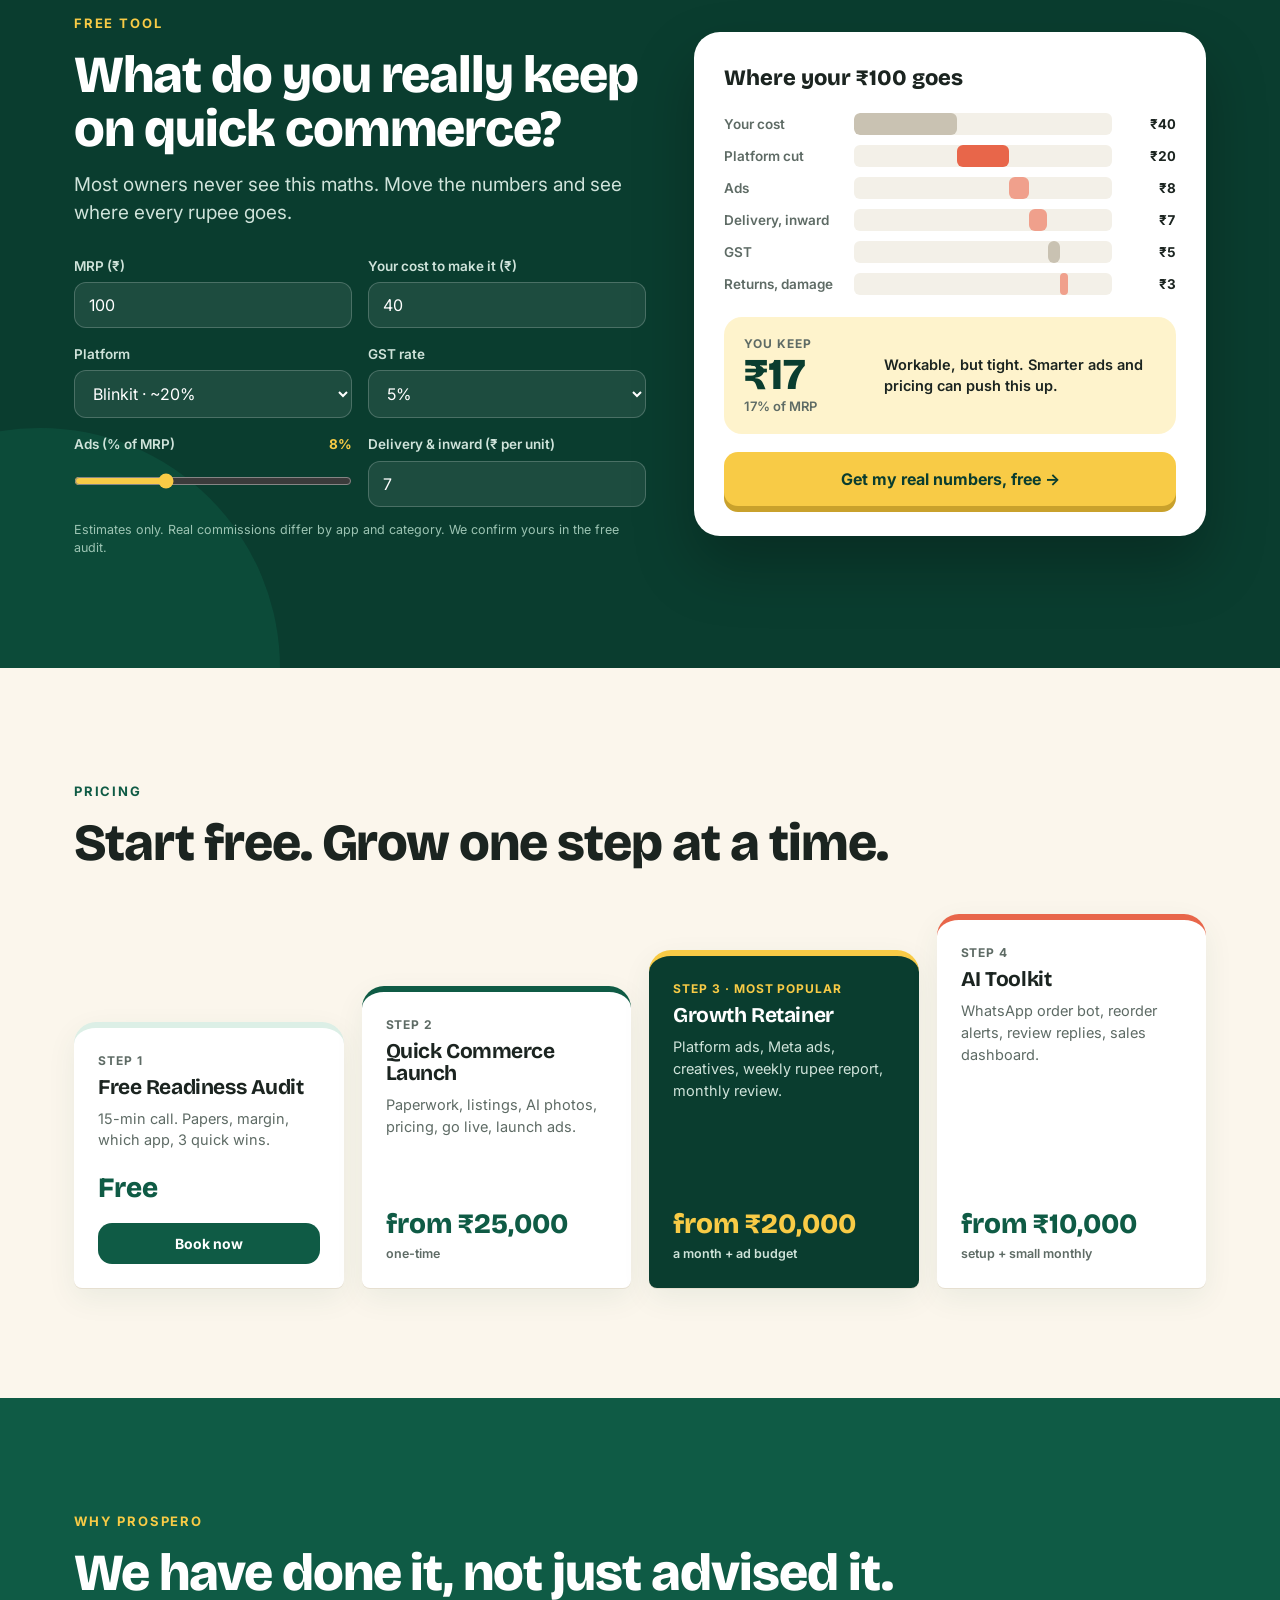
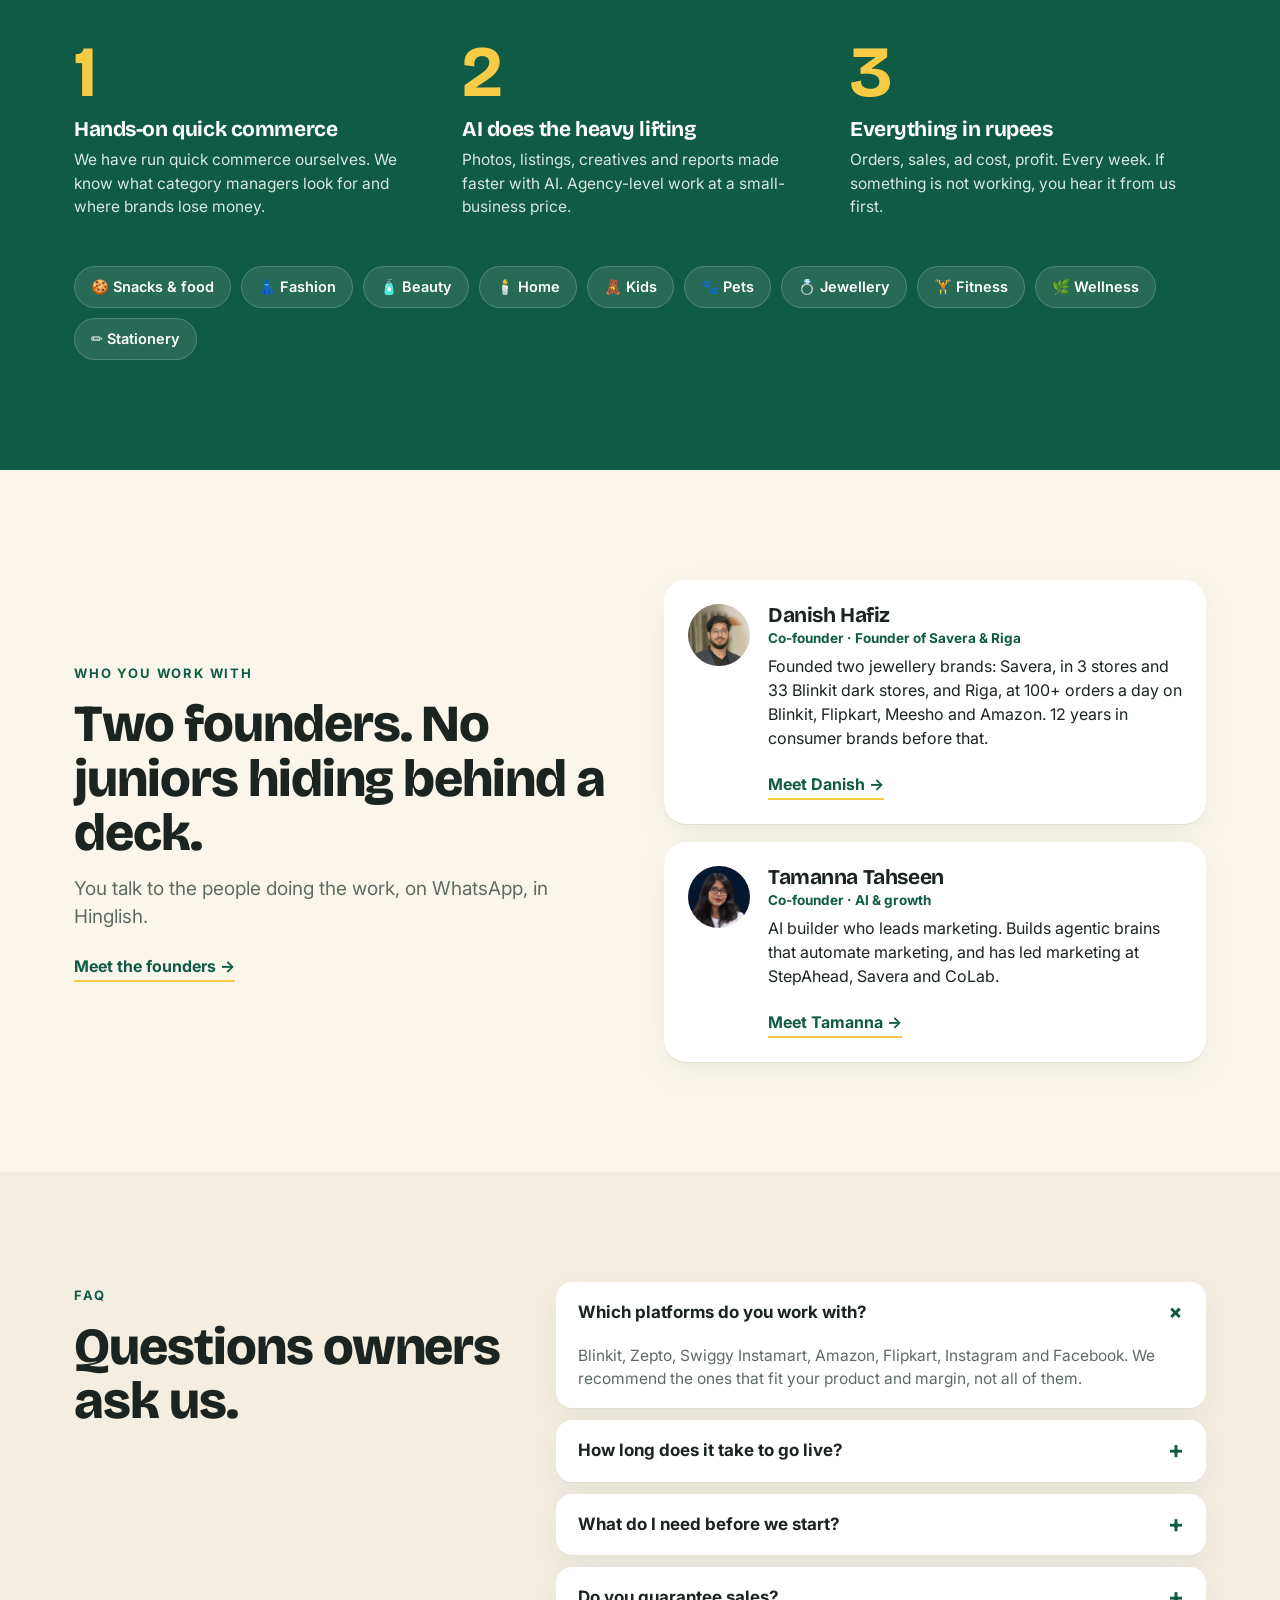
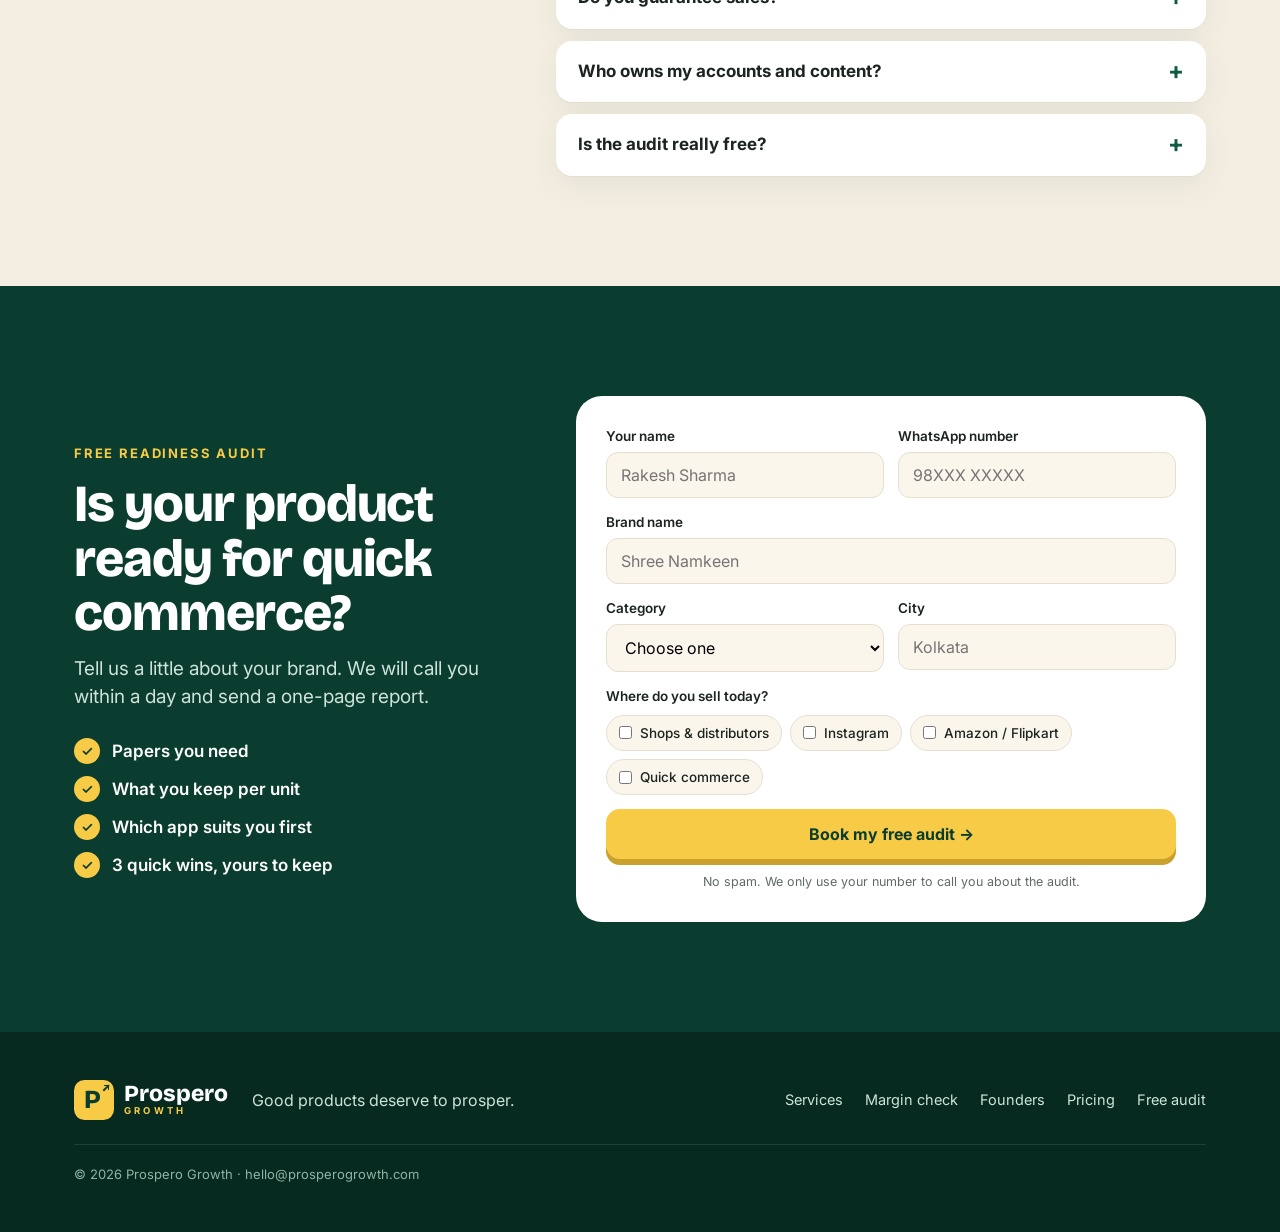
==== commit f17b6571: "Recrop Danish's photo: zoomed out, head centred Co-Authored-By: Claude Opus 5.5 <noreply@anthropic.c" ====
--- a/index.html
+++ b/index.html
@@ -227,7 +227,7 @@
       <a href="founders.html" class="fteaser">Meet the founders →</a>
     </div>
     <div class="people">
-      <a href="danish.html" class="person card reveal"><span class="avatar" style="background:var(--g);overflow:hidden"><img src="img/danish.jpg" alt="" style="width:100%;height:100%;object-fit:cover"></span><div><h3>Danish Hafiz</h3><p class="role">Co-founder · Founder of Savera &amp; Riga</p><p>Founded two jewellery brands: Savera, in 3 stores and 33 Blinkit dark stores, and Riga, at 100+ orders a day on Blinkit, Flipkart, Meesho and Amazon. 12 years in consumer brands before that.</p><span class="fteaser">Meet Danish →</span></div></a>
+      <a href="danish.html" class="person card reveal"><span class="avatar" style="background:var(--g);overflow:hidden"><img src="img/danish.jpg?v=2" alt="" style="width:100%;height:100%;object-fit:cover"></span><div><h3>Danish Hafiz</h3><p class="role">Co-founder · Founder of Savera &amp; Riga</p><p>Founded two jewellery brands: Savera, in 3 stores and 33 Blinkit dark stores, and Riga, at 100+ orders a day on Blinkit, Flipkart, Meesho and Amazon. 12 years in consumer brands before that.</p><span class="fteaser">Meet Danish →</span></div></a>
       <a href="tamanna.html" class="person card reveal"><span class="avatar" style="background:var(--c);overflow:hidden"><img src="img/tamanna.jpg" alt="" style="width:100%;height:100%;object-fit:cover"></span><div><h3>Tamanna Tahseen</h3><p class="role">Co-founder · AI &amp; growth</p><p>AI builder who leads marketing. Builds agentic brains that automate marketing, and has led marketing at StepAhead, Savera and CoLab.</p><span class="fteaser">Meet Tamanna →</span></div></a>
     </div>
   </div>
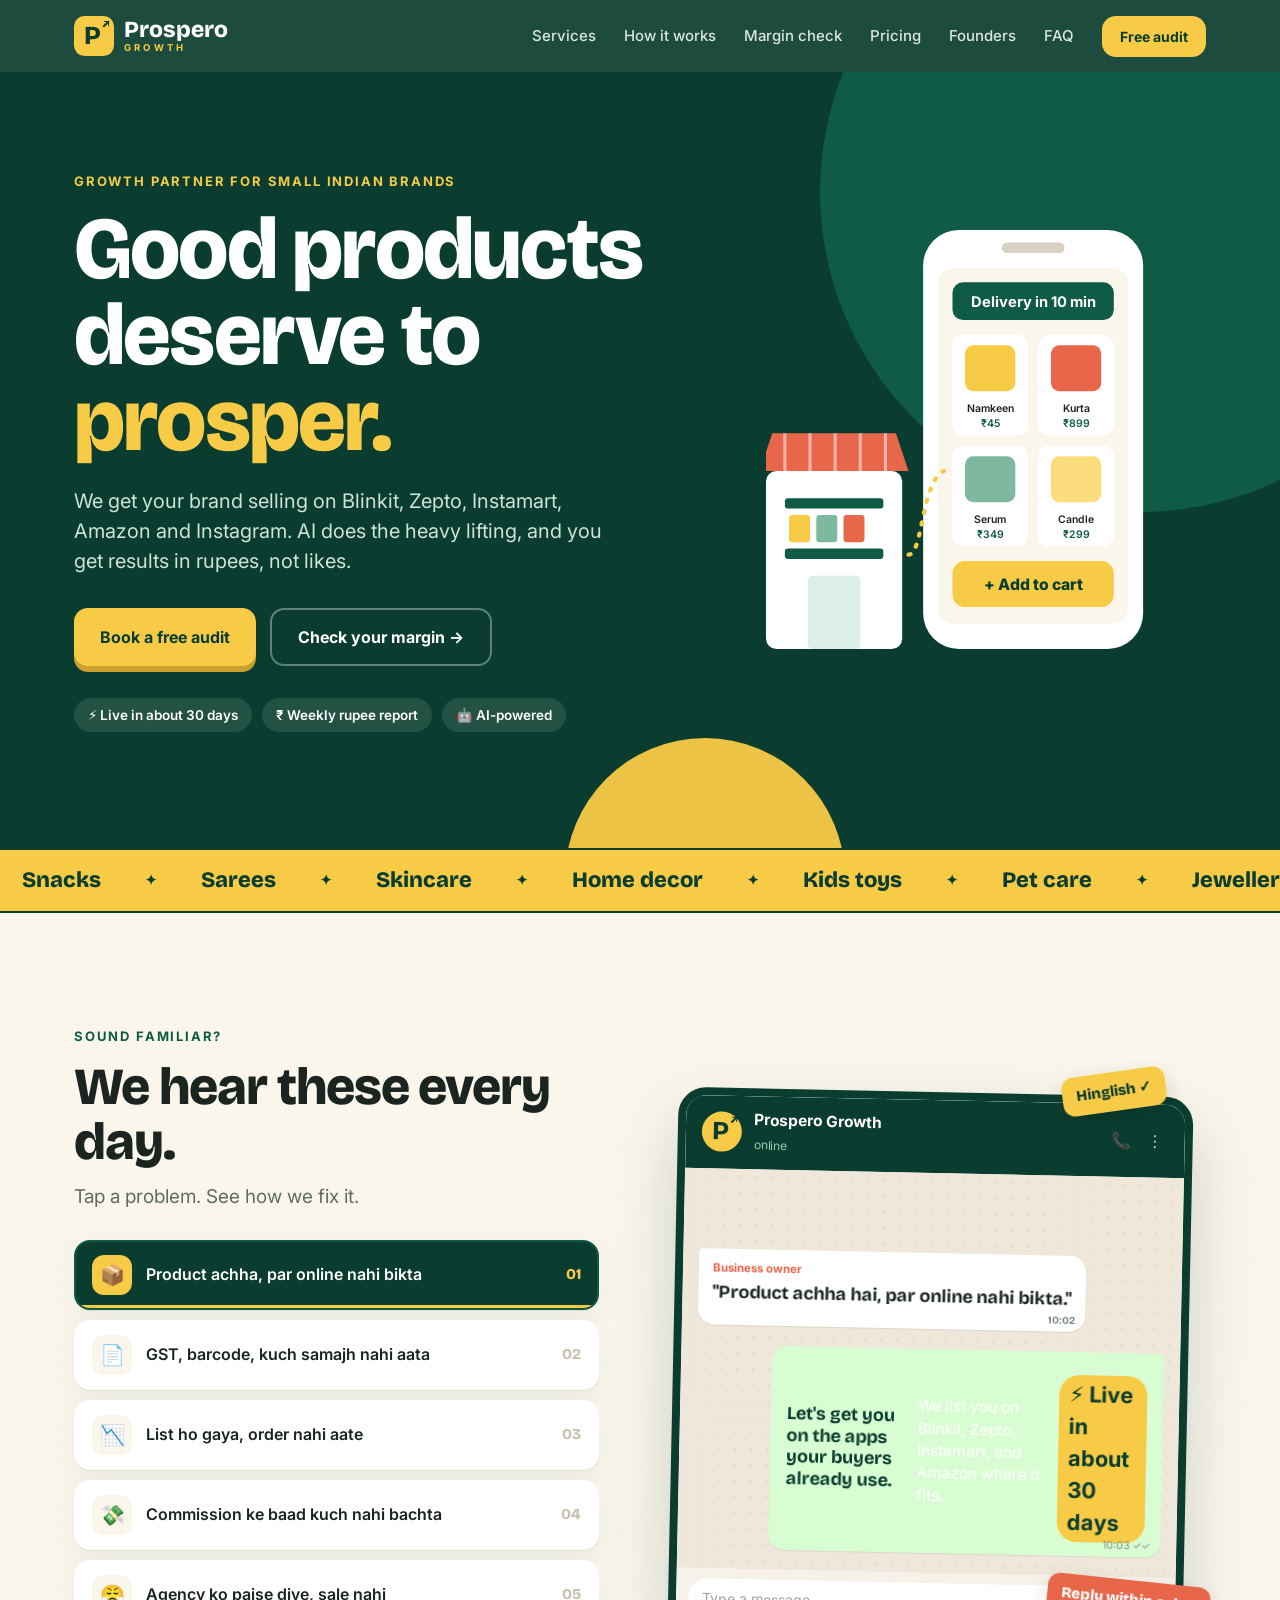
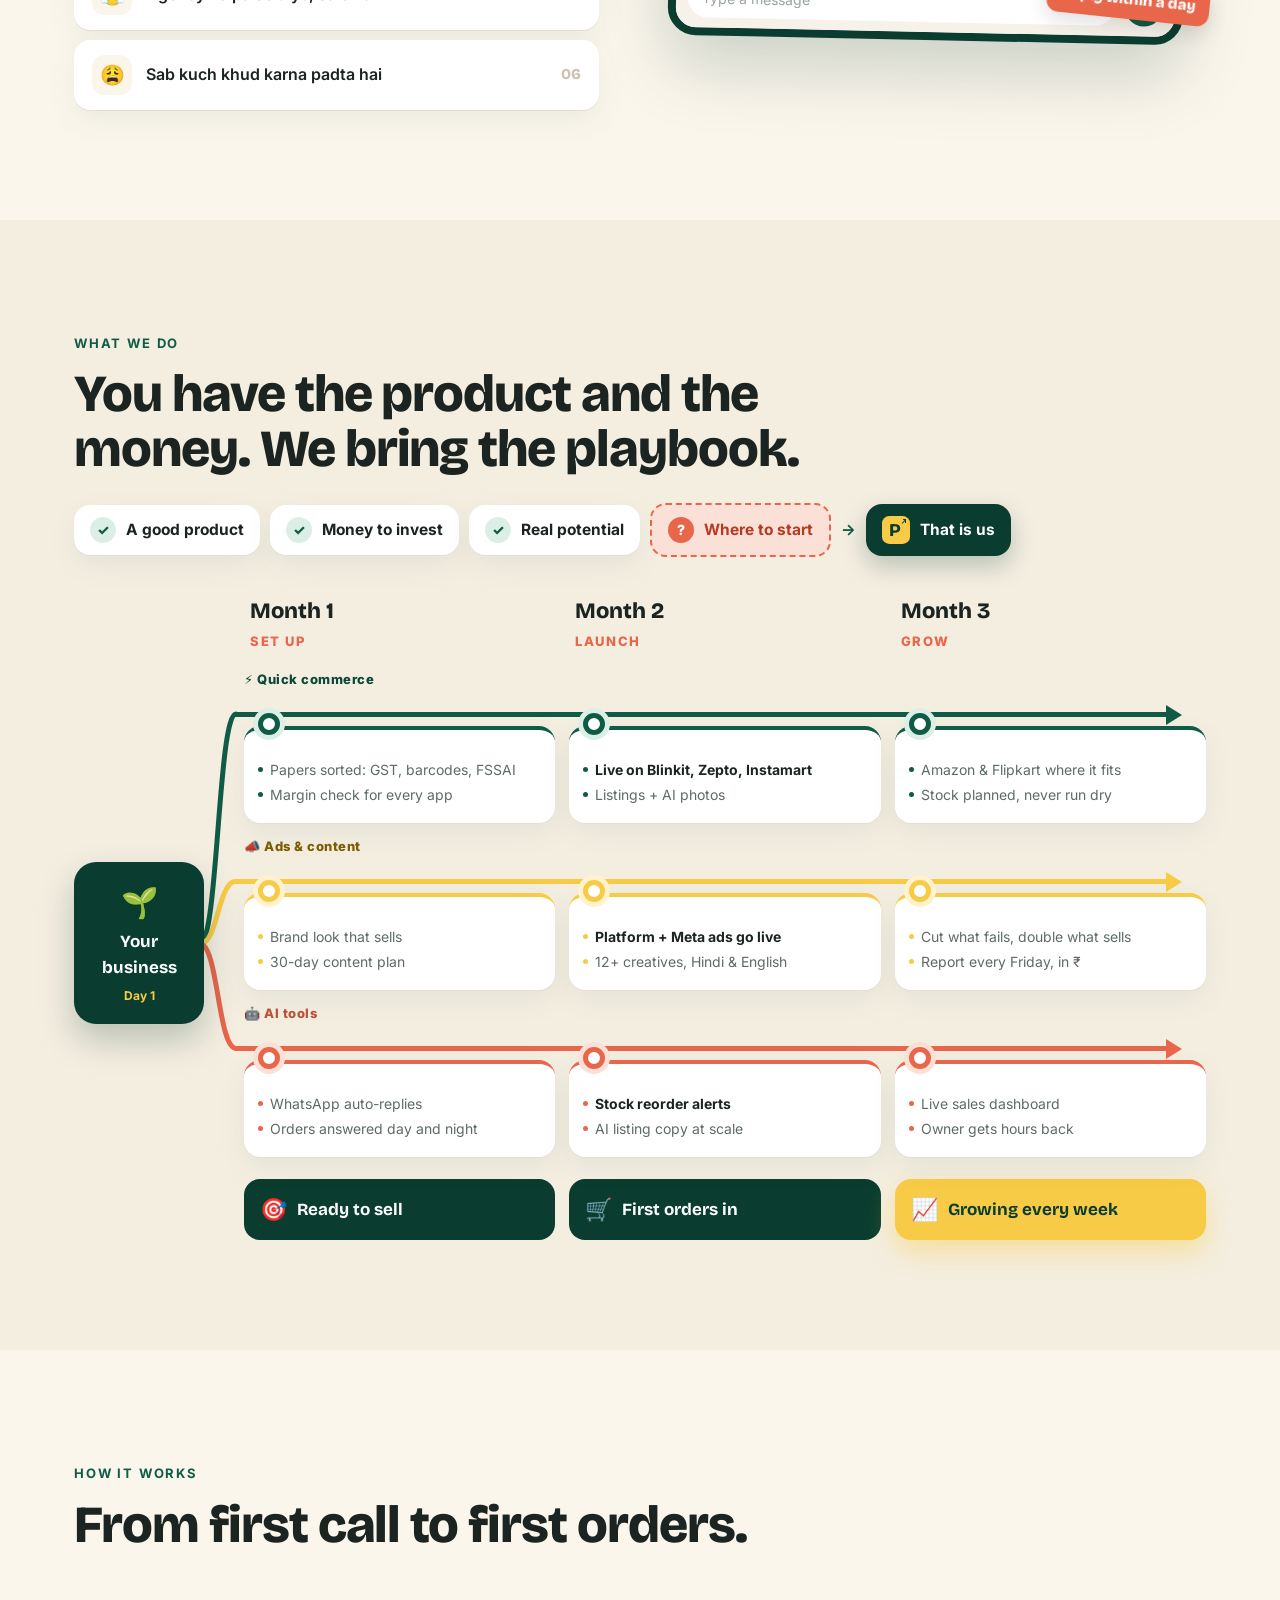
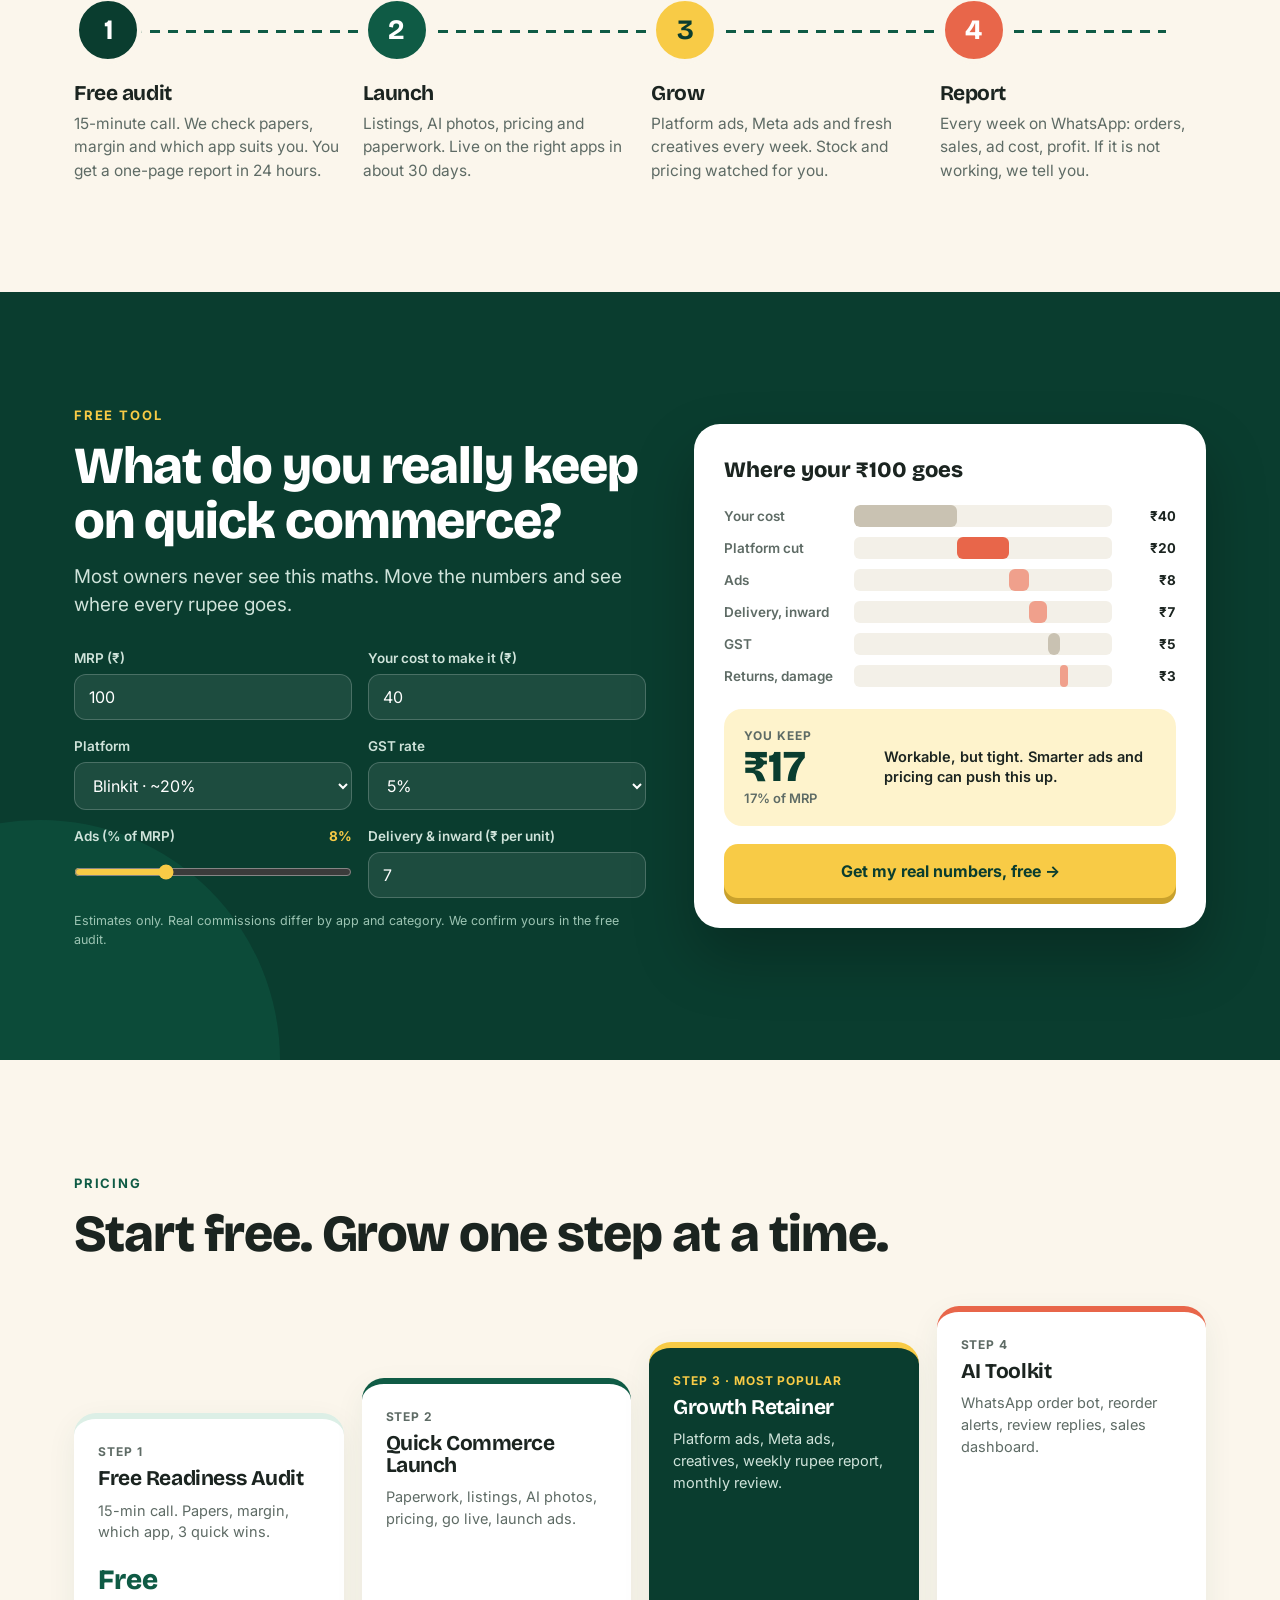
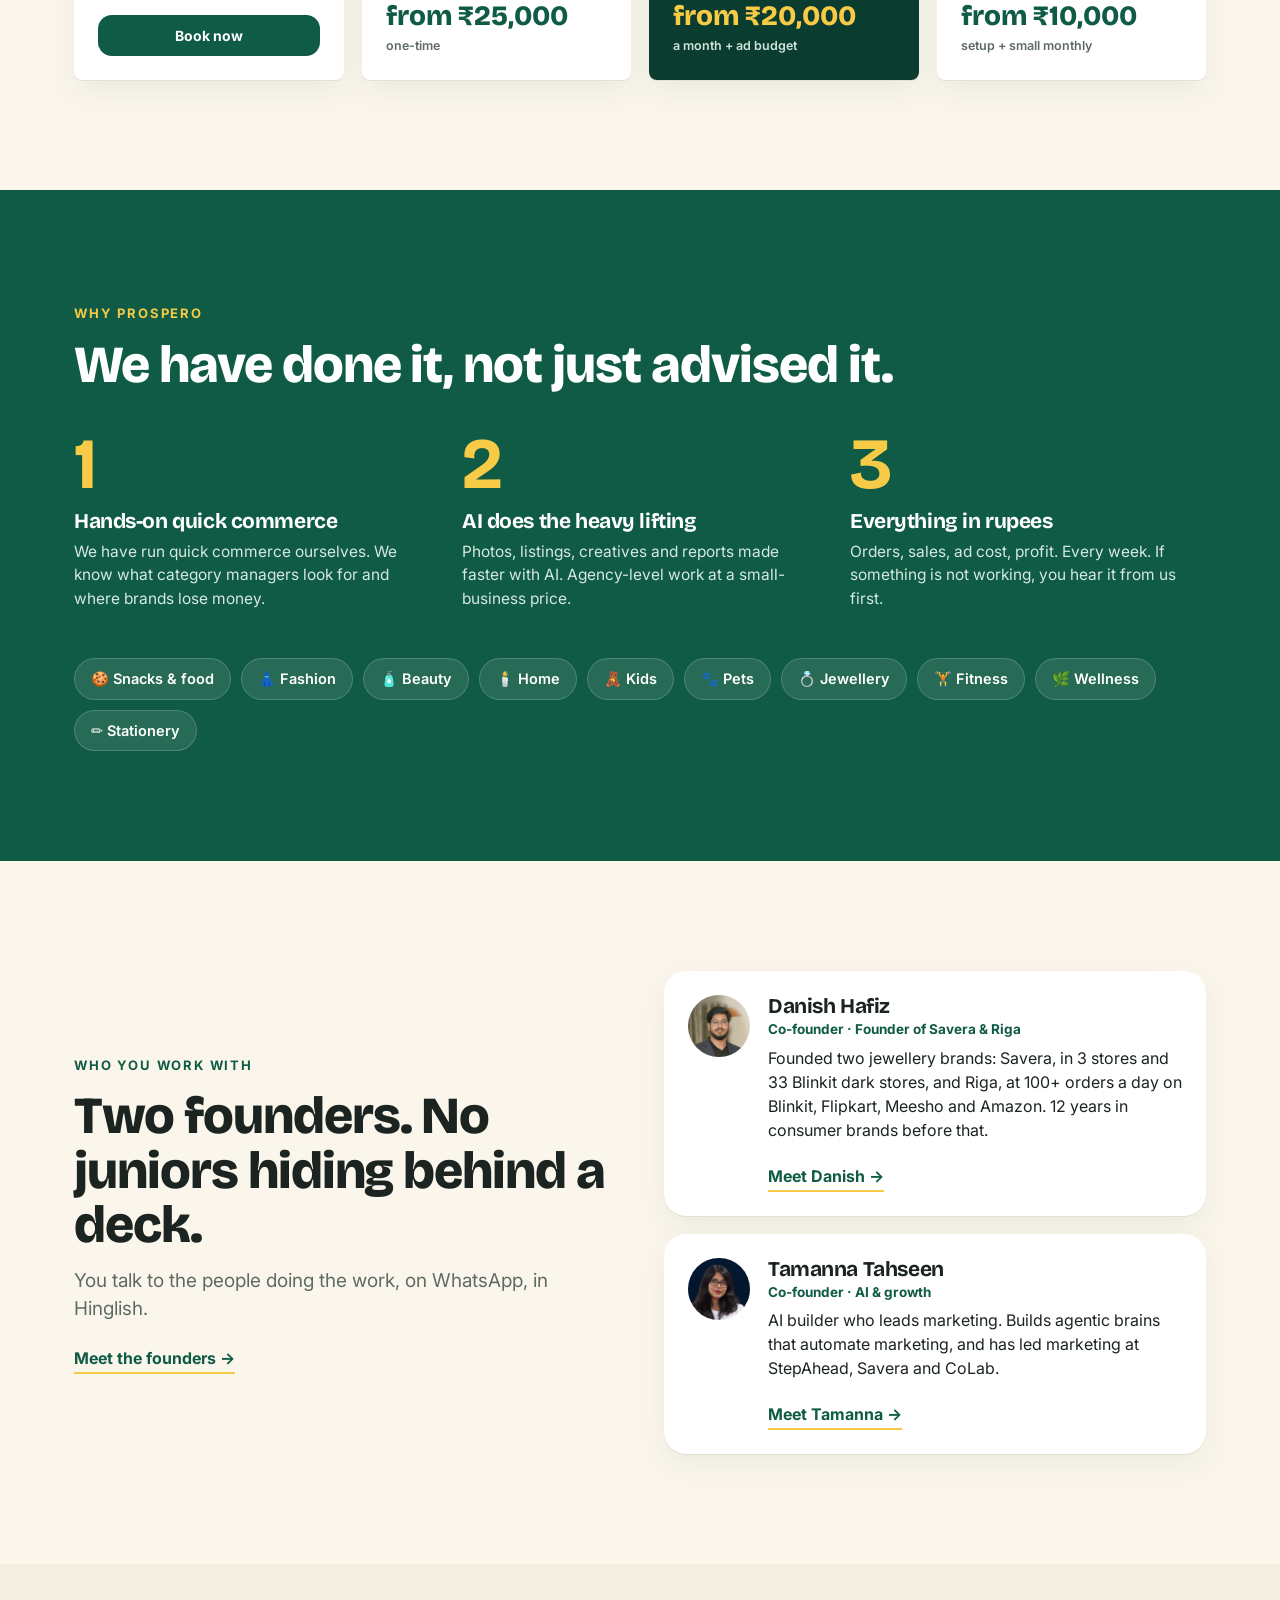
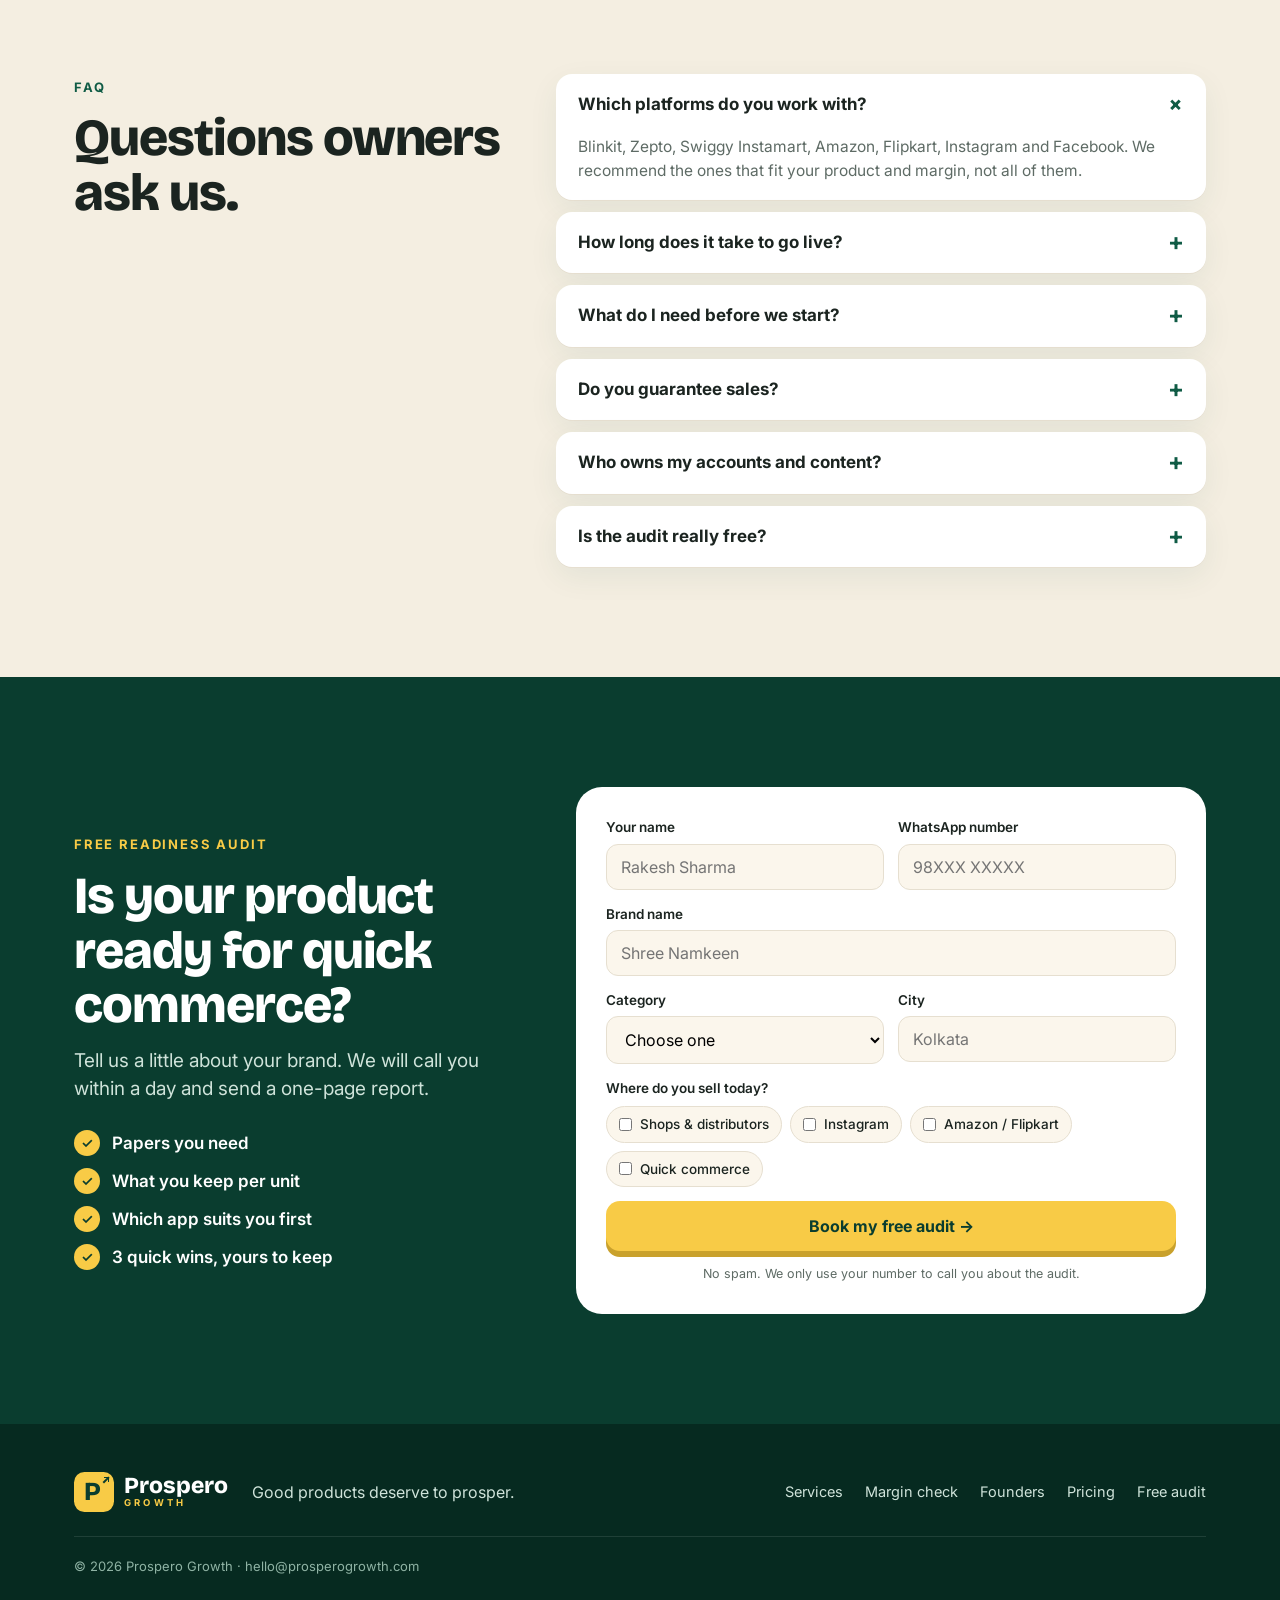
==== commit 43bc5d4c: "Homepage: replace service cards with a 90-day growth tree USP strip (product, money, potential, miss" ====
--- a/index.html
+++ b/index.html
@@ -9,7 +9,7 @@
 <link rel="preconnect" href="https://fonts.gstatic.com" crossorigin>
 <link href="https://fonts.googleapis.com/css2?family=Bricolage+Grotesque:opsz,wght@12..96,500;12..96,700;12..96,800&family=Inter:wght@400;500;600;700&family=Mukta:wght@700;800&display=swap" rel="stylesheet">
 <link rel="icon" href="data:image/svg+xml,%3Csvg xmlns='http://www.w3.org/2000/svg' viewBox='0 0 64 64'%3E%3Crect width='64' height='64' rx='16' fill='%230A3D2F'/%3E%3Ctext x='28' y='47' font-family='Arial Black,Arial' font-weight='900' font-size='40' text-anchor='middle' fill='%23F8CB46'%3EP%3C/text%3E%3Cpath d='M44 12h9v9M53 12l-10 10' stroke='%23fff' stroke-width='4' fill='none' stroke-linecap='round'/%3E%3C/svg%3E">
-<link rel="stylesheet" href="styles.css?v=6">
+<link rel="stylesheet" href="styles.css?v=9">
 </head>
 <body>
 
@@ -25,7 +25,7 @@
       <a href="#how">How it works</a>
       <a href="#calculator">Margin check</a>
       <a href="#pricing">Pricing</a>
-      <a href="founders.html">Founders</a>
+      <a href="founders">Founders</a>
       <a href="#faq">FAQ</a>
       <a href="#audit" class="btn btn-y sm">Free audit</a>
       <p class="menunote">Free 15-min audit · reply within a day</p>
@@ -118,26 +118,52 @@
 <section class="sec cream2" id="services">
   <div class="wrap">
     <span class="eyebrow">What we do</span>
-    <h2>Three things, under one roof.</h2>
-    <p class="lead">Most agencies do one of these. We do all three, at a price a real business can pay.</p>
-    <p class="swipehint">Swipe →</p>
-    <div class="cards3 swipe">
-      <article class="card svc reveal" style="--t:var(--g)">
-        <div class="ic" style="background:var(--gl)"><svg viewBox="0 0 54 54"><path d="M30 12 L18 30 H27 L24 42 L36 24 H27 Z" fill="var(--g)"/></svg></div>
-        <h3>Quick commerce</h3>
-        <ul><li>Paperwork checklist: GST, barcodes, FSSAI if food</li><li>Listings, photos and pricing</li><li>Launch on Blinkit, Zepto, Instamart</li><li>Amazon and Flipkart where it fits</li></ul>
-      </article>
-      <article class="card svc reveal" style="--t:var(--y)">
-        <div class="ic" style="background:var(--yl)"><svg viewBox="0 0 54 54"><path d="M15 35 L23 26 L29 31 L39 19" stroke="#9a7400" stroke-width="4" fill="none" stroke-linecap="round" stroke-linejoin="round"/><path d="M33 19 H39 V25" stroke="#9a7400" stroke-width="4" fill="none" stroke-linecap="round"/></svg></div>
-        <h3>Ads &amp; content</h3>
-        <ul><li>Platform ads on quick commerce apps</li><li>Meta ads that sell, not just reach</li><li>Creatives in Hindi and English</li><li>A weekly report in rupees</li></ul>
-      </article>
-      <article class="card svc reveal" style="--t:var(--c)">
-        <div class="ic" style="background:var(--cl)"><svg viewBox="0 0 54 54"><rect x="16" y="16" width="22" height="22" rx="5" fill="none" stroke="var(--c)" stroke-width="3.5"/><circle cx="27" cy="27" r="4" fill="var(--c)"/><path d="M22 12v4M32 12v4M22 38v4M32 38v4M12 22h4M12 32h4M38 22h4M38 32h4" stroke="var(--c)" stroke-width="3" stroke-linecap="round"/></svg></div>
-        <h3>AI tools</h3>
-        <ul><li>WhatsApp order replies, day and night</li><li>Stock reorder alerts</li><li>AI product photos and listing copy</li><li>A simple sales dashboard</li></ul>
-      </article>
-    </div>
+    <h2>You have the product and the money. We bring the playbook.</h2>
+    <div class="usp reveal">
+      <div class="uhave"><span class="ub">✓</span>A good product</div>
+      <div class="uhave"><span class="ub">✓</span>Money to invest</div>
+      <div class="uhave"><span class="ub">✓</span>Real potential</div>
+      <div class="umiss"><span class="ub">?</span>Where to start</div>
+      <div class="uarrow">→</div>
+      <div class="uus"><span class="mark">P<i></i></span>That is us</div>
+    </div>
+
+    <div class="treewrap"><div class="tree" id="tree">
+      <svg class="roots" id="roots" aria-hidden="true"><path class="rb g"/><path class="rb y"/><path class="rb c"/></svg>
+      <div class="troot">
+        <div class="rootcard"><span>🌱</span><b>Your business</b><small>Day 1</small></div>
+
+      </div>
+      <div class="tgrid">
+        <div class="mh"><b>Month 1</b><span>Set up</span></div>
+        <div class="mh"><b>Month 2</b><span>Launch</span></div>
+        <div class="mh"><b>Month 3</b><span>Grow</span></div>
+
+        <div class="lane g" style="--d:0">
+          <div class="lname">⚡ Quick commerce</div>
+          <div class="cell"><i></i><p>Papers sorted: GST, barcodes, FSSAI</p><p>Margin check for every app</p></div>
+          <div class="cell"><i></i><p><b>Live on Blinkit, Zepto, Instamart</b></p><p>Listings + AI photos</p></div>
+          <div class="cell"><i></i><p>Amazon &amp; Flipkart where it fits</p><p>Stock planned, never run dry</p></div>
+        </div>
+        <div class="lane y" style="--d:1">
+          <div class="lname">📣 Ads &amp; content</div>
+          <div class="cell"><i></i><p>Brand look that sells</p><p>30-day content plan</p></div>
+          <div class="cell"><i></i><p><b>Platform + Meta ads go live</b></p><p>12+ creatives, Hindi &amp; English</p></div>
+          <div class="cell"><i></i><p>Cut what fails, double what sells</p><p>Report every Friday, in ₹</p></div>
+        </div>
+        <div class="lane c" style="--d:2">
+          <div class="lname">🤖 AI tools</div>
+          <div class="cell"><i></i><p>WhatsApp auto-replies</p><p>Orders answered day and night</p></div>
+          <div class="cell"><i></i><p><b>Stock reorder alerts</b></p><p>AI listing copy at scale</p></div>
+          <div class="cell"><i></i><p>Live sales dashboard</p><p>Owner gets hours back</p></div>
+        </div>
+
+        <div class="out" style="--m:0"><span>🎯</span><b>Ready to sell</b><em class="om">Month 1</em></div>
+        <div class="out" style="--m:1"><span>🛒</span><b>First orders in</b><em class="om">Month 2</em></div>
+        <div class="out hot" style="--m:2"><span>📈</span><b>Growing every week</b><em class="om">Month 3</em></div>
+      </div>
+    </div></div>
+    <p class="treehint">Swipe the plan →</p>
   </div>
 </section>
 
@@ -224,11 +250,11 @@
       <span class="eyebrow">Who you work with</span>
       <h2>Two founders. No juniors hiding behind a deck.</h2>
       <p class="lead">You talk to the people doing the work, on WhatsApp, in Hinglish.</p>
-      <a href="founders.html" class="fteaser">Meet the founders →</a>
+      <a href="founders" class="fteaser">Meet the founders →</a>
     </div>
     <div class="people">
-      <a href="danish.html" class="person card reveal"><span class="avatar" style="background:var(--g);overflow:hidden"><img src="img/danish.jpg?v=2" alt="" style="width:100%;height:100%;object-fit:cover"></span><div><h3>Danish Hafiz</h3><p class="role">Co-founder · Founder of Savera &amp; Riga</p><p>Founded two jewellery brands: Savera, in 3 stores and 33 Blinkit dark stores, and Riga, at 100+ orders a day on Blinkit, Flipkart, Meesho and Amazon. 12 years in consumer brands before that.</p><span class="fteaser">Meet Danish →</span></div></a>
-      <a href="tamanna.html" class="person card reveal"><span class="avatar" style="background:var(--c);overflow:hidden"><img src="img/tamanna.jpg" alt="" style="width:100%;height:100%;object-fit:cover"></span><div><h3>Tamanna Tahseen</h3><p class="role">Co-founder · AI &amp; growth</p><p>AI builder who leads marketing. Builds agentic brains that automate marketing, and has led marketing at StepAhead, Savera and CoLab.</p><span class="fteaser">Meet Tamanna →</span></div></a>
+      <a href="danish" class="person card reveal"><span class="avatar" style="background:var(--g);overflow:hidden"><img src="img/danish.jpg?v=2" alt="" style="width:100%;height:100%;object-fit:cover"></span><div><h3>Danish Hafiz</h3><p class="role">Co-founder · Founder of Savera &amp; Riga</p><p>Founded two jewellery brands: Savera, in 3 stores and 33 Blinkit dark stores, and Riga, at 100+ orders a day on Blinkit, Flipkart, Meesho and Amazon. 12 years in consumer brands before that.</p><span class="fteaser">Meet Danish →</span></div></a>
+      <a href="tamanna" class="person card reveal"><span class="avatar" style="background:var(--c);overflow:hidden"><img src="img/tamanna.jpg" alt="" style="width:100%;height:100%;object-fit:cover"></span><div><h3>Tamanna Tahseen</h3><p class="role">Co-founder · AI &amp; growth</p><p>AI builder who leads marketing. Builds agentic brains that automate marketing, and has led marketing at StepAhead, Savera and CoLab.</p><span class="fteaser">Meet Tamanna →</span></div></a>
     </div>
   </div>
 </section>
@@ -286,7 +312,7 @@
   <div class="wrap footin">
     <a href="#top" class="brand"><span class="mark">P<i></i></span><span class="wm">Prospero<small>GROWTH</small></span></a>
     <p>Good products deserve to prosper.</p>
-    <div class="flinks"><a href="#services">Services</a><a href="#calculator">Margin check</a><a href="founders.html">Founders</a><a href="#pricing">Pricing</a><a href="#audit">Free audit</a></div>
+    <div class="flinks"><a href="#services">Services</a><a href="#calculator">Margin check</a><a href="founders">Founders</a><a href="#pricing">Pricing</a><a href="#audit">Free audit</a></div>
     <p class="copy">© 2026 Prospero Growth · hello@prosperogrowth.com</p>
   </div>
 </footer>
@@ -295,6 +321,6 @@
   <a href="#calculator" class="mb2">₹ Margin check</a>
   <a href="#audit" class="btn btn-y">Book free audit</a>
 </div>
-<script src="app.js?v=6"></script>
+<script src="app.js?v=9"></script>
 </body>
 </html>
--- a/styles.css
+++ b/styles.css
@@ -522,3 +522,94 @@
 .t2{right:14px;left:auto;top:66px}
 .t3{left:20px;bottom:92px}
 @media (max-width:760px){.pmono{font-size:96px;top:50%}.t2{top:58px}.t3{display:none}}
+
+/* ===== 90-day growth tree ===== */
+.usp{display:flex;align-items:center;gap:10px;flex-wrap:wrap;margin:26px 0 38px}
+.usp>div{display:flex;align-items:center;gap:10px;border-radius:16px;padding:12px 16px;font-weight:700;font-size:15.5px}
+.ub{width:26px;height:26px;border-radius:50%;display:inline-flex;align-items:center;justify-content:center;font-weight:800;font-size:14px}
+.uhave{background:#fff;box-shadow:var(--sh)}
+.uhave .ub{background:var(--gl);color:var(--g)}
+.umiss{background:var(--cl);color:#b23b22;border:2px dashed var(--c)}
+.umiss .ub{background:var(--c);color:#fff;animation:wob 1.6s ease-in-out infinite}
+@keyframes wob{50%{transform:rotate(-14deg) scale(1.1)}}
+.uarrow{font-size:26px;color:var(--g);padding:0!important;animation:nudge 1.4s ease-in-out infinite}
+@keyframes nudge{50%{transform:translateX(6px)}}
+.uus{background:var(--gd);color:#fff;box-shadow:0 10px 24px rgba(10,61,47,.25)}
+.uus .mark{width:28px;height:28px;font-size:18px}
+
+.treewrap{position:relative}
+.tree{display:grid;grid-template-columns:170px 1fr;gap:0;align-items:stretch}
+.troot{position:relative;display:flex;align-items:center;padding-top:52px}
+.rootcard{position:relative;z-index:2;background:var(--gd);color:#fff;border-radius:22px;padding:18px 16px;width:130px;text-align:center;box-shadow:0 16px 34px rgba(10,61,47,.25)}
+.rootcard span{font-size:30px;display:block}
+.rootcard b{display:block;font-family:'Bricolage Grotesque';font-size:17px;margin:4px 0 2px}
+.rootcard small{color:var(--y);font-weight:700;font-size:12px}
+.tree{position:relative}.roots{position:absolute;left:0;top:0;width:100%;height:100%;overflow:visible;pointer-events:none;z-index:1}
+.rb{fill:none;stroke-width:5;stroke-linecap:round;stroke-dasharray:200;stroke-dashoffset:200;transition:stroke-dashoffset 1s ease}
+.rb.g{stroke:var(--g)}.rb.y{stroke:var(--y)}.rb.c{stroke:var(--c)}
+.tree.go .rb{stroke-dashoffset:0}
+.tgrid{display:grid;grid-template-columns:repeat(3,1fr);column-gap:14px;row-gap:14px;position:relative}
+.mh{text-align:left;padding:0 6px 4px}
+.mh b{display:block;font-family:'Bricolage Grotesque';font-size:22px;font-weight:800}
+.mh span{font-size:13px;font-weight:800;letter-spacing:.12em;text-transform:uppercase;color:var(--c)}
+.lane{grid-column:1/-1;display:grid;grid-template-columns:repeat(3,1fr);column-gap:14px;position:relative;padding-top:26px}
+.lane:before{content:"";position:absolute;left:-10px;right:30px;top:42px;height:5px;border-radius:5px;background:var(--lc);transform:scaleX(0);transform-origin:left;transition:transform 1.4s cubic-bezier(.4,0,.2,1);transition-delay:calc(.5s + var(--d) * .2s)}
+.lane:after{content:"";position:absolute;right:14px;top:35px;border:10px solid transparent;border-left:16px solid var(--lc);opacity:0;transition:opacity .3s;transition-delay:calc(1.8s + var(--d) * .2s)}
+.tree.go .lane:before{transform:scaleX(1)}
+.tree.go .lane:after{opacity:1}
+.lane.g{--lc:var(--g);--bg:var(--gl)}.lane.y{--lc:var(--y);--bg:var(--yl)}.lane.c{--lc:var(--c);--bg:var(--cl)}
+.lname{position:absolute;left:0;top:0;font-weight:800;font-size:13px;letter-spacing:.04em;color:var(--lc);filter:brightness(.8)}
+.lane.y .lname{color:#9a7400}
+.cell{position:relative;background:#fff;border-radius:16px;padding:30px 14px 12px;margin-top:30px;box-shadow:var(--sh);border-top:4px solid var(--lc);opacity:0;transform:translateY(16px) scale(.96);transition:opacity .5s,transform .5s cubic-bezier(.3,1.4,.5,1)}
+.cell i{position:absolute;left:14px;top:-17px;width:22px;height:22px;border-radius:50%;background:#fff;border:5px solid var(--lc);box-shadow:0 0 0 5px var(--bg)}
+.cell p{font-size:14px;color:var(--mu);line-height:1.4;margin-bottom:6px;padding-left:12px;position:relative}
+.cell p:before{content:"";position:absolute;left:0;top:7px;width:5px;height:5px;border-radius:50%;background:var(--lc)}
+.cell p b{color:var(--ink)}
+.tree.go .cell{opacity:1;transform:none}
+.lane .cell:nth-child(2){transition-delay:calc(.9s + var(--d) * .15s)}
+.lane .cell:nth-child(3){transition-delay:calc(1.3s + var(--d) * .15s)}
+.lane .cell:nth-child(4){transition-delay:calc(1.7s + var(--d) * .15s)}
+.out{display:flex;align-items:center;gap:10px;background:var(--gd);color:#fff;border-radius:16px;padding:14px 16px;margin-top:8px;opacity:0;transform:translateY(12px);transition:opacity .5s,transform .5s;transition-delay:calc(2.2s + var(--m) * .3s)}
+.out span{font-size:22px}
+.out b{font-family:'Bricolage Grotesque';font-size:17px}
+.out.hot{background:var(--y);color:var(--gd);box-shadow:0 12px 28px rgba(248,203,70,.45)}
+.tree.go .out{opacity:1;transform:none}
+.treehint{display:none}
+@media (prefers-reduced-motion:reduce){.rb,.lane:before,.cell,.out{transition:none}.umiss .ub,.uarrow{animation:none}}
+@media (max-width:980px){
+  .treewrap{overflow-x:auto;margin:0 -24px;padding:0 24px 10px;scroll-snap-type:x proximity;scrollbar-width:none}
+  .treewrap::-webkit-scrollbar{display:none}
+  .tree{min-width:900px}
+  .treehint{display:block;text-align:right;font-size:12.5px;font-weight:700;color:var(--g);margin-top:4px}
+}
+@media (max-width:760px){
+  .treewrap{margin:0 -16px;padding:0 16px 10px}
+  .usp{gap:8px;margin:18px 0 26px}
+  .usp>div{font-size:14px;padding:10px 12px}
+  .uarrow{display:none!important}
+}
+@media (max-width:760px){
+  .treewrap{overflow:visible;margin:0;padding:0}
+  .tree{min-width:0;grid-template-columns:1fr}
+  .treehint,.mh,.roots,.lane:after{display:none!important}
+  .troot{padding:0;justify-content:flex-start;margin-bottom:6px}
+  .rootcard{width:auto;display:flex;align-items:center;gap:10px;padding:12px 18px;text-align:left}
+  .rootcard span{font-size:24px}
+  .rootcard b{margin:0}
+  .tgrid{grid-template-columns:1fr;row-gap:8px}
+  .lane{grid-template-columns:1fr;padding:30px 0 0 26px}
+  .lane:before{left:7px;right:auto;top:34px;bottom:14px;width:4px;height:auto;transform:scaleY(0);transform-origin:top}
+  .tree.go .lane:before{transform:scaleY(1)}
+  .cell{margin-top:12px;padding:12px 14px 8px}
+  .cell i{left:-29px;top:14px;width:18px;height:18px;border-width:4px}
+  .cell:before{display:block;font-size:11px;font-weight:800;letter-spacing:.12em;text-transform:uppercase;color:var(--c);margin-bottom:6px}
+  .lane .cell:nth-child(2):before{content:"Month 1 · Set up"}
+  .lane .cell:nth-child(3):before{content:"Month 2 · Launch"}
+  .lane .cell:nth-child(4):before{content:"Month 3 · Grow"}
+  .out{margin-top:4px}
+  .out:after{margin-left:auto;font-size:11px;font-weight:800;letter-spacing:.1em;text-transform:uppercase;opacity:.75}
+  .out:nth-of-type(1):after{content:"Month 1"}
+}
+.om{display:none;font-style:normal}
+.out:nth-of-type(1):after{content:none}
+@media (max-width:760px){.om{display:inline;margin-left:auto;font-size:11px;font-weight:800;letter-spacing:.1em;text-transform:uppercase;opacity:.75}}
